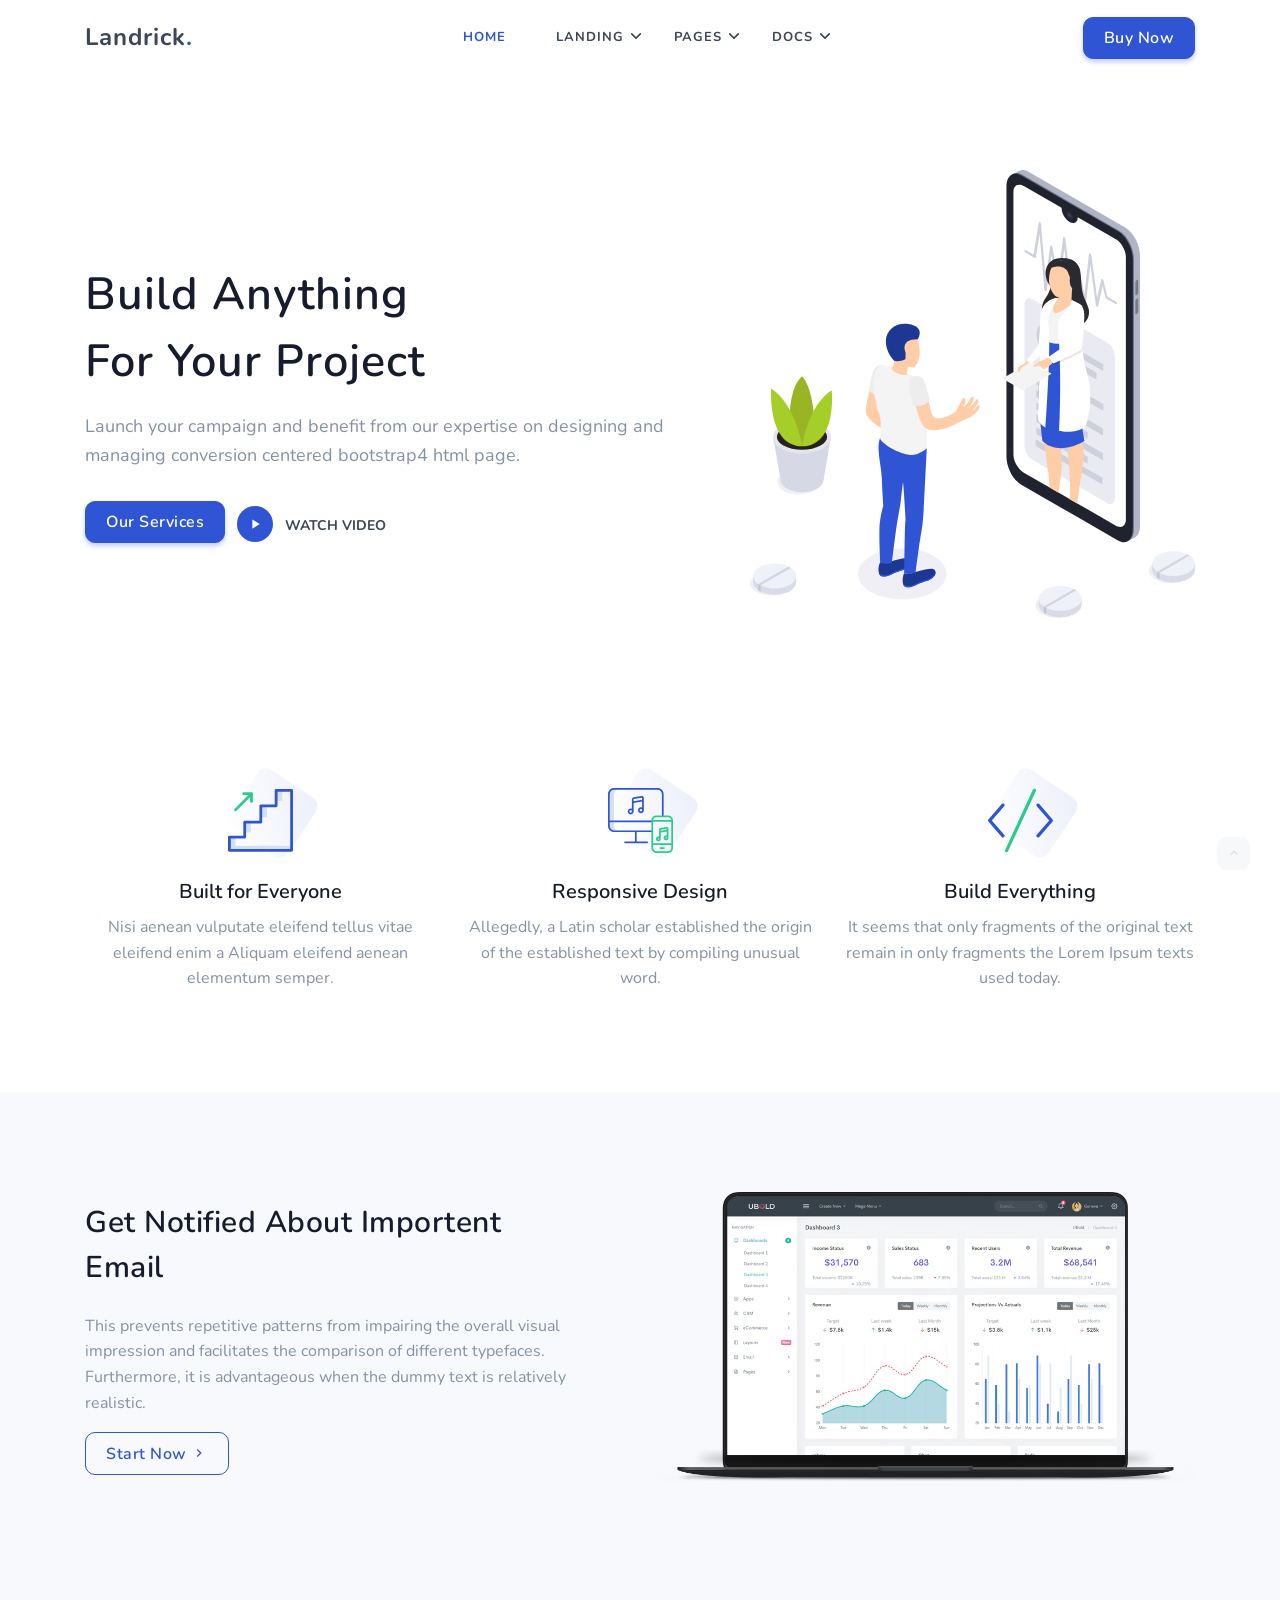
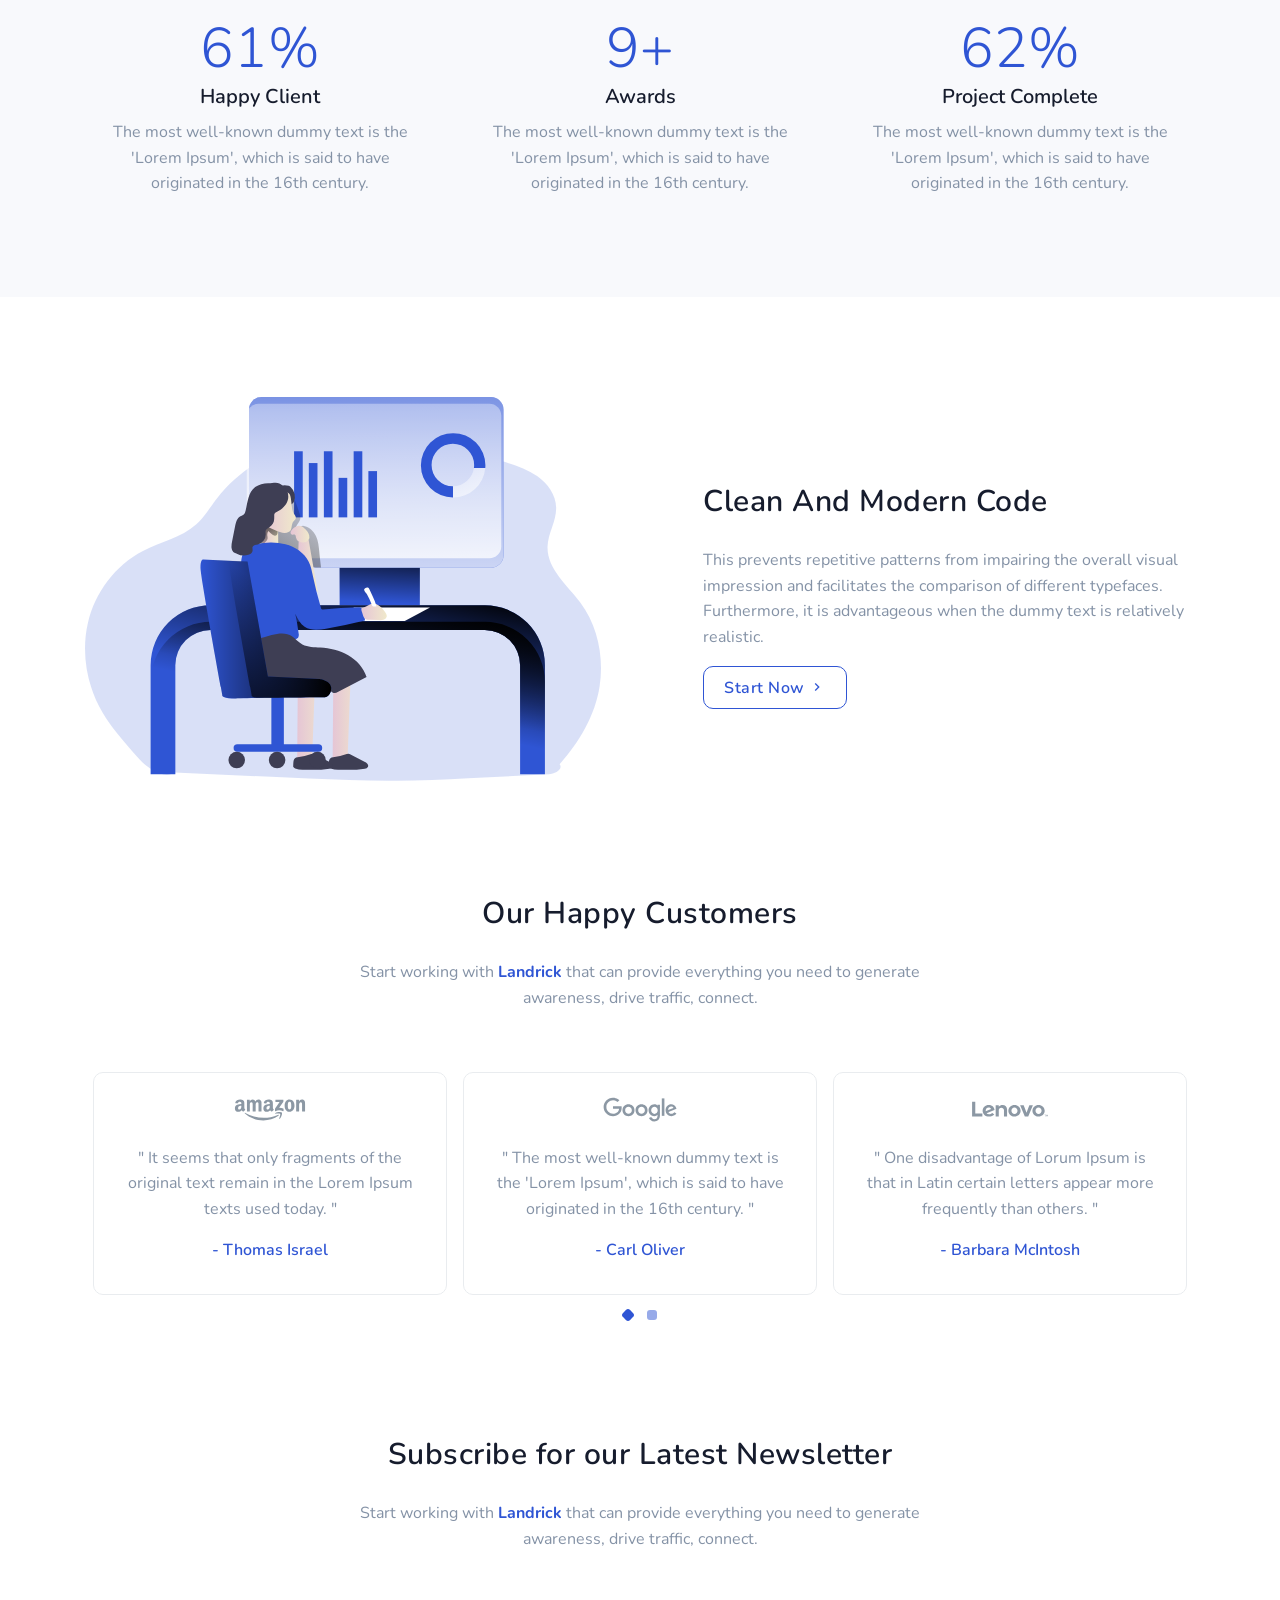
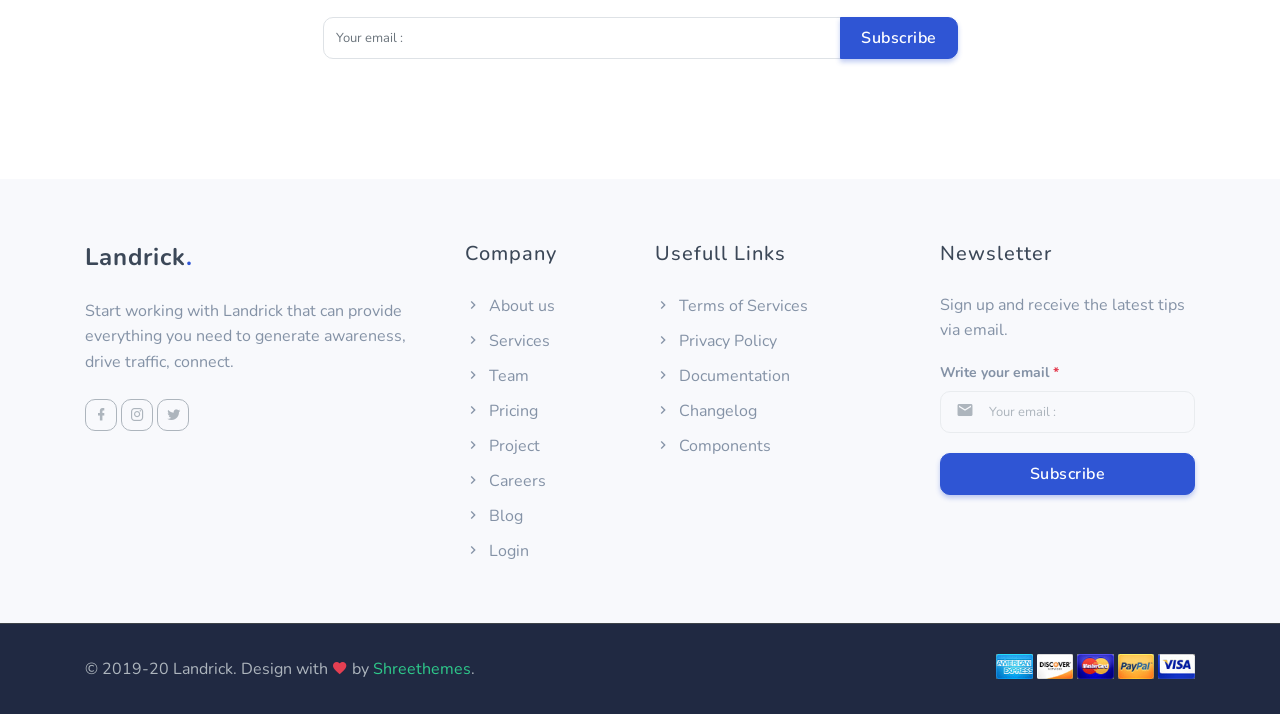
==== index.html @ 148126d6 "inicio de proyecto" ====
<!DOCTYPE html>
    <html lang="en">

    <head>
        <meta charset="utf-8" />
        <title>Landrick - Saas & Software Landing Page Template</title>
        <meta name="viewport" content="width=device-width, initial-scale=1.0">
        <meta name="description" content="Premium Bootstrap 4 Landing Page Template" />
        <meta name="keywords" content="bootstrap 4, premium, marketing, multipurpose" />
        <meta name="author" content="Shreethemes" />
        <meta name="Version" content="2.0" />
        <!-- favicon -->
        <link rel="shortcut icon" href="images/favicon.ico">
        <!-- Bootstrap -->
        <link href="css/bootstrap.min.css" rel="stylesheet" type="text/css" />
        <!-- Icons -->
        <link href="css/materialdesignicons.min.css" rel="stylesheet" type="text/css" />
        <!-- Magnific -->
        <link href="css/magnific-popup.css" rel="stylesheet" type="text/css" />
        <!-- Slider -->               
        <link rel="stylesheet" href="css/owl.carousel.min.css"/> 
        <link rel="stylesheet" href="css/owl.theme.default.min.css"/> 
        <!-- Main Css -->
        <link href="css/style.css" rel="stylesheet" type="text/css" />
        <link href="css/colors/default.css" rel="stylesheet">

    </head>

    <body>
        <!-- Loader -->
        <div id="preloader">
            <div id="status">
                <div class="spinner">
                    <div class="double-bounce1"></div>
                    <div class="double-bounce2"></div>
                </div>
            </div>
        </div>
        <!-- Loader -->
        
        <!-- Navbar STart -->
        <header id="topnav" class="defaultscroll sticky">
            <div class="container">
                <!-- Logo container-->
                <div>
                    <a class="logo" href="index.html">Landrick<span class="text-primary">.</span></a>
                </div>                 
                <div class="buy-button">
                    <a href="https://1.envato.market/4n73n" target="_blank" class="btn btn-primary">Buy Now</a>
                </div><!--end login button-->
                <!-- End Logo container-->
                <div class="menu-extras">
                    <div class="menu-item">
                        <!-- Mobile menu toggle-->
                        <a class="navbar-toggle">
                            <div class="lines">
                                <span></span>
                                <span></span>
                                <span></span>
                            </div>
                        </a>
                        <!-- End mobile menu toggle-->
                    </div>
                </div>
        
                <div id="navigation">
                    <!-- Navigation Menu-->   
                    <ul class="navigation-menu">
                        <li><a href="index.html">Home</a></li>
                        <li class="has-submenu">
                            <a href="javascript:void(0)">Landing</a><span class="menu-arrow"></span>
                            <ul class="submenu megamenu">
                                <li>
                                    <ul>
                                        <li><a href="index-saas.html">Saas</a></li>
                                        <li><a href="index-agency.html">Agency</a></li>
                                        <li><a href="index-apps.html">Application</a></li>
                                        <li><a href="index-studio.html">Studio</a></li>
                                        <li><a href="index-business.html">Business</a></li>
                                        <li><a href="index-modern-business.html">Modern Business</a></li>
                                        <li><a href="index-hotel.html">Hotel</a></li>
                                        <li><a href="index-marketing.html">Marketing</a></li>
                                        <li><a href="index-enterprise.html">Enterprise </a></li>
                                        <li><a href="index-coworking.html">Coworking</a></li>
                                        <li><a href="index-classic-app.html">Classic Application<span class="badge badge-danger rounded ml-2">v2.0</span></a></li>
                                        <li><a href="index-classic-saas.html">Classic Saas<span class="badge badge-danger rounded ml-2">v2.0</span></a></li>
                                        <li><a href="index-car-riding.html">Car Ride<span class="badge badge-danger rounded ml-2">v2.0</span></a></li>
                                    </ul>
                                </li>
                                <li>
                                    <ul>
                                        <li><a href="index-cloud-hosting.html">Cloud Hosting</a></li>
                                        <li><a href="index-event.html">Event</a></li>
                                        <li><a href="index-course.html">Course </a></li>
                                        <li><a href="index-personal.html">Personal </a></li>
                                        <li><a href="index-single-product.html">Product </a></li>
                                        <li><a href="index-portfolio.html">Portfolio </a></li>
                                        <li><a href="index-services.html">Service </a></li>
                                        <li><a href="index-payments.html">Payments </a></li>
                                        <li><a href="index-crypto.html">Cryptocurrency </a></li>
                                        <li><a href="index-software.html">Software </a></li>
                                        <li><a href="index-job.html">Job</a></li>
                                        <li><a href="index-customer.html">Customer</a></li>
                                        <li><a href="index-onepage.html">Saas <span class="badge badge-warning rounded ml-2">Onepage</span></a></li>
                                    </ul>
                                </li>   
                            </ul>
                        </li>
        
                        <li class="has-submenu">
                            <a href="javascript:void(0)">Pages</a><span class="menu-arrow"></span>
                            <ul class="submenu">
                                <li><a href="page-aboutus.html"> About Us</a></li>
                                <li><a href="page-services.html">Services</a></li>
                                <li><a href="page-pricing.html">Pricing</a></li>
                                <li><a href="page-team.html"> Team</a></li>
                                <li class="has-submenu"><a href="javascript:void(0)"> Account</a><span class="submenu-arrow"></span>
                                    <ul class="submenu">
                                        <li><a href="page-profile.html">Profile</a></li>
                                        <li><a href="page-profile-edit.html">Account Setting</a></li>
                                        <li><a href="page-invoice.html">Invoice</a></li>
                                    </ul>  
                                </li>
                                <li class="has-submenu"><a href="javascript:void(0)">Careers <span class="badge badge-primary rounded">Added</span></a><span class="submenu-arrow"></span>
                                    <ul class="submenu">
                                        <li><a href="page-jobs.html">Jobs</a></li>
                                        <li><a href="page-jobs-sidebar.html">Jobs - Sidebar <span class="badge badge-primary rounded">Added</span></a></li>
                                        <li><a href="page-job-detail.html">Job Detail</a></li>
                                        <li><a href="page-job-apply.html">Job Apply</a></li>
                                        <li><a href="page-job-company.html">Company</a></li>
                                        <li><a href="page-job-candidate.html">Candidate</a></li>
                                    </ul>  
                                </li>
                                <li class="has-submenu"><a href="javascript:void(0)"> Blog</a><span class="submenu-arrow"></span>
                                    <ul class="submenu">
                                        <li><a href="page-blog.html">Blog Grid</a></li>
                                        <li><a href="page-blog-sidebar.html">Blog with Sidebar</a></li>
                                        <li><a href="page-blog-detail.html">Blog Detail</a></li>
                                    </ul>  
                                </li>
                                <li class="has-submenu"><a href="javascript:void(0)"> Works</a><span class="submenu-arrow"></span>
                                    <ul class="submenu">
                                        <li><a href="page-work.html">Works Grid</a></li>
                                        <li><a href="page-work-detail.html">Work Detail</a></li>
                                    </ul>  
                                </li>
                                <li class="has-submenu"><a href="javascript:void(0)"> User </a><span class="submenu-arrow"></span>
                                    <ul class="submenu">
                                        <li><a href="page-login.html">Login</a></li>
                                        <li><a href="page-signup.html">Signup</a></li>
                                        <li><a href="page-recovery-password.html">Recovery Password</a></li>
                                        <li><a href="page-cover-login.html">Login 2</a></li>
                                        <li><a href="page-cover-signup.html">Signup 2</a></li>
                                        <li><a href="page-cover-re-password.html">Recovery Password 2</a></li>
                                    </ul>  
                                </li>
                                <li class="has-submenu"><a href="javascript:void(0)"> Utility </a><span class="submenu-arrow"></span>
                                    <ul class="submenu">
                                        <li><a href="page-terms.html">Terms of Services</a></li>
                                        <li><a href="page-privacy.html">Privacy Policy</a></li>
                                    </ul>  
                                </li>
                                <li class="has-submenu"><a href="javascript:void(0)"> Special </a><span class="submenu-arrow"></span>
                                    <ul class="submenu">
                                        <li><a href="page-comingsoon.html">Coming Soon</a></li>
                                        <li><a href="page-comingsoon2.html">Coming Soon Two </a></li>
                                        <li><a href="page-maintenance.html">Maintenance</a></li>
                                        <li><a href="page-error.html">Error</a></li>
                                    </ul>
                                </li>
                                <li class="has-submenu"><a href="javascript:void(0)"> Contact </a><span class="submenu-arrow"></span>
                                    <ul class="submenu">
                                        <li><a href="page-contact-detail.html">Contact Detail </a></li>
                                        <li><a href="page-contact-one.html">Contact One </a></li>
                                        <li><a href="page-contact-two.html">Contact Two </a></li>
                                        <li><a href="page-contact-three.html">Contact Three </a></li>
                                    </ul>  
                                </li>
                            </ul>
                        </li>
                        <li class="has-submenu">
                            <a href="javascript:void(0)">Docs</a><span class="menu-arrow"></span>
                            <ul class="submenu">
                                <li><a href="documentation.html">Documentation </a></li>
                                <li><a href="changelog.html">Changelog </a></li>
                                <li><a href="components.html">Components</a></li>
                                <li><a href="widget.html">Widget</a></li>
                            </ul>
                        </li>
                    </ul><!--end navigation menu-->
                    <div class="buy-menu-btn d-none">
                        <a href="https://1.envato.market/4n73n" target="_blank" class="btn btn-primary">Buy Now</a>
                    </div><!--end login button-->
                </div><!--end navigation-->
            </div><!--end container-->
        </header><!--end header-->
        <!-- Navbar End -->
        
        <!-- Hero Start -->
        <section class="bg-half-170 d-table w-100" id="home">
            <div class="container">
                <div class="row align-items-center">
                    <div class="col-lg-7 col-md-7">
                        <div class="title-heading mt-4">
                            <h1 class="heading mb-3">Build Anything <br>For Your Project</h1>
                            <p class="para-desc text-muted">Launch your campaign and benefit from our expertise on designing and managing conversion centered bootstrap4 html page.</p>
                            <div class="watch-video mt-4 pt-2">
                                <a href="page-services.html" class="btn btn-primary mb-2 mr-2">Our Services</a>
                                <a href="http://vimeo.com/99025203" class="video-play-icon watch text-dark mb-2"><i class="mdi mdi-play play-icon-circle text-center d-inline-block mr-2 rounded-pill title-dark text-white position-relative play play-iconbar"></i> WATCH VIDEO</a>
                            </div>
                        </div>
                    </div><!--end col-->

                    <div class="col-lg-5 col-md-5 mt-4 pt-2 mt-sm-0 pt-sm-0">
                        <img src="images/illustrator/services.svg" alt="">
                    </div><!--end col-->
                </div><!--end row-->
            </div><!--end container-->
        </section><!--end section-->
        <!-- Hero End -->     
        
        <!-- Feature Start -->
        <section class="section pt-0">
            <div class="container">
                <div class="row">
                    <div class="col-md-4 col-12">
                        <div class="features text-center">
                            <div class="image position-relative d-inline-block">
                                <img src="images/icon/stairs.svg" class="avatar avatar-small" alt="">
                            </div>

                            <div class="content mt-4">
                                <h4 class="title-2">Built for Everyone</h4>
                                <p class="text-muted mb-0">Nisi aenean vulputate eleifend tellus vitae eleifend enim a Aliquam eleifend aenean elementum semper.</p>
                            </div>
                        </div>
                    </div><!--end col-->
                    
                    <div class="col-md-4 col-12 mt-5 mt-sm-0">
                        <div class="features text-center">
                            <div class="image position-relative d-inline-block">
                                <img src="images/icon/device.svg" class="avatar avatar-small" alt="">
                            </div>

                            <div class="content mt-4">
                                <h4 class="title-2">Responsive Design</h4>
                                <p class="text-muted mb-0">Allegedly, a Latin scholar established the origin of the established text by compiling unusual word.</p>
                            </div>
                        </div>
                    </div><!--end col-->
                    
                    <div class="col-md-4 col-12 mt-5 mt-sm-0">
                        <div class="features text-center">
                            <div class="image position-relative d-inline-block">
                                <img src="images/icon/code.svg" class="avatar avatar-small" alt="">
                            </div>

                            <div class="content mt-4">
                                <h4 class="title-2">Build Everything</h4>
                                <p class="text-muted mb-0">It seems that only fragments of the original text remain in only fragments the Lorem Ipsum texts used today.</p>
                            </div>
                        </div>
                    </div><!--end col-->
                </div><!--end row-->
            </div><!--end container-->
        </section><!--end section-->
        <!-- Feature End -->

        <!-- counter Start -->
        <section class="section bg-light">
            <div class="container">
                <div class="row align-items-center">
                    <div class="col-md-6 order-2 order-md-1 mt-4 mt-sm-0 pt-2 pt-sm-0">
                        <div class="section-title mr-lg-5">
                            <h4 class="title mb-4">Get Notified About Importent Email</h4>
                            <p class="text-muted">This prevents repetitive patterns from impairing the overall visual impression and facilitates the comparison of different typefaces. Furthermore, it is advantageous when the dummy text is relatively realistic.</p>
                            <a href="javascript:void(0)" class="btn btn-outline-primary">Start Now <i class="mdi mdi-chevron-right"></i></a>
                        </div>
                    </div><!--end col-->

                    <div class="col-md-6 order-1 order-md-2">
                        <img src="images/laptop.png" class="img-fluid" alt="">
                    </div><!--end col-->
                </div><!--end row-->
            </div><!--end container-->

            <div class="container mt-100 mt-60">
                <div class="row justify-content-center" id="counter">
                    <div class="col-md-4 mt-4 pt-2">
                        <div class="counter-box text-center px-lg-4">
                            <h2 class="mb-0 text-primary display-4"><span class="counter-value" data-count="97">3</span>%</h2>
                            <h5 class="counter-head">Happy Client</h5>
                            <p class="text-muted mb-0">The most well-known dummy text is the 'Lorem Ipsum', which is said to have originated in the 16th century.</p>
                        </div><!--end counter box-->
                    </div><!--end col-->

                    <div class="col-md-4 mt-4 pt-2">
                        <div class="counter-box text-center px-lg-4">
                            <h2 class="mb-0 text-primary display-4"><span class="counter-value" data-count="15">1</span>+</h2>
                            <h5 class="counter-head">Awards</h5>
                            <p class="text-muted mb-0">The most well-known dummy text is the 'Lorem Ipsum', which is said to have originated in the 16th century.</p>
                        </div><!--end counter box-->
                    </div><!--end col-->

                    <div class="col-md-4 mt-4 pt-2">
                        <div class="counter-box text-center px-lg-4">
                            <h2 class="mb-0 text-primary display-4"><span class="counter-value" data-count="98">3</span>%</h2>
                            <h5 class="counter-head">Project Complete</h5>
                            <p class="text-muted mb-0">The most well-known dummy text is the 'Lorem Ipsum', which is said to have originated in the 16th century.</p>
                        </div><!--end counter box-->
                    </div><!--end col-->
                </div><!--end row-->
            </div><!--end container-->
        </section><!--end section-->
        <!-- counter End -->

        <!-- Testimonial Start -->
        <section class="section">
            <div class="container">
                <div class="row align-items-center">
                    <div class="col-md-6">
                        <img src="images/illustrator/analyze_report_4.svg" class="mr-md-4" alt="">
                    </div><!--end col-->

                    <div class="col-md-6 mt-4 mt-sm-0 pt-2 pt-sm-0">
                        <div class="section-title ml-lg-5">
                            <h4 class="title mb-4">Clean And Modern Code</h4>
                            <p class="text-muted">This prevents repetitive patterns from impairing the overall visual impression and facilitates the comparison of different typefaces. Furthermore, it is advantageous when the dummy text is relatively realistic.</p>
                            <a href="javascript:void(0)" class="btn btn-outline-primary">Start Now <i class="mdi mdi-chevron-right"></i></a>
                        </div>
                    </div><!--end col-->
                </div><!--end row-->
            </div><!--end container-->

            <div class="container mt-100 mt-60">
                <div class="row justify-content-center">
                    <div class="col-12 text-center">
                        <div class="section-title mb-60">
                            <h4 class="title mb-4">Our Happy Customers</h4>
                            <p class="text-muted para-desc mx-auto mb-0">Start working with <span class="text-primary font-weight-bold">Landrick</span> that can provide everything you need to generate awareness, drive traffic, connect.</p>
                        </div>
                    </div><!--end col-->
                </div><!--end row-->

                <div class="row">
                    <div class="col-12">
                        <div id="customer-testi" class="owl-carousel owl-theme">
                            <div class="customer-testi mr-2 ml-2 text-center p-4 rounded border">
                                <img src="images/client/amazon.svg" class="img-fluid avatar avatar-ex-sm mx-auto" alt="">
                                <p class="text-muted mt-4">" It seems that only fragments of the original text remain in the Lorem Ipsum texts used today. "</p>
                                <h6 class="text-primary">- Thomas Israel</h6>
                            </div>

                            <div class="customer-testi mr-2 ml-2 text-center p-4 rounded border">
                                <img src="images/client/google.svg" class="img-fluid avatar avatar-ex-sm mx-auto" alt="">
                                <p class="text-muted mt-4">" The most well-known dummy text is the 'Lorem Ipsum', which is said to have originated in the 16th century. "</p>
                                <h6 class="text-primary">- Carl Oliver</h6>
                            </div>

                            <div class="customer-testi mr-2 ml-2 text-center p-4 rounded border">
                                <img src="images/client/lenovo.svg" class="img-fluid avatar avatar-ex-sm mx-auto" alt="">
                                <p class="text-muted mt-4">" One disadvantage of Lorum Ipsum is that in Latin certain letters appear more frequently than others. "</p>
                                <h6 class="text-primary">- Barbara McIntosh</h6>
                            </div>

                            <div class="customer-testi mr-2 ml-2 text-center p-4 rounded border">
                                <img src="images/client/paypal.svg" class="img-fluid avatar avatar-ex-sm mx-auto" alt="">
                                <p class="text-muted mt-4">" Thus, Lorem Ipsum has only limited suitability as a visual filler for German texts. "</p>
                                <h6 class="text-primary">- Jill Webb</h6>
                            </div>

                            <div class="customer-testi mr-2 ml-2 text-center p-4 rounded border">
                                <img src="images/client/shopify.svg" class="img-fluid avatar avatar-ex-sm mx-auto" alt="">
                                <p class="text-muted mt-4">" There is now an abundance of readable dummy texts. These are usually used when a text is required. "</p>
                                <h6 class="text-primary">- Dean Tolle</h6>
                            </div>

                            <div class="customer-testi mr-2 ml-2 text-center p-4 rounded border">
                                <img src="images/client/spotify.svg" class="img-fluid avatar avatar-ex-sm mx-auto" alt="">
                                <p class="text-muted mt-4">" According to most sources, Lorum Ipsum can be traced back to a text composed by Cicero. "</p>
                                <h6 class="text-primary">- Christa Smith</h6>
                            </div>
                        </div>
                    </div><!--end col-->
                </div><!--end row-->
            </div><!--end container-->

            <div class="container mt-100 mt-60">
                <div class="row justify-content-center">
                    <div class="col-12 text-center">
                        <div class="section-title mb-4 pb-2">
                            <h4 class="title mb-4">Subscribe for our Latest Newsletter</h4>
                            <p class="text-muted para-desc mx-auto mb-0">Start working with <span class="text-primary font-weight-bold">Landrick</span> that can provide everything you need to generate awareness, drive traffic, connect.</p>
                        </div>
                    </div><!--end col-->
                </div><!--end row-->

                <div class="row justify-content-center mt-4 pt-2">
                    <div class="col-lg-7 col-md-10">
                        <form>
                            <div class="form-group">
                                <div class="input-group mb-3">
                                    <input name="email" id="email" type="email" class="form-control" placeholder="Your email :" required="" aria-describedby="newssubscribebtn">
                                    <div class="input-group-append">
                                        <button class="btn btn-primary submitBnt" type="submit" id="newssubscribebtn">Subscribe</button>
                                    </div>
                                </div>
                            </div>
                        </form><!--end form-->
                    </div><!--end col-->
                </div><!--end row-->
            </div><!--end container-->
        </section><!--end section-->
        <!-- Testimonial End -->

        <!-- Footer Start -->
        <footer class="footer bg-light">
            <div class="container">
                <div class="row">
                    <div class="col-lg-4 col-12 mb-0 mb-md-4 pb-0 pb-md-2">
                        <a class="logo-footer text-dark" href="#">Landrick<span class="text-primary">.</span></a>
                        <p class="mt-4 text-muted">Start working with Landrick that can provide everything you need to generate awareness, drive traffic, connect.</p>
                        <ul class="list-unstyled social-icon social mb-0 mt-4">
                            <li class="list-inline-item"><a href="javascript:void(0)" class="rounded"><i class="mdi mdi-facebook" title="Facebook"></i></a></li>
                            <li class="list-inline-item"><a href="javascript:void(0)" class="rounded"><i class="mdi mdi-instagram" title="Instagram"></i></a></li>
                            <li class="list-inline-item"><a href="javascript:void(0)" class="rounded"><i class="mdi mdi-twitter" title="Twitter"></i></a></li>
                        </ul><!--end icon-->
                    </div><!--end col-->
                    
                    <div class="col-lg-2 col-md-4 col-12 mt-4 mt-sm-0 pt-2 pt-sm-0">
                        <h4 class="text-dark footer-head">Company</h4>
                        <ul class="list-unstyled footer-list mt-4">
                            <li><a href="page-aboutus.html" class="text-muted"><i class="mdi mdi-chevron-right mr-1"></i> About us</a></li>
                            <li><a href="page-services.html" class="text-muted"><i class="mdi mdi-chevron-right mr-1"></i> Services</a></li>
                            <li><a href="page-team.html" class="text-muted"><i class="mdi mdi-chevron-right mr-1"></i> Team</a></li>
                            <li><a href="page-pricing.html" class="text-muted"><i class="mdi mdi-chevron-right mr-1"></i> Pricing</a></li>
                            <li><a href="page-work.html" class="text-muted"><i class="mdi mdi-chevron-right mr-1"></i> Project</a></li>
                            <li><a href="page-jobs.html" class="text-muted"><i class="mdi mdi-chevron-right mr-1"></i> Careers</a></li>
                            <li><a href="page-blog.html" class="text-muted"><i class="mdi mdi-chevron-right mr-1"></i> Blog</a></li>
                            <li><a href="page-cover-login.html" class="text-muted"><i class="mdi mdi-chevron-right mr-1"></i> Login</a></li>
                        </ul>
                    </div><!--end col-->
                    
                    <div class="col-lg-3 col-md-4 col-12 mt-4 mt-sm-0 pt-2 pt-sm-0">
                        <h4 class="text-dark footer-head">Usefull Links</h4>
                        <ul class="list-unstyled footer-list mt-4">
                            <li><a href="page-terms.html" class="text-muted"><i class="mdi mdi-chevron-right mr-1"></i> Terms of Services</a></li>
                            <li><a href="page-privacy.html" class="text-muted"><i class="mdi mdi-chevron-right mr-1"></i> Privacy Policy</a></li>
                            <li><a href="documentation.html" class="text-muted"><i class="mdi mdi-chevron-right mr-1"></i> Documentation</a></li>
                            <li><a href="changelog.html" class="text-muted"><i class="mdi mdi-chevron-right mr-1"></i> Changelog</a></li>
                            <li><a href="components.html" class="text-muted"><i class="mdi mdi-chevron-right mr-1"></i> Components</a></li>
                        </ul>
                    </div><!--end col-->

                    <div class="col-lg-3 col-md-4 col-12 mt-4 mt-sm-0 pt-2 pt-sm-0">
                        <h4 class="text-dark footer-head">Newsletter</h4>
                        <p class="mt-4 text-muted">Sign up and receive the latest tips via email.</p>
                        <form>
                            <div class="row">
                                <div class="col-lg-12">
                                    <div class="foot-subscribe foot-white form-group position-relative">
                                        <label class="text-muted">Write your email <span class="text-danger">*</span></label>
                                        <i class="mdi mdi-email ml-3 icons"></i>
                                        <input type="email" name="email" id="emailsubscribe" class="form-control bg-light border pl-5 rounded" placeholder="Your email : " required>
                                    </div>
                                </div><!--end col-->
                                <div class="col-lg-12">
                                    <input type="submit" id="submitsubscribe" name="send" class="btn btn-primary w-100" value="Subscribe">
                                </div><!--end col-->
                            </div><!--end row-->
                        </form>
                    </div><!--end col-->
                </div><!--end row-->
            </div><!--end container-->
        </footer><!--end footer-->
        <footer class="footer footer-bar">
            <div class="container text-center">
                <div class="row align-items-center">
                    <div class="col-sm-6">
                        <div class="text-sm-left">
                            <p class="mb-0">© 2019-20 Landrick. Design with <i class="mdi mdi-heart text-danger"></i> by <a href="http://www.shreethemes.in/" target="_blank" class="text-success">Shreethemes</a>.</p>
                        </div>
                    </div><!--end col-->

                    <div class="col-sm-6 mt-4 mt-sm-0 pt-2 pt-sm-0">
                        <ul class="list-unstyled text-sm-right mb-0">
                            <li class="list-inline-item"><a href="javascript:void(0)"><img src="images/payments/american-ex.png" class="avatar avatar-ex-sm" title="American Express" alt=""></a></li>
                            <li class="list-inline-item"><a href="javascript:void(0)"><img src="images/payments/discover.png" class="avatar avatar-ex-sm" title="Discover" alt=""></a></li>
                            <li class="list-inline-item"><a href="javascript:void(0)"><img src="images/payments/master-card.png" class="avatar avatar-ex-sm" title="Master Card" alt=""></a></li>
                            <li class="list-inline-item"><a href="javascript:void(0)"><img src="images/payments/paypal.png" class="avatar avatar-ex-sm" title="Paypal" alt=""></a></li>
                            <li class="list-inline-item"><a href="javascript:void(0)"><img src="images/payments/visa.png" class="avatar avatar-ex-sm" title="Visa" alt=""></a></li>
                        </ul>
                    </div><!--end col-->
                </div><!--end row-->
            </div><!--end container-->
        </footer><!--end footer-->
        <!-- Footer End -->

        <!-- Back to top -->
        <a href="#" class="back-to-top rounded text-center" id="back-to-top"> 
            <i class="mdi mdi-chevron-up d-block"></i>
        </a>
        <!-- Back to top -->

        <!-- javascript -->
        <script src="js/jquery.min.js"></script>
        <script src="js/bootstrap.bundle.min.js"></script>
        <script src="js/jquery.easing.min.js"></script>
        <script src="js/scrollspy.min.js"></script>
        <!-- Magnific Popup -->
        <script src="js/jquery.magnific-popup.min.js"></script>
        <script src="js/magnific.init.js"></script>
        <!-- SLIDER -->
        <script src="js/owl.carousel.min.js "></script>
        <script src="js/owl.init.js "></script>
        <!-- Counter -->
        <script src="js/counter.init.js "></script>
        
        <!-- Main Js -->
        <script src="js/app.js"></script>
    </body>
</html>
---- css/style.css ----
/* Template Name: Landrick - Saas & Software Landing Page Template
   Author: Shreethemes
   E-mail: shreethemes@gmail.com
   Version: 2.0.0
   Created: August 2019
   File Description: Main Css file of the template
*/
/*********************************/
/*         INDEX                 */
/*================================
 *     01.  Variables            *
 *     02.  Bootstrap Custom     *
 *     03.  Components           *
 *     04.  General              *
 *     05.  Helper               *
 *     06.  Menu                 *
 *     07.  Home / Landing       *
 *     08.  Features / Services  *
 *     09.  Testimonial          *
 *     10.  Price                *
 *     11.  C.T.A                *
 *     12.  Blog / Careers / Job *
 *     13.  Work / Projects      *
 *     14.  Team                 *
 *     15.  User Pages           *
 *     16.  Countdown            *
 *     17.  Contact              *
 *     18.  Footer               *
 ================================*/
@import url("https://fonts.googleapis.com/css?family=Nunito:300,400,600,700&display=swap");
.bg-primary {
  background-color: #2f55d4 !important;
}

.text-primary {
  color: #2f55d4 !important;
}

a.text-primary:hover, a.text-primary:focus {
  color: #284bc1 !important;
}

.bg-secondary {
  background-color: #5a6d90 !important;
}

.text-secondary {
  color: #5a6d90 !important;
}

a.text-secondary:hover, a.text-secondary:focus {
  color: #506180 !important;
}

.bg-success {
  background-color: #2eca8b !important;
}

.text-success {
  color: #2eca8b !important;
}

a.text-success:hover, a.text-success:focus {
  color: #29b57d !important;
}

.bg-warning {
  background-color: #f17425 !important;
}

.text-warning {
  color: #f17425 !important;
}

a.text-warning:hover, a.text-warning:focus {
  color: #ed650f !important;
}

.bg-info {
  background-color: #17a2b8 !important;
}

.text-info {
  color: #17a2b8 !important;
}

a.text-info:hover, a.text-info:focus {
  color: #148ea1 !important;
}

.bg-danger {
  background-color: #e43f52 !important;
}

.text-danger {
  color: #e43f52 !important;
}

a.text-danger:hover, a.text-danger:focus {
  color: #e1293e !important;
}

.bg-dark {
  background-color: #3c4858 !important;
}

.text-dark {
  color: #3c4858 !important;
}

a.text-dark:hover, a.text-dark:focus {
  color: #323c49 !important;
}

.bg-muted {
  background-color: #8492a6 !important;
}

.text-muted {
  color: #8492a6 !important;
}

a.text-muted:hover, a.text-muted:focus {
  color: #75859b !important;
}

.bg-light {
  background-color: #f8f9fc !important;
}

.text-light {
  color: #f8f9fc !important;
}

a.text-light:hover, a.text-light:focus {
  color: #e6eaf4 !important;
}

.bg-footer {
  background-color: #202942 !important;
}

.text-footer {
  color: #202942 !important;
}

a.text-footer:hover, a.text-footer:focus {
  color: #181e30 !important;
}

.list-inline-item:not(:last-child) {
  margin-right: 0px;
  margin-bottom: 5px;
}

.rounded {
  border-radius: 10px !important;
}

.rounded-top {
  border-top-left-radius: 10px !important;
  border-top-right-radius: 10px !important;
}

.rounded-left {
  border-top-left-radius: 10px !important;
  border-bottom-left-radius: 10px !important;
}

.rounded-bottom {
  border-bottom-left-radius: 10px !important;
  border-bottom-right-radius: 10px !important;
}

.rounded-right {
  border-top-right-radius: 10px !important;
  border-bottom-right-radius: 10px !important;
}

.border {
  border: 1px solid #e9ecef !important;
}

.border-top {
  border-top: 1px solid #e9ecef !important;
}

.border-bottom {
  border-bottom: 1px solid #e9ecef !important;
}

.border-left {
  border-left: 1px solid #e9ecef !important;
}

.border-right {
  border-right: 1px solid #e9ecef !important;
}

.small, small {
  font-size: 90%;
}

.component-wrapper .title {
  font-size: 20px;
}

.btn-primary {
  background-color: #2f55d4 !important;
  border: 1px solid #2f55d4 !important;
  color: #ffffff !important;
  -webkit-box-shadow: 0 3px 5px 0 rgba(47, 85, 212, 0.3);
          box-shadow: 0 3px 5px 0 rgba(47, 85, 212, 0.3);
}

.btn-primary:hover, .btn-primary:focus, .btn-primary:active, .btn-primary.active, .btn-primary.focus {
  background-color: #2443ac !important;
  border-color: #2443ac !important;
  color: #ffffff !important;
}

.btn-outline-primary {
  border: 1px solid #2f55d4;
  color: #2f55d4;
  background-color: transparent;
}

.btn-outline-primary:hover, .btn-outline-primary:focus, .btn-outline-primary:active, .btn-outline-primary.active, .btn-outline-primary.focus, .btn-outline-primary:not(:disabled):not(.disabled):active {
  background-color: #2f55d4;
  border-color: #2f55d4;
  color: #ffffff !important;
  -webkit-box-shadow: 0 3px 5px 0 rgba(47, 85, 212, 0.3);
          box-shadow: 0 3px 5px 0 rgba(47, 85, 212, 0.3);
}

.btn-secondary {
  background-color: #5a6d90 !important;
  border: 1px solid #5a6d90 !important;
  color: #ffffff !important;
  -webkit-box-shadow: 0 3px 5px 0 rgba(90, 109, 144, 0.3);
          box-shadow: 0 3px 5px 0 rgba(90, 109, 144, 0.3);
}

.btn-secondary:hover, .btn-secondary:focus, .btn-secondary:active, .btn-secondary.active, .btn-secondary.focus {
  background-color: #465571 !important;
  border-color: #465571 !important;
  color: #ffffff !important;
}

.btn-outline-secondary {
  border: 1px solid #5a6d90;
  color: #5a6d90;
  background-color: transparent;
}

.btn-outline-secondary:hover, .btn-outline-secondary:focus, .btn-outline-secondary:active, .btn-outline-secondary.active, .btn-outline-secondary.focus, .btn-outline-secondary:not(:disabled):not(.disabled):active {
  background-color: #5a6d90;
  border-color: #5a6d90;
  color: #ffffff !important;
  -webkit-box-shadow: 0 3px 5px 0 rgba(90, 109, 144, 0.3);
          box-shadow: 0 3px 5px 0 rgba(90, 109, 144, 0.3);
}

.btn-success {
  background-color: #2eca8b !important;
  border: 1px solid #2eca8b !important;
  color: #ffffff !important;
  -webkit-box-shadow: 0 3px 5px 0 rgba(46, 202, 139, 0.3);
          box-shadow: 0 3px 5px 0 rgba(46, 202, 139, 0.3);
}

.btn-success:hover, .btn-success:focus, .btn-success:active, .btn-success.active, .btn-success.focus {
  background-color: #25a06e !important;
  border-color: #25a06e !important;
  color: #ffffff !important;
}

.btn-outline-success {
  border: 1px solid #2eca8b;
  color: #2eca8b;
  background-color: transparent;
}

.btn-outline-success:hover, .btn-outline-success:focus, .btn-outline-success:active, .btn-outline-success.active, .btn-outline-success.focus, .btn-outline-success:not(:disabled):not(.disabled):active {
  background-color: #2eca8b;
  border-color: #2eca8b;
  color: #ffffff !important;
  -webkit-box-shadow: 0 3px 5px 0 rgba(46, 202, 139, 0.3);
          box-shadow: 0 3px 5px 0 rgba(46, 202, 139, 0.3);
}

.btn-warning {
  background-color: #f17425 !important;
  border: 1px solid #f17425 !important;
  color: #ffffff !important;
  -webkit-box-shadow: 0 3px 5px 0 rgba(241, 116, 37, 0.3);
          box-shadow: 0 3px 5px 0 rgba(241, 116, 37, 0.3);
}

.btn-warning:hover, .btn-warning:focus, .btn-warning:active, .btn-warning.active, .btn-warning.focus {
  background-color: #d55b0e !important;
  border-color: #d55b0e !important;
  color: #ffffff !important;
}

.btn-outline-warning {
  border: 1px solid #f17425;
  color: #f17425;
  background-color: transparent;
}

.btn-outline-warning:hover, .btn-outline-warning:focus, .btn-outline-warning:active, .btn-outline-warning.active, .btn-outline-warning.focus, .btn-outline-warning:not(:disabled):not(.disabled):active {
  background-color: #f17425;
  border-color: #f17425;
  color: #ffffff !important;
  -webkit-box-shadow: 0 3px 5px 0 rgba(241, 116, 37, 0.3);
          box-shadow: 0 3px 5px 0 rgba(241, 116, 37, 0.3);
}

.btn-info {
  background-color: #17a2b8 !important;
  border: 1px solid #17a2b8 !important;
  color: #ffffff !important;
  -webkit-box-shadow: 0 3px 5px 0 rgba(23, 162, 184, 0.3);
          box-shadow: 0 3px 5px 0 rgba(23, 162, 184, 0.3);
}

.btn-info:hover, .btn-info:focus, .btn-info:active, .btn-info.active, .btn-info.focus {
  background-color: #117a8b !important;
  border-color: #117a8b !important;
  color: #ffffff !important;
}

.btn-outline-info {
  border: 1px solid #17a2b8;
  color: #17a2b8;
  background-color: transparent;
}

.btn-outline-info:hover, .btn-outline-info:focus, .btn-outline-info:active, .btn-outline-info.active, .btn-outline-info.focus, .btn-outline-info:not(:disabled):not(.disabled):active {
  background-color: #17a2b8;
  border-color: #17a2b8;
  color: #ffffff !important;
  -webkit-box-shadow: 0 3px 5px 0 rgba(23, 162, 184, 0.3);
          box-shadow: 0 3px 5px 0 rgba(23, 162, 184, 0.3);
}

.btn-danger {
  background-color: #e43f52 !important;
  border: 1px solid #e43f52 !important;
  color: #ffffff !important;
  -webkit-box-shadow: 0 3px 5px 0 rgba(228, 63, 82, 0.3);
          box-shadow: 0 3px 5px 0 rgba(228, 63, 82, 0.3);
}

.btn-danger:hover, .btn-danger:focus, .btn-danger:active, .btn-danger.active, .btn-danger.focus {
  background-color: #d21e32 !important;
  border-color: #d21e32 !important;
  color: #ffffff !important;
}

.btn-outline-danger {
  border: 1px solid #e43f52;
  color: #e43f52;
  background-color: transparent;
}

.btn-outline-danger:hover, .btn-outline-danger:focus, .btn-outline-danger:active, .btn-outline-danger.active, .btn-outline-danger.focus, .btn-outline-danger:not(:disabled):not(.disabled):active {
  background-color: #e43f52;
  border-color: #e43f52;
  color: #ffffff !important;
  -webkit-box-shadow: 0 3px 5px 0 rgba(228, 63, 82, 0.3);
          box-shadow: 0 3px 5px 0 rgba(228, 63, 82, 0.3);
}

.btn-dark {
  background-color: #3c4858 !important;
  border: 1px solid #3c4858 !important;
  color: #ffffff !important;
  -webkit-box-shadow: 0 3px 5px 0 rgba(60, 72, 88, 0.3);
          box-shadow: 0 3px 5px 0 rgba(60, 72, 88, 0.3);
}

.btn-dark:hover, .btn-dark:focus, .btn-dark:active, .btn-dark.active, .btn-dark.focus {
  background-color: #272f3a !important;
  border-color: #272f3a !important;
  color: #ffffff !important;
}

.btn-outline-dark {
  border: 1px solid #3c4858;
  color: #3c4858;
  background-color: transparent;
}

.btn-outline-dark:hover, .btn-outline-dark:focus, .btn-outline-dark:active, .btn-outline-dark.active, .btn-outline-dark.focus, .btn-outline-dark:not(:disabled):not(.disabled):active {
  background-color: #3c4858;
  border-color: #3c4858;
  color: #ffffff !important;
  -webkit-box-shadow: 0 3px 5px 0 rgba(60, 72, 88, 0.3);
          box-shadow: 0 3px 5px 0 rgba(60, 72, 88, 0.3);
}

.btn-muted {
  background-color: #8492a6 !important;
  border: 1px solid #8492a6 !important;
  color: #ffffff !important;
  -webkit-box-shadow: 0 3px 5px 0 rgba(132, 146, 166, 0.3);
          box-shadow: 0 3px 5px 0 rgba(132, 146, 166, 0.3);
}

.btn-muted:hover, .btn-muted:focus, .btn-muted:active, .btn-muted.active, .btn-muted.focus {
  background-color: #68788f !important;
  border-color: #68788f !important;
  color: #ffffff !important;
}

.btn-outline-muted {
  border: 1px solid #8492a6;
  color: #8492a6;
  background-color: transparent;
}

.btn-outline-muted:hover, .btn-outline-muted:focus, .btn-outline-muted:active, .btn-outline-muted.active, .btn-outline-muted.focus, .btn-outline-muted:not(:disabled):not(.disabled):active {
  background-color: #8492a6;
  border-color: #8492a6;
  color: #ffffff !important;
  -webkit-box-shadow: 0 3px 5px 0 rgba(132, 146, 166, 0.3);
          box-shadow: 0 3px 5px 0 rgba(132, 146, 166, 0.3);
}

.btn-light {
  background-color: #f8f9fc !important;
  border: 1px solid #f8f9fc !important;
  color: #ffffff !important;
  -webkit-box-shadow: 0 3px 5px 0 rgba(248, 249, 252, 0.3);
          box-shadow: 0 3px 5px 0 rgba(248, 249, 252, 0.3);
}

.btn-light:hover, .btn-light:focus, .btn-light:active, .btn-light.active, .btn-light.focus {
  background-color: #d4daed !important;
  border-color: #d4daed !important;
  color: #ffffff !important;
}

.btn-outline-light {
  border: 1px solid #f8f9fc;
  color: #f8f9fc;
  background-color: transparent;
}

.btn-outline-light:hover, .btn-outline-light:focus, .btn-outline-light:active, .btn-outline-light.active, .btn-outline-light.focus, .btn-outline-light:not(:disabled):not(.disabled):active {
  background-color: #f8f9fc;
  border-color: #f8f9fc;
  color: #ffffff !important;
  -webkit-box-shadow: 0 3px 5px 0 rgba(248, 249, 252, 0.3);
          box-shadow: 0 3px 5px 0 rgba(248, 249, 252, 0.3);
}

.btn-footer {
  background-color: #202942 !important;
  border: 1px solid #202942 !important;
  color: #ffffff !important;
  -webkit-box-shadow: 0 3px 5px 0 rgba(32, 41, 66, 0.3);
          box-shadow: 0 3px 5px 0 rgba(32, 41, 66, 0.3);
}

.btn-footer:hover, .btn-footer:focus, .btn-footer:active, .btn-footer.active, .btn-footer.focus {
  background-color: #0f131f !important;
  border-color: #0f131f !important;
  color: #ffffff !important;
}

.btn-outline-footer {
  border: 1px solid #202942;
  color: #202942;
  background-color: transparent;
}

.btn-outline-footer:hover, .btn-outline-footer:focus, .btn-outline-footer:active, .btn-outline-footer.active, .btn-outline-footer.focus, .btn-outline-footer:not(:disabled):not(.disabled):active {
  background-color: #202942;
  border-color: #202942;
  color: #ffffff !important;
  -webkit-box-shadow: 0 3px 5px 0 rgba(32, 41, 66, 0.3);
          box-shadow: 0 3px 5px 0 rgba(32, 41, 66, 0.3);
}

.btn {
  padding: 8px 20px;
  outline: none;
  text-decoration: none;
  font-size: 16px;
  letter-spacing: 0.5px;
  -webkit-transition: all 0.3s;
  transition: all 0.3s;
  font-weight: 600;
  border-radius: 10px;
}

.btn:focus {
  -webkit-box-shadow: none !important;
          box-shadow: none !important;
}

.btn.btn-sm {
  padding: 7px 16px;
  font-size: 10px;
}

.btn.btn-lg {
  padding: 14px 30px;
  font-size: 16px;
}

.btn.searchbtn {
  padding: 6px 20px;
}

.btn.btn-pills {
  border-radius: 30px;
}

.btn.btn-light {
  color: #3c4858 !important;
  border: 1px solid #dee2e6 !important;
}

.btn.btn-light:hover, .btn.btn-light:focus, .btn.btn-light:active, .btn.btn-light.active, .btn.btn-light.focus {
  background-color: #d4daed !important;
  color: #3c4858 !important;
}

.btn.btn-outline-light {
  border: 1px solid #dee2e6 !important;
  color: #3c4858 !important;
  background-color: transparent;
}

.btn.btn-outline-light:hover, .btn.btn-outline-light:focus, .btn.btn-outline-light:active, .btn.btn-outline-light.active, .btn.btn-outline-light.focus {
  background-color: #f8f9fc !important;
}

button:not(:disabled) {
  outline: none;
}

.shadow {
  -webkit-box-shadow: 0 0 3px rgba(60, 72, 88, 0.15) !important;
          box-shadow: 0 0 3px rgba(60, 72, 88, 0.15) !important;
}

.badge-primary {
  background-color: #2f55d4 !important;
  color: #ffffff !important;
}

.badge-outline-primary {
  background-color: transparent !important;
  color: #2f55d4 !important;
  border: 1px solid #2f55d4 !important;
}

.badge-secondary {
  background-color: #5a6d90 !important;
  color: #ffffff !important;
}

.badge-outline-secondary {
  background-color: transparent !important;
  color: #5a6d90 !important;
  border: 1px solid #5a6d90 !important;
}

.badge-success {
  background-color: #2eca8b !important;
  color: #ffffff !important;
}

.badge-outline-success {
  background-color: transparent !important;
  color: #2eca8b !important;
  border: 1px solid #2eca8b !important;
}

.badge-warning {
  background-color: #f17425 !important;
  color: #ffffff !important;
}

.badge-outline-warning {
  background-color: transparent !important;
  color: #f17425 !important;
  border: 1px solid #f17425 !important;
}

.badge-info {
  background-color: #17a2b8 !important;
  color: #ffffff !important;
}

.badge-outline-info {
  background-color: transparent !important;
  color: #17a2b8 !important;
  border: 1px solid #17a2b8 !important;
}

.badge-danger {
  background-color: #e43f52 !important;
  color: #ffffff !important;
}

.badge-outline-danger {
  background-color: transparent !important;
  color: #e43f52 !important;
  border: 1px solid #e43f52 !important;
}

.badge-dark {
  background-color: #3c4858 !important;
  color: #ffffff !important;
}

.badge-outline-dark {
  background-color: transparent !important;
  color: #3c4858 !important;
  border: 1px solid #3c4858 !important;
}

.badge-muted {
  background-color: #8492a6 !important;
  color: #ffffff !important;
}

.badge-outline-muted {
  background-color: transparent !important;
  color: #8492a6 !important;
  border: 1px solid #8492a6 !important;
}

.badge-light {
  background-color: #f8f9fc !important;
  color: #ffffff !important;
}

.badge-outline-light {
  background-color: transparent !important;
  color: #f8f9fc !important;
  border: 1px solid #f8f9fc !important;
}

.badge-footer {
  background-color: #202942 !important;
  color: #ffffff !important;
}

.badge-outline-footer {
  background-color: transparent !important;
  color: #202942 !important;
  border: 1px solid #202942 !important;
}

.badge {
  padding: 5px 8px;
  border-radius: 3px;
  letter-spacing: 0.5px;
}

.badge.badge-light {
  color: #3c4858 !important;
  background-color: #f8f9fc !important;
}

.badge.badge-outline-light {
  color: #3c4858 !important;
  border: 1px solid #b1bcdd !important;
  background-color: transparent !important;
}

.badge.badge-pill {
  border-radius: 10px;
}

.badge:focus, .badge.focus {
  -webkit-box-shadow: none !important;
          box-shadow: none !important;
}

.dropdown-primary .dropdown-menu .dropdown-item:hover, .dropdown-primary .dropdown-menu .dropdown-item.active, .dropdown-primary .dropdown-menu .dropdown-item:active, .dropdown-primary .dropdown-menu .dropdown-item.focus, .dropdown-primary .dropdown-menu .dropdown-item:focus {
  background-color: transparent;
  color: #2f55d4 !important;
}

.dropdown-secondary .dropdown-menu .dropdown-item:hover, .dropdown-secondary .dropdown-menu .dropdown-item.active, .dropdown-secondary .dropdown-menu .dropdown-item:active, .dropdown-secondary .dropdown-menu .dropdown-item.focus, .dropdown-secondary .dropdown-menu .dropdown-item:focus {
  background-color: transparent;
  color: #5a6d90 !important;
}

.dropdown-success .dropdown-menu .dropdown-item:hover, .dropdown-success .dropdown-menu .dropdown-item.active, .dropdown-success .dropdown-menu .dropdown-item:active, .dropdown-success .dropdown-menu .dropdown-item.focus, .dropdown-success .dropdown-menu .dropdown-item:focus {
  background-color: transparent;
  color: #2eca8b !important;
}

.dropdown-warning .dropdown-menu .dropdown-item:hover, .dropdown-warning .dropdown-menu .dropdown-item.active, .dropdown-warning .dropdown-menu .dropdown-item:active, .dropdown-warning .dropdown-menu .dropdown-item.focus, .dropdown-warning .dropdown-menu .dropdown-item:focus {
  background-color: transparent;
  color: #f17425 !important;
}

.dropdown-info .dropdown-menu .dropdown-item:hover, .dropdown-info .dropdown-menu .dropdown-item.active, .dropdown-info .dropdown-menu .dropdown-item:active, .dropdown-info .dropdown-menu .dropdown-item.focus, .dropdown-info .dropdown-menu .dropdown-item:focus {
  background-color: transparent;
  color: #17a2b8 !important;
}

.dropdown-danger .dropdown-menu .dropdown-item:hover, .dropdown-danger .dropdown-menu .dropdown-item.active, .dropdown-danger .dropdown-menu .dropdown-item:active, .dropdown-danger .dropdown-menu .dropdown-item.focus, .dropdown-danger .dropdown-menu .dropdown-item:focus {
  background-color: transparent;
  color: #e43f52 !important;
}

.dropdown-dark .dropdown-menu .dropdown-item:hover, .dropdown-dark .dropdown-menu .dropdown-item.active, .dropdown-dark .dropdown-menu .dropdown-item:active, .dropdown-dark .dropdown-menu .dropdown-item.focus, .dropdown-dark .dropdown-menu .dropdown-item:focus {
  background-color: transparent;
  color: #3c4858 !important;
}

.dropdown-muted .dropdown-menu .dropdown-item:hover, .dropdown-muted .dropdown-menu .dropdown-item.active, .dropdown-muted .dropdown-menu .dropdown-item:active, .dropdown-muted .dropdown-menu .dropdown-item.focus, .dropdown-muted .dropdown-menu .dropdown-item:focus {
  background-color: transparent;
  color: #8492a6 !important;
}

.dropdown-light .dropdown-menu .dropdown-item:hover, .dropdown-light .dropdown-menu .dropdown-item.active, .dropdown-light .dropdown-menu .dropdown-item:active, .dropdown-light .dropdown-menu .dropdown-item.focus, .dropdown-light .dropdown-menu .dropdown-item:focus {
  background-color: transparent;
  color: #f8f9fc !important;
}

.dropdown-footer .dropdown-menu .dropdown-item:hover, .dropdown-footer .dropdown-menu .dropdown-item.active, .dropdown-footer .dropdown-menu .dropdown-item:active, .dropdown-footer .dropdown-menu .dropdown-item.focus, .dropdown-footer .dropdown-menu .dropdown-item:focus {
  background-color: transparent;
  color: #202942 !important;
}

.btn-group .dropdown-toggle:after {
  content: "";
  position: relative;
  right: -4px;
  top: -2px;
  border: solid #ffffff;
  border-radius: 0.5px;
  border-width: 0 2px 2px 0;
  padding: 3px;
  -webkit-transform: rotate(45deg);
          transform: rotate(45deg);
  margin-left: 0;
  vertical-align: 0;
}

.btn-group .dropdown-menu {
  margin-top: 10px;
  border: 0;
  border-radius: 5px;
  -webkit-box-shadow: 0 0 3px rgba(60, 72, 88, 0.15);
          box-shadow: 0 0 3px rgba(60, 72, 88, 0.15);
}

.btn-group .dropdown-menu:before {
  content: "";
  position: absolute;
  top: 2px;
  left: 45px;
  -webkit-box-sizing: border-box;
          box-sizing: border-box;
  border: 7px solid #495057;
  border-radius: 0.5px;
  border-color: transparent transparent #ffffff #ffffff;
  -webkit-transform-origin: 0 0;
          transform-origin: 0 0;
  -webkit-transform: rotate(135deg);
          transform: rotate(135deg);
  -webkit-box-shadow: -2px 2px 2px -1px rgba(22, 28, 45, 0.15);
          box-shadow: -2px 2px 2px -1px rgba(22, 28, 45, 0.15);
}

.alert-primary {
  background-color: #4466d8;
  color: #ffffff;
  border-color: #2f55d4;
}

.alert-primary .alert-link {
  color: #122258;
}

.alert-outline-primary {
  background-color: #ffffff;
  color: #2f55d4;
  border-color: #2f55d4;
}

.alert-secondary {
  background-color: #65799f;
  color: #ffffff;
  border-color: #5a6d90;
}

.alert-secondary .alert-link {
  color: #1f2632;
}

.alert-outline-secondary {
  background-color: #ffffff;
  color: #5a6d90;
  border-color: #5a6d90;
}

.alert-success {
  background-color: #3ed397;
  color: #ffffff;
  border-color: #2eca8b;
}

.alert-success .alert-link {
  color: #124d35;
}

.alert-outline-success {
  background-color: #ffffff;
  color: #2eca8b;
  border-color: #2eca8b;
}

.alert-warning {
  background-color: #f3833d;
  color: #ffffff;
  border-color: #f17425;
}

.alert-warning .alert-link {
  color: #753208;
}

.alert-outline-warning {
  background-color: #ffffff;
  color: #f17425;
  border-color: #f17425;
}

.alert-info {
  background-color: #1ab6cf;
  color: #ffffff;
  border-color: #17a2b8;
}

.alert-info .alert-link {
  color: #062a30;
}

.alert-outline-info {
  background-color: #ffffff;
  color: #17a2b8;
  border-color: #17a2b8;
}

.alert-danger {
  background-color: #e75566;
  color: #ffffff;
  border-color: #e43f52;
}

.alert-danger .alert-link {
  color: #79111d;
}

.alert-outline-danger {
  background-color: #ffffff;
  color: #e43f52;
  border-color: #e43f52;
}

.alert-dark {
  background-color: #465467;
  color: #ffffff;
  border-color: #3c4858;
}

.alert-dark .alert-link {
  color: black;
}

.alert-outline-dark {
  background-color: #ffffff;
  color: #3c4858;
  border-color: #3c4858;
}

.alert-muted {
  background-color: #939fb1;
  color: #ffffff;
  border-color: #8492a6;
}

.alert-muted .alert-link {
  color: #3d4654;
}

.alert-outline-muted {
  background-color: #ffffff;
  color: #8492a6;
  border-color: #8492a6;
}

.alert-light {
  background-color: white;
  color: #ffffff;
  border-color: #f8f9fc;
}

.alert-light .alert-link {
  color: #8d9dce;
}

.alert-outline-light {
  background-color: #ffffff;
  color: #f8f9fc;
  border-color: #f8f9fc;
}

.alert-footer {
  background-color: #283353;
  color: #ffffff;
  border-color: #202942;
}

.alert-footer .alert-link {
  color: black;
}

.alert-outline-footer {
  background-color: #ffffff;
  color: #202942;
  border-color: #202942;
}

.alert {
  padding: 8px 15px;
  border-radius: 10px;
  font-size: 14px;
}

.alert.alert-light {
  background-color: #f8f9fc;
  color: #3c4858;
  border-color: #dee2e6;
}

.alert.alert-dismissible {
  padding-right: 30px;
}

.alert.alert-dismissible .close {
  top: -2px;
  right: -10px;
  font-size: 16px !important;
}

.alert.alert-pills {
  border-radius: 30px;
  display: inline-block;
}

.alert.alert-pills .content {
  font-weight: 600;
}

.page-next-level .title {
  font-size: 28px;
  letter-spacing: 1px;
}

.page-next-level .page-next {
  letter-spacing: 0.5px;
  position: relative;
  padding-left: 0;
  top: 110px;
  z-index: 99;
}

.page-next-level .page-next li {
  display: inline-block;
  margin-right: 5px;
}

.page-next-level .page-next li:after {
  content: "\f142";
  font-size: 16px;
  color: #3c4858;
  font-family: 'Material Design Icons';
}

.page-next-level .page-next li:last-child {
  margin-right: 0;
}

.page-next-level .page-next li:last-child:after {
  display: none;
}

.page-next-level .page-next li a, .page-next-level .page-next li span {
  font-size: 14px;
  padding-right: 8px;
  -webkit-transition: all 0.5s ease;
  transition: all 0.5s ease;
}

.page-next-level .page-next li a:hover {
  color: #2f55d4 !important;
}

.page-next-level .page-next li span:last-child {
  padding-right: 0px;
}

.pagination {
  line-height: 20px;
  font-size: 13px;
}

.pagination li {
  display: inline;
}

.pagination li:first-child a {
  border-left-width: 1px;
  border-radius: 20px 0 0 20px;
}

.pagination li:last-child a {
  border-radius: 0 20px 20px 0;
}

.pagination li a {
  float: left;
  text-decoration: none;
  color: #3c4858;
  border: 1px solid #dee2e6;
  border-left-width: 0;
  background: #ffffff;
}

.pagination li a:hover {
  color: #ffffff;
  background: #4466d8;
  border-color: #4466d8;
}

.pagination .active a {
  color: #ffffff;
  background: #2f55d4 !important;
  border-color: #2f55d4;
  cursor: not-allowed;
}

.avatar.avatar-ex-sm {
  max-height: 25px;
}

.avatar.avatar-md-sm {
  height: 45px;
  width: 45px;
}

.avatar.avatar-small {
  height: 65px;
  width: 65px;
}

.avatar.avatar-medium {
  height: 110px;
  width: 110px;
}

.avatar.avatar-large {
  height: 140px;
  width: 140px;
}

.avatar.avatar-ex-large {
  height: 180px;
  width: 180px;
}

.faq-container .question {
  font-size: 20px;
}

.faq-content .card .faq .card-header {
  padding-right: 40px !important;
}

.faq-content .card .faq .card-header.card-header-2 {
  border-bottom: 0;
}

.faq-content .card .faq .card-header.card-header-2 .faq-question {
  font-size: 18px;
}

.faq-content .card a.faq[data-toggle=collapse] {
  background-color: #ffffff;
  color: #2f55d4;
  -webkit-transition: all 0.5s;
  transition: all 0.5s;
}

.faq-content .card a.faq[data-toggle=collapse]:before {
  content: '\F143';
  display: block;
  font-family: 'Material Design Icons';
  font-size: 18px;
  color: #3c4858;
  position: absolute;
  right: 20px;
  top: 50%;
  -webkit-transform: translateY(-50%);
          transform: translateY(-50%);
  -webkit-transition: all 0.5s ease;
  transition: all 0.5s ease;
}

.faq-content .card a.faq[data-toggle=collapse].collapsed {
  background-color: #ffffff;
  color: #3c4858 !important;
  -webkit-transition: all 0.5s;
  transition: all 0.5s;
}

.faq-content .card a.faq[data-toggle=collapse].collapsed:before {
  top: 20px;
  -webkit-transform: rotate(180deg);
          transform: rotate(180deg);
  color: #3c4858 !important;
}

.faq-content .card .title {
  font-size: 18px;
}

.nav-pills {
  margin-bottom: 15px;
  background: #f4f6fa;
}

.nav-pills .nav-link {
  color: #8492a6 !important;
  padding: 5px;
  -webkit-transition: all 0.5s ease;
  transition: all 0.5s ease;
}

.nav-pills .nav-link:hover {
  background: rgba(47, 85, 212, 0.06);
}

.nav-pills .nav-link.active {
  background: #2f55d4;
  color: #ffffff !important;
}

.nav-pills a .title {
  font-size: 17px;
  font-weight: 700;
}

.progress-box .title {
  font-size: 15px;
}

.progress-box .progress {
  height: 8px;
  overflow: visible;
}

.progress-box .progress .progress-bar {
  border-radius: 10px;
  -webkit-animation: animate-positive 3s;
          animation: animate-positive 3s;
  overflow: visible !important;
}

.progress-box .progress .progress-value {
  position: absolute;
  top: -25px;
  right: -15px;
  font-size: 13px;
}

@-webkit-keyframes animate-positive {
  0% {
    width: 0;
  }
}

@keyframes animate-positive {
  0% {
    width: 0;
  }
}

.blockquote {
  border-left: 3px solid #dee2e6;
  border-radius: 10px;
  font-size: 16px;
}

.form-group {
  margin-bottom: 20px;
}

.form-group label {
  font-size: 14px;
  font-weight: 700;
}

.form-group .form-control {
  -webkit-box-shadow: none;
          box-shadow: none;
  background-color: #ffffff;
  border: 1px solid #dee2e6;
  color: #3c4858;
  height: 42px;
  font-size: 13px;
  border-radius: 10px;
  -webkit-transition: all 0.5s ease;
  transition: all 0.5s ease;
}

.form-group .form-control:focus, .form-group .form-control.active {
  border-color: #2f55d4;
}

.form-group textarea {
  height: 120px !important;
}

.form-group textarea.form-control {
  line-height: 25px;
}

.form-control:disabled, .form-control[readonly] {
  background-color: transparent;
  opacity: 1;
}

.custom-control-input:checked ~ .custom-control-label:before {
  color: #ffffff;
  border-color: #2f55d4;
  background-color: #2f55d4;
}

.custom-control-input:focus ~ .custom-control-label::before,
.form-control:focus {
  -webkit-box-shadow: none;
          box-shadow: none;
  border-color: #2f55d4;
}

.custom-control-label {
  cursor: pointer;
}

.custom-control-label:before, .custom-control-label:after {
  top: 2px;
}

.custom-switch .custom-control-label:after {
  top: 4px;
}

.subcribe-form input {
  padding: 14px 20px;
  width: 100%;
  color: #3c4858 !important;
  border: none;
  outline: none !important;
  padding-right: 160px;
  padding-left: 30px;
  background-color: rgba(255, 255, 255, 0.8);
}

.subcribe-form button {
  position: absolute;
  top: 6px;
  right: 6px;
  outline: none !important;
}

.subcribe-form form {
  position: relative;
  max-width: 600px;
  margin: 0px auto;
}

.table-responsive {
  display: block;
  width: 100%;
  overflow-x: auto;
  -webkit-overflow-scrolling: touch;
}

.table-responsive .table-center th {
  vertical-align: middle !important;
  cursor: pointer;
}

.table-responsive .table-center tbody tr:hover {
  color: #3c4858;
  background-color: #f8f9fa;
}

.table-responsive .table-center.invoice-tb th, .table-responsive .table-center.invoice-tb td {
  text-align: end;
}

.modal-open {
  padding-right: 0 !important;
}

#preloader {
  position: fixed;
  top: 0;
  left: 0;
  right: 0;
  bottom: 0;
  background-image: linear-gradient(45deg, #ffffff, #ffffff);
  z-index: 9999999;
}

#preloader #status {
  position: absolute;
  left: 0;
  right: 0;
  top: 50%;
  -webkit-transform: translateY(-50%);
          transform: translateY(-50%);
}

#preloader #status .spinner {
  width: 40px;
  height: 40px;
  position: relative;
  margin: 100px auto;
}

#preloader #status .spinner .double-bounce1, #preloader #status .spinner .double-bounce2 {
  width: 100%;
  height: 100%;
  border-radius: 50%;
  background-color: #2f55d4;
  opacity: 0.6;
  position: absolute;
  top: 0;
  left: 0;
  -webkit-animation: sk-bounce 2.0s infinite ease-in-out;
          animation: sk-bounce 2.0s infinite ease-in-out;
}

#preloader #status .spinner .double-bounce2 {
  -webkit-animation-delay: -1.0s;
          animation-delay: -1.0s;
}

@-webkit-keyframes sk-bounce {
  0%, 100% {
    -webkit-transform: scale(0);
            transform: scale(0);
  }
  50% {
    -webkit-transform: scale(1);
            transform: scale(1);
  }
}

@keyframes sk-bounce {
  0%, 100% {
    -webkit-transform: scale(0);
            transform: scale(0);
  }
  50% {
    -webkit-transform: scale(1);
            transform: scale(1);
  }
}

.social-icon li a, .profile-icons li a {
  color: #3c4858;
  border: 1px solid #3c4858;
  display: inline-block;
  height: 32px;
  text-align: center;
  font-size: 15px;
  width: 32px;
  line-height: 30px;
  -webkit-transition: all 0.4s ease;
  transition: all 0.4s ease;
  overflow: hidden;
  position: relative;
}

.social-icon li a:hover, .profile-icons li a:hover {
  background-color: #2f55d4;
  border-color: #2f55d4 !important;
  color: #ffffff !important;
}

.social-icon.social li a, .profile-icons.social li a {
  color: #adb5bd;
  border-color: #adb5bd;
}

.back-to-top {
  z-index: 99;
  position: fixed;
  bottom: 30px;
  right: 30px;
  width: 33px;
  height: 33px;
  line-height: 33px;
  display: none;
  color: #3c4858;
  background-color: #ced4da;
  -webkit-transition: all 0.5s ease;
  transition: all 0.5s ease;
  -webkit-box-shadow: 0 0 3px rgba(60, 72, 88, 0.15);
          box-shadow: 0 0 3px rgba(60, 72, 88, 0.15);
}

.back-to-top i {
  font-size: 16px;
  -webkit-transition: all 0.5s ease;
  transition: all 0.5s ease;
}

.back-to-top:hover {
  background-color: #2f55d4;
  color: #ffffff;
  -webkit-transform: rotate(45deg);
          transform: rotate(45deg);
}

.back-to-top:hover i {
  -webkit-transform: rotate(-45deg);
          transform: rotate(-45deg);
}

.back-to-home {
  position: absolute;
  top: 4%;
  right: 2%;
  z-index: 1;
}

.back-to-home a {
  font-size: 22px;
  width: 40px;
  height: 40px;
  line-height: 40px;
  background: #2f55d4;
}

.display-1 {
  font-size: 80px !important;
}

.display-2 {
  font-size: 72px !important;
}

.display-3 {
  font-size: 64px !important;
}

.display-4 {
  font-size: 56px !important;
}

@media (max-width: 768px) {
  .page-next-level .page-next {
    top: 70px;
  }
  .display-1 {
    font-size: 56px !important;
  }
  .display-2 {
    font-size: 50px !important;
  }
  .display-3 {
    font-size: 42px !important;
  }
  .display-4 {
    font-size: 36px !important;
  }
}

body {
  font-family: "Nunito", sans-serif;
  overflow-x: hidden !important;
  font-size: 16px;
  color: #161c2d;
}

h1, h2, h3, h4, h5, h6, .h1, .h2, .h3, .h4, .h5, .h6 {
  font-family: "Nunito", sans-serif;
  line-height: 1.5;
  font-weight: 600;
}

::-moz-selection {
  background: #4466d8;
  color: #ffffff;
}

::selection {
  background: #4466d8;
  color: #ffffff;
}

a {
  text-decoration: none !important;
}

p {
  line-height: 1.6;
}

.section {
  padding: 100px 0;
  position: relative;
}

.section-two {
  padding: 60px 0;
  position: relative;
}

.bg-overlay {
  background-color: rgba(60, 72, 88, 0.7);
  position: absolute;
  top: 0;
  right: 0;
  left: 0;
  bottom: 0;
  width: 100%;
  height: 100%;
}

.bg-overlay-gradient {
  background-color: rgba(47, 85, 212, 0.6);
}

.bg-overlay-white {
  background-color: rgba(255, 255, 255, 0.5);
}

.bg-overlay-gradient2 {
  background-image: -webkit-gradient(linear, left top, right top, from(#2eca8b), color-stop(#2f55d4), to(#2eca8b));
  background-image: linear-gradient(90deg, #2eca8b, #2f55d4, #2eca8b);
  opacity: 0.5;
}

.title-heading {
  line-height: 26px;
}

.title-heading .heading {
  font-size: 45px;
  letter-spacing: 1px;
}

.title-heading .para-desc {
  font-size: 18px;
}

.section-title {
  position: relative;
}

.section-title .title {
  letter-spacing: 0.5px;
  font-size: 30px;
}

.text-shadow-title {
  text-shadow: 2px 0 0 #ffffff, -2px 0 0 #ffffff, 0 4px 0 rgba(255, 255, 255, 0.4), 0 -2px 0 #ffffff, 1px 1px #ffffff, -1px -1px 0 #ffffff, 1px -1px 0 #ffffff, -1px 1px 0 #ffffff;
}

.para-desc {
  max-width: 600px;
}

.mt-100 {
  margin-top: 100px;
}

.mb-60 {
  margin-bottom: 60px;
}

.shape {
  position: absolute;
  pointer-events: none;
  right: 0;
  bottom: 0;
  left: 0;
}

.shape > svg {
  -webkit-transform: scale(2);
          transform: scale(2);
  width: 100%;
  height: auto;
  -webkit-transform-origin: top center;
          transform-origin: top center;
}

.mover {
  -webkit-animation: mover 1s infinite alternate;
          animation: mover 1s infinite alternate;
}

@-webkit-keyframes mover {
  0% {
    -webkit-transform: translateY(0);
            transform: translateY(0);
  }
  100% {
    -webkit-transform: translateY(5px);
            transform: translateY(5px);
  }
}

@keyframes mover {
  0% {
    -webkit-transform: translateY(0);
            transform: translateY(0);
  }
  100% {
    -webkit-transform: translateY(5px);
            transform: translateY(5px);
  }
}

@media (min-width: 768px) {
  .margin-top-100 {
    margin-top: 100px;
  }
  .margin-top-100 .heading {
    font-size: 40px;
  }
}

@media (max-width: 768px) {
  .section {
    padding: 60px 0;
  }
  .title-heading .heading {
    font-size: 35px !important;
  }
  .title-heading .para-desc {
    font-size: 18px;
  }
  .section-title .title {
    font-size: 24px;
  }
  .mt-60 {
    margin-top: 60px;
  }
}

@media (max-width: 767px) {
  .shape {
    bottom: -1px;
  }
}

#topnav {
  position: fixed;
  right: 0;
  left: 0;
  top: 0;
  z-index: 1030;
  background-color: transparent;
  border: 0;
  -webkit-transition: all .5s ease;
  transition: all .5s ease;
}

#topnav .logo {
  float: left;
  color: #3c4858 !important;
}

#topnav .has-submenu.active a {
  color: #ffffff;
}

#topnav .has-submenu.active .submenu li.active > a {
  color: #2f55d4;
}

#topnav .has-submenu.active.active .menu-arrow {
  border-color: #2f55d4;
}

#topnav .has-submenu {
  position: relative;
}

#topnav .has-submenu .submenu .submenu-arrow {
  border: solid #3c4858;
  border-radius: 0.5px;
  border-width: 0 2px 2px 0;
  display: inline-block;
  padding: 3px;
  -webkit-transform: rotate(-45deg);
          transform: rotate(-45deg);
  position: absolute;
  right: 20px;
  top: 14px;
}

#topnav .has-submenu .submenu .has-submenu:hover .submenu-arrow {
  border-color: #2f55d4;
}

#topnav .navbar-toggle {
  border: 0;
  position: relative;
  width: 60px;
  padding: 0;
  margin: 0;
  cursor: pointer;
}

#topnav .navbar-toggle .lines {
  width: 25px;
  display: block;
  position: relative;
  margin: 32px 20px 24px;
  height: 18px;
}

#topnav .navbar-toggle span {
  height: 2px;
  width: 100%;
  background-color: #3c4858;
  display: block;
  margin-bottom: 5px;
  -webkit-transition: -webkit-transform .5s ease;
  transition: -webkit-transform .5s ease;
  transition: transform .5s ease;
  transition: transform .5s ease, -webkit-transform .5s ease;
}

#topnav .navbar-toggle span:last-child {
  margin-bottom: 0;
}

#topnav .buy-button {
  float: right;
  line-height: 68px;
  padding: 3px 0;
}

#topnav .buy-button .login-btn-primary {
  display: none;
}

#topnav .buy-button .login-btn-light {
  display: inline-block;
}

#topnav .navbar-toggle.open span {
  position: absolute;
}

#topnav .navbar-toggle.open span:first-child {
  top: 6px;
  -webkit-transform: rotate(45deg);
          transform: rotate(45deg);
}

#topnav .navbar-toggle.open span:nth-child(2) {
  visibility: hidden;
}

#topnav .navbar-toggle.open span:last-child {
  width: 100%;
  top: 6px;
  -webkit-transform: rotate(-45deg);
          transform: rotate(-45deg);
}

#topnav .navbar-toggle.open span:hover {
  background-color: #2f55d4;
}

#topnav .navbar-toggle:hover, #topnav .navbar-toggle:focus,
#topnav .navbar-toggle .navigation-menu > li > a:hover, #topnav .navbar-toggle:focus {
  background-color: transparent;
}

#topnav .navigation-menu {
  list-style: none;
  margin: 0;
  padding: 0;
}

#topnav .navigation-menu > li {
  float: left;
  display: block;
  position: relative;
  margin: 0 10px;
}

#topnav .navigation-menu > li:hover > a,
#topnav .navigation-menu > li.active > a {
  color: #2f55d4 !important;
}

#topnav .navigation-menu > li > a {
  display: block;
  color: #3c4858;
  font-size: 13px;
  background-color: transparent !important;
  font-weight: 700;
  letter-spacing: 1px;
  line-height: 24px;
  text-transform: uppercase;
  -webkit-transition: all 0.5s;
  transition: all 0.5s;
  font-family: "Nunito", sans-serif;
  padding-left: 15px;
  padding-right: 15px;
}

#topnav .navigation-menu > li > a:hover, #topnav .navigation-menu > li > a:active {
  color: #2f55d4;
}

#topnav .navigation-menu .has-submenu .menu-arrow {
  border: solid #3c4858;
  border-radius: 0.5px;
  border-width: 0 2px 2px 0;
  display: inline-block;
  padding: 3px;
  -webkit-transform: rotate(45deg);
          transform: rotate(45deg);
  position: absolute;
  -webkit-transition: all 0.5s;
  transition: all 0.5s;
  right: -1px;
  top: 30px;
}

#topnav .menu-extras {
  float: right;
}

#topnav.scroll {
  background-color: #ffffff;
  border: none;
  -webkit-box-shadow: 0 0 3px rgba(60, 72, 88, 0.15);
          box-shadow: 0 0 3px rgba(60, 72, 88, 0.15);
}

#topnav.scroll .navigation-menu > li > a {
  color: #3c4858;
}

#topnav.scroll .navigation-menu > li > .menu-arrow {
  border-color: #3c4858;
}

#topnav.scroll .navigation-menu > li:hover > a, #topnav.scroll .navigation-menu > li.active > a {
  color: #2f55d4;
}

#topnav.scroll .navigation-menu > li:hover > .menu-arrow, #topnav.scroll .navigation-menu > li.active > .menu-arrow {
  border-color: #2f55d4;
}

#topnav.defaultscroll.dark-menubar .logo {
  line-height: 70px;
}

#topnav.defaultscroll.scroll .logo {
  line-height: 62px;
}

#topnav.defaultscroll.scroll.dark-menubar .logo {
  line-height: 62px;
}

#topnav.nav-sticky {
  background: #ffffff;
  -webkit-box-shadow: 0 0 3px rgba(60, 72, 88, 0.15);
          box-shadow: 0 0 3px rgba(60, 72, 88, 0.15);
}

#topnav.nav-sticky .buy-button .login-btn-primary {
  display: inline-block;
}

#topnav.nav-sticky .buy-button .login-btn-light {
  display: none;
}

.logo {
  font-weight: 700;
  font-size: 24px;
  padding: 3px 0;
  letter-spacing: 1px;
  line-height: 68px;
}

@media (min-width: 992px) {
  #topnav .navigation-menu {
    display: -webkit-box;
    display: -ms-flexbox;
    display: flex;
    -webkit-box-pack: center;
        -ms-flex-pack: center;
            justify-content: center;
  }
  #topnav .navigation-menu > .has-submenu > .submenu > .has-submenu > .submenu::before {
    top: 20px;
    margin-left: -35px;
    -webkit-box-shadow: 1px 1px 0px 0px rgba(60, 72, 88, 0.15);
            box-shadow: 1px 1px 0px 0px rgba(60, 72, 88, 0.15);
    border-color: transparent #ffffff #ffffff transparent;
  }
  #topnav .navigation-menu > li .submenu {
    position: absolute;
    top: 100%;
    left: 0;
    z-index: 1000;
    padding: 15px 0;
    list-style: none;
    min-width: 180px;
    visibility: hidden;
    opacity: 0;
    margin-top: 10px;
    -webkit-transition: all .2s ease;
    transition: all .2s ease;
    border-radius: 10px;
    background-color: #ffffff;
    -webkit-box-shadow: 0 0 3px rgba(60, 72, 88, 0.15);
            box-shadow: 0 0 3px rgba(60, 72, 88, 0.15);
  }
  #topnav .navigation-menu > li .submenu:before {
    content: "";
    position: absolute;
    top: 2px;
    left: 45px;
    -webkit-box-sizing: border-box;
            box-sizing: border-box;
    border: 7px solid #495057;
    border-color: transparent transparent #ffffff #ffffff;
    -webkit-transform-origin: 0 0;
            transform-origin: 0 0;
    -webkit-transform: rotate(135deg);
            transform: rotate(135deg);
    -webkit-box-shadow: -2px 2px 2px -1px rgba(60, 72, 88, 0.15);
            box-shadow: -2px 2px 2px -1px rgba(60, 72, 88, 0.15);
  }
  #topnav .navigation-menu > li .submenu li {
    position: relative;
  }
  #topnav .navigation-menu > li .submenu li a {
    display: block;
    padding: 10px 20px;
    clear: both;
    white-space: nowrap;
    font-size: 11px;
    text-transform: uppercase;
    letter-spacing: 0.04em;
    font-weight: 700;
    color: #3c4858 !important;
    -webkit-transition: all 0.3s;
    transition: all 0.3s;
  }
  #topnav .navigation-menu > li .submenu li a:hover {
    color: #2f55d4 !important;
  }
  #topnav .navigation-menu > li .submenu li ul {
    list-style: none;
    padding-left: 0;
    margin: 0;
  }
  #topnav .navigation-menu > li .submenu.megamenu {
    white-space: nowrap;
    width: auto;
  }
  #topnav .navigation-menu > li .submenu.megamenu > li {
    overflow: hidden;
    min-width: 180px;
    display: inline-block;
    vertical-align: top;
  }
  #topnav .navigation-menu > li .submenu.megamenu > li .submenu {
    left: 100%;
    top: 0;
    margin-left: 10px;
    margin-top: -1px;
  }
  #topnav .navigation-menu > li .submenu > li .submenu {
    left: 106%;
    top: 0;
    margin-left: 10px;
    margin-top: -1px;
  }
  #topnav .navigation-menu > li > a {
    padding-top: 25px;
    padding-bottom: 25px;
    min-height: 62px;
  }
  #topnav .navigation-menu > li:hover > .menu-arrow {
    border-color: #2f55d4;
  }
  #topnav .navigation-menu > li:hover > a,
  #topnav .navigation-menu > li.active > a {
    color: #2f55d4 !important;
  }
  #topnav .navigation-menu > li.last-elements .submenu {
    left: auto;
    right: 0;
  }
  #topnav .navigation-menu > li.last-elements .submenu:before {
    left: auto;
    right: 10px;
  }
  #topnav .navigation-menu > li.last-elements .submenu > li.has-submenu .submenu {
    left: auto;
    right: 100%;
    margin-left: 0;
    margin-right: 10px;
  }
  #topnav .navbar-toggle {
    display: none;
  }
  #topnav #navigation {
    display: block !important;
  }
  #topnav.scroll {
    top: 0;
  }
  #topnav.scroll .navigation-menu > li > a {
    padding-top: 20px;
    padding-bottom: 20px;
  }
  #topnav.scroll-active .navigation-menu > li > a {
    padding-top: 25px;
    padding-bottom: 25px;
  }
}

@media (max-width: 991px) {
  #topnav {
    background-color: #ffffff;
    -webkit-box-shadow: 0 0 3px rgba(60, 72, 88, 0.15);
            box-shadow: 0 0 3px rgba(60, 72, 88, 0.15);
    min-height: 74px;
  }
  #topnav .container {
    width: auto;
  }
  #topnav #navigation {
    max-height: 400px;
  }
  #topnav .navigation-menu {
    float: none;
  }
  #topnav .navigation-menu > li {
    float: none;
  }
  #topnav .navigation-menu > li .submenu {
    display: none;
    list-style: none;
    padding-left: 20px;
    margin: 0;
  }
  #topnav .navigation-menu > li .submenu li a {
    display: block;
    position: relative;
    padding: 7px 15px;
    text-transform: uppercase;
    font-size: 11px;
    letter-spacing: 0.04em;
    font-weight: 700;
    color: #3c4858 !important;
    -webkit-transition: all 0.3s;
    transition: all 0.3s;
  }
  #topnav .navigation-menu > li .submenu.open {
    display: block;
  }
  #topnav .navigation-menu > li .submenu .submenu {
    display: none;
    list-style: none;
  }
  #topnav .navigation-menu > li .submenu .submenu.open {
    display: block;
  }
  #topnav .navigation-menu > li .submenu.megamenu > li > ul {
    list-style: none;
    padding-left: 0;
  }
  #topnav .navigation-menu > li .submenu.megamenu > li > ul > li > span {
    display: block;
    position: relative;
    padding: 10px 15px;
    text-transform: uppercase;
    font-size: 12px;
    letter-spacing: 2px;
    color: #8492a6;
  }
  #topnav .navigation-menu > li > a {
    color: #3c4858;
    padding: 10px 20px;
  }
  #topnav .navigation-menu > li > a:after {
    position: absolute;
    right: 15px;
  }
  #topnav .navigation-menu > li > a:hover,
  #topnav .navigation-menu > li .submenu li a:hover,
  #topnav .navigation-menu > li.has-submenu.open > a {
    color: #2f55d4;
  }
  #topnav .menu-extras .menu-item {
    border-color: #8492a6;
  }
  #topnav .navbar-header {
    float: left;
  }
  #topnav .buy-button .login-btn-primary {
    display: inline-block !important;
  }
  #topnav .buy-button .login-btn-light {
    display: none;
  }
  #topnav .has-submenu .submenu .submenu-arrow {
    -webkit-transform: rotate(45deg);
            transform: rotate(45deg);
    position: absolute;
    right: 20px;
    top: 12px;
  }
  #topnav .has-submenu.active a {
    color: #2f55d4;
  }
  #navigation {
    position: absolute;
    top: 74px;
    left: 0;
    width: 100%;
    display: none;
    height: auto;
    padding-bottom: 0;
    overflow: auto;
    border-top: 1px solid #f1f3f9;
    border-bottom: 1px solid #f1f3f9;
    background-color: #ffffff;
  }
  #navigation.open {
    display: block;
    overflow-y: auto;
  }
}

@media (max-width: 768px) {
  #topnav .navigation-menu .has-submenu .menu-arrow {
    right: 16px;
    top: 16px;
  }
}

@media (min-width: 768px) {
  #topnav .navigation-menu > li.has-submenu:hover > .submenu {
    visibility: visible;
    opacity: 1;
    margin-top: 0;
  }
  #topnav .navigation-menu > li.has-submenu:hover > .submenu > li.has-submenu:hover > .submenu {
    visibility: visible;
    opacity: 1;
    margin-left: 0;
    margin-right: 0;
  }
  .navbar-toggle {
    display: block;
  }
}

@media (max-width: 375px) {
  #topnav .buy-button {
    display: none;
  }
  #topnav .buy-menu-btn {
    display: block !important;
    margin: 0 10px;
    padding: 10px 20px;
  }
  #topnav .navbar-toggle .lines {
    margin-right: 0 !important;
  }
}

.bg-home {
  height: 100vh;
  background-size: cover;
  -ms-flex-item-align: center;
      -ms-grid-row-align: center;
      align-self: center;
  position: relative;
  background-position: center center;
}

.bg-half-260 {
  padding: 260px 0;
  background-size: cover;
  -ms-flex-item-align: center;
      -ms-grid-row-align: center;
      align-self: center;
  position: relative;
  background-position: center center;
}

.bg-half-170 {
  padding: 170px 0;
  background-size: cover;
  -ms-flex-item-align: center;
      -ms-grid-row-align: center;
      align-self: center;
  position: relative;
  background-position: center center;
}

.bg-half {
  padding: 184px 0 90px;
  background-size: cover;
  -ms-flex-item-align: center;
      -ms-grid-row-align: center;
      align-self: center;
  position: relative;
  background-position: center center;
}

.gradient {
  background: #2f55d4 !important;
  background: linear-gradient(45deg, #2f55d4, #2f55d4) !important;
  opacity: 0.9;
}

.home-dashboard img {
  position: relative;
  top: 60px;
  z-index: 1;
}

.classic-saas-image .bg-saas-shape:after {
  bottom: 3rem;
  left: 0;
  width: 75rem;
  height: 55rem;
  border-radius: 20rem;
  opacity: 0.9;
  -webkit-transform: rotate(130deg);
          transform: rotate(130deg);
}

.studio-home {
  padding: 7%;
  border-radius: 30px;
}

.agency-wrapper:before {
  content: "";
  position: absolute;
  bottom: 22rem;
  right: 54rem;
  width: 90rem;
  height: 35rem;
  border-radius: 17rem;
  -webkit-transform: rotate(45deg);
          transform: rotate(45deg);
  background-color: #f8f9fc;
  z-index: -1;
}

.bg-marketing {
  padding: 76px 0 120px;
  background-size: cover;
  -ms-flex-item-align: center;
      -ms-grid-row-align: center;
      align-self: center;
  position: relative;
  background-position: center center;
}

.home-slider .carousel-control-next,
.home-slider .carousel-control-prev {
  width: 5%;
}

.home-slider .carousel-item,
.home-slider .carousel {
  height: 100vh;
  width: 100%;
}

.home-slider .carousel-item {
  background-position: center center;
  background-size: cover;
}

.home-slider .carousel-item.active {
  display: -webkit-box;
  display: -ms-flexbox;
  display: flex;
}

.main-slider .slides .bg-slider {
  background-size: cover;
  height: 100vh;
  position: relative;
  background-size: cover;
  -ms-flex-item-align: center;
      -ms-grid-row-align: center;
      align-self: center;
  position: relative;
  background-position: center center;
}

.main-slider .slides .bg-slider.shopping {
  height: 75vh;
}

.flex-control-paging li a {
  background: #ffffff;
  -webkit-box-shadow: none;
          box-shadow: none;
}

.flex-control-paging li a.flex-active {
  background: #2f55d4;
  cursor: default;
  font-size: 17px;
  width: 15px;
  height: 15px;
  -webkit-box-shadow: none;
          box-shadow: none;
}

.flex-control-nav {
  display: none;
}

.bg-animation-left:after {
  content: "";
  position: absolute;
  left: 0px;
  top: 0px;
  width: 70%;
  height: 100%;
  background: rgba(255, 255, 255, 0.85);
  -webkit-clip-path: polygon(0 0, 90% 0, 70% 100%, 0% 100%);
          clip-path: polygon(0 0, 90% 0, 70% 100%, 0% 100%);
}

.bg-animation-left.dark-left:after {
  background: rgba(60, 72, 88, 0.6);
}

.bg-animation-left.crypto-home:after {
  background: #2f55d4;
  -webkit-clip-path: polygon(0 0, 100% 0, 30% 100%, 0% 100%);
          clip-path: polygon(0 0, 100% 0, 30% 100%, 0% 100%);
}

.bg-invoice {
  padding: 100px 0;
  background-size: cover;
  -ms-flex-item-align: center;
      -ms-grid-row-align: center;
      align-self: center;
  position: relative;
  background-position: center center;
}

.classic-app-image .bg-app-shape:after {
  bottom: 3rem;
  left: -8rem;
  width: 55rem;
  height: 35rem;
  border-radius: 20rem;
  -webkit-transform: rotate(120deg);
          transform: rotate(120deg);
  opacity: 0.9;
}

.classic-app-image .app-images {
  position: absolute;
  bottom: 60px;
  right: -20px;
}

.classic-app-image .bg-app-shape:after,
.app-feature-shape-right:after,
.app-feature-shape-left:after,
.classic-saas-image .bg-saas-shape:after,
.saas-feature-shape-left:after,
.saas-feature-shape-right:after {
  content: " ";
  position: absolute;
  background-color: #2f55d4;
  -webkit-box-shadow: 0 0 40px rgba(47, 85, 212, 0.5);
          box-shadow: 0 0 40px rgba(47, 85, 212, 0.5);
  z-index: -1;
}

@media (min-width: 769px) {
  .bg-studio:after {
    content: "";
    position: absolute;
    right: 0px;
    top: 0px;
    width: 50%;
    height: 100%;
    background: #ffffff none repeat scroll 0 0;
    z-index: 2;
  }
}

@media (min-width: 768px) {
  .home-dashboard.onepage-hero {
    overflow: hidden;
  }
}

@media (max-width: 768px) {
  .agency-wrapper:before {
    right: 12rem;
  }
  .bg-half {
    padding: 169px 0 50px;
  }
  .wave-one, .wave-three {
    background-size: 50% 50px;
  }
  .wave-two {
    background-size: 50% 70px;
  }
  .classic-saas-image .bg-saas-shape img {
    max-width: 550px;
  }
}

@media (max-width: 767px) {
  .bg-home, .bg-half-170, .bg-half-260, .main-slider .slides .bg-slider, .bg-marketing {
    padding: 150px 0;
    height: auto;
  }
  .agency-wrapper:before {
    right: 0;
  }
  .bg-animation-left:after {
    width: 100%;
    -webkit-clip-path: polygon(0 0, 100% 0, 100% 100%, 0% 100%);
            clip-path: polygon(0 0, 100% 0, 100% 100%, 0% 100%);
  }
  .classic-saas-image .bg-saas-shape img {
    max-width: 100%;
    height: auto;
  }
  .classic-saas-image .bg-saas-shape:after {
    bottom: -5rem;
    left: 10rem;
    width: 30rem;
    height: 30rem;
    border-radius: 10rem;
  }
}

.feature-list li {
  margin-bottom: 5px;
  font-size: 15px;
}

.features .icon {
  font-size: 24px;
  width: 50px;
  height: 50px;
  line-height: 50px;
  background: #edf0fb;
  text-align: center;
}

.features .image:before {
  content: "";
  position: absolute;
  bottom: 5px;
  right: -15px;
  width: 70px;
  height: 70px;
  border-radius: 10px;
  -webkit-transform: rotate(33.75deg);
          transform: rotate(33.75deg);
  background: linear-gradient(45deg, transparent, rgba(47, 85, 212, 0.09));
  z-index: -1;
}

.features .ride-image {
  -webkit-transform: rotate(-45deg);
          transform: rotate(-45deg);
}

.features .ride-image img {
  border-radius: 100% 100% 100% 0;
}

.features .title-2 {
  font-size: 20px;
}

.features:hover .image:before {
  background: rgba(47, 85, 212, 0.07);
  -webkit-animation: spinner-border 5s linear infinite;
          animation: spinner-border 5s linear infinite;
}

.key-feature {
  -webkit-transition: all 0.3s ease;
  transition: all 0.3s ease;
}

.key-feature .icon {
  height: 40px;
  width: 40px;
  line-height: 40px;
  background: linear-gradient(45deg, transparent, rgba(47, 85, 212, 0.15));
  font-size: 24px;
}

.key-feature:hover {
  -webkit-transform: scale(1.05);
          transform: scale(1.05);
}

.key-feature .content .title, .features .title {
  font-size: 18px;
}

.work-process {
  -webkit-transition: all 0.5s ease;
  transition: all 0.5s ease;
}

.work-process .title {
  font-size: 20px;
}

.work-process .step, .work-process .step-icon {
  font-size: 45px;
  opacity: 0.06;
}

.work-process a {
  font-size: 15px;
}

.work-process:hover {
  -webkit-transform: translateY(-10px);
          transform: translateY(-10px);
}

.course-feature .title {
  font-size: 20px;
}

.course-feature .title:hover {
  color: #2f55d4 !important;
}

.course-feature .full-img {
  position: absolute;
  bottom: 0;
  left: 0;
  right: 0;
  opacity: 0;
  margin: 0 auto;
  z-index: -2;
  -webkit-transition: all 0.5s ease;
  transition: all 0.5s ease;
}

.course-feature:hover {
  -webkit-transform: translateY(-10px);
          transform: translateY(-10px);
}

.course-feature:hover .full-img {
  opacity: 0.08;
}

.crypto-table, .course-feature {
  position: relative;
  z-index: 2;
  -webkit-transition: all 0.5s ease;
  transition: all 0.5s ease;
  margin: -260px 0 0px;
  -webkit-box-shadow: 0 0 3px rgba(60, 72, 88, 0.15);
          box-shadow: 0 0 3px rgba(60, 72, 88, 0.15);
}

.catagories {
  -webkit-transition: all 0.5s ease;
  transition: all 0.5s ease;
}

.catagories:hover {
  -webkit-transform: translateY(-10px);
          transform: translateY(-10px);
  -webkit-box-shadow: 0 0 3px rgba(60, 72, 88, 0.15);
          box-shadow: 0 0 3px rgba(60, 72, 88, 0.15);
}

.catagories a:hover {
  color: #2f55d4 !important;
}

.app-feature-shape-right:after,
.app-feature-shape-left:after {
  bottom: 0rem;
  width: 30rem;
  height: 40rem;
  border-radius: 10rem;
  opacity: 0.3;
}

.app-feature-shape-right:after {
  left: 10rem;
  -webkit-transform: rotate(150deg);
          transform: rotate(150deg);
}

.app-feature-shape-left:after {
  right: 10rem;
  -webkit-transform: rotate(210deg);
          transform: rotate(210deg);
}

.app-subscribe {
  position: absolute;
  top: -200px;
}

.saas-feature-shape-left:after,
.saas-feature-shape-right:after {
  bottom: -3rem;
  width: 35rem;
  height: 35rem;
  opacity: 0.4;
  border-radius: 15rem;
  -webkit-transform: rotate(145deg);
          transform: rotate(145deg);
}

.saas-feature-shape-left:after {
  left: -10rem;
}

.saas-feature-shape-right:after {
  right: -10rem;
}

@media (max-width: 768px) {
  .process-arrow:after {
    display: none;
  }
}

@media screen and (max-width: 767px) {
  .course-feature, .crypto-table {
    margin: 0 0 30px;
  }
  .app-subscribe {
    position: relative;
    top: 0;
  }
}

.owl-theme .owl-dots .owl-dot span {
  background: #2f55d4 !important;
}

.customer-testi {
  cursor: e-resize;
}

.customer-testi .content:before {
  content: "";
  position: absolute;
  top: 30px;
  left: 0;
  margin-left: 13px;
  -webkit-box-sizing: border-box;
          box-sizing: border-box;
  border: 8px solid #3c4858;
  border-color: transparent #ffffff #ffffff transparent;
  -webkit-transform-origin: 0 0;
          transform-origin: 0 0;
  -webkit-transform: rotate(135deg);
          transform: rotate(135deg);
  -webkit-box-shadow: 2px 2px 2px -1px rgba(60, 72, 88, 0.15);
          box-shadow: 2px 2px 2px -1px rgba(60, 72, 88, 0.15);
}

.owl-theme .owl-dots .owl-dot span {
  border-radius: 3px;
  background: rgba(47, 85, 212, 0.5) !important;
  -webkit-transition: all 0.5s ease;
  transition: all 0.5s ease;
}

.owl-theme .owl-dots .owl-dot.active span,
.owl-theme .owl-dots.clickable .owl-dot:hover span {
  background: #2f55d4 !important;
  -webkit-transform: rotate(45deg);
          transform: rotate(45deg);
}

.owl-carousel .owl-item img {
  display: block;
  width: auto;
}

.slick-slider {
  overflow-x: hidden !important;
  cursor: pointer;
}

.pricing-rates {
  position: relative;
  z-index: 1;
  border-bottom: 3px solid #adb5bd;
}

.pricing-rates .title {
  font-weight: 700;
  font-size: 16px;
}

.pricing-rates .price {
  font-weight: 400;
}

.pricing-rates .feature .feature-list {
  margin: auto auto 5px;
  font-size: 14px;
}

.pricing-rates.business-rate {
  -webkit-transition: all 0.3s ease-in-out;
  transition: all 0.3s ease-in-out;
}

.pricing-rates.business-rate:hover {
  -webkit-transform: scale(1.03);
          transform: scale(1.03);
  z-index: 2;
  border-color: #2f55d4;
}

.pricing-rates.business-rate:hover .title {
  color: #2f55d4;
}

.pricing-rates.starter-plan {
  -webkit-transform: scale(1.05);
          transform: scale(1.05);
  z-index: 2;
  border-color: #2f55d4;
}

.pricing-rates.best-plan {
  -webkit-transition: all 0.5s ease;
  transition: all 0.5s ease;
}

.pricing-rates.best-plan .lable {
  width: 200px;
  position: absolute;
  top: 15px;
  right: -65px;
  -webkit-transform: rotate(45deg);
          transform: rotate(45deg);
  z-index: 1;
}

.pricing-rates.best-plan .lable h6 {
  font-size: 12px;
}

.pricing-rates.best-plan:hover {
  -webkit-transform: translateY(-10px);
          transform: translateY(-10px);
}

.invoice-top .logo-invoice {
  font-weight: 700;
  font-size: 27px;
  letter-spacing: 1px;
}

@media (max-width: 767px) {
  .pricing-rates.starter-plan {
    -webkit-transform: scale(1);
            transform: scale(1);
  }
}

.watch-video a.watch {
  font-size: 14px;
  font-weight: 700;
}

.watch-video a .play-icon-circle {
  height: 36px;
  width: 36px;
  background-color: #2f55d4;
  line-height: 36px;
}

.watch-video a .play-icon-circle.play-iconbar {
  font-size: 16px;
}

.watch-video a .play-icon-circle.play {
  top: 77%;
}

.bg-cta {
  padding: 150px 0;
}

.play-btn {
  height: 78px;
  width: 78px;
  font-size: 30px;
  line-height: 76px;
  border-radius: 50%;
  display: inline-block;
  color: #ffffff;
}

.play-icon {
  position: absolute;
  bottom: 50%;
  -webkit-transform: translateY(50%);
          transform: translateY(50%);
  right: 0;
  left: 0;
  text-align: center;
}

.play-icon i {
  height: 75px;
  -webkit-text-stroke: 2px #2f55d4;
  -webkit-text-fill-color: transparent;
  width: 75px;
  font-size: 25px;
  line-height: 75px;
  display: inline-block;
}

.play-icon i:hover {
  -webkit-text-stroke: 2px #2f55d4;
  -webkit-text-fill-color: #2f55d4;
}

.blog {
  -webkit-transition: all 0.3s ease;
  transition: all 0.3s ease;
}

.blog .content h4 {
  line-height: 1.2;
}

.blog .content .title {
  font-size: 20px;
  -webkit-transition: all 0.5s ease;
  transition: all 0.5s ease;
}

.blog .content .title:hover {
  color: #2f55d4 !important;
}

.blog .content .post-meta .like, .blog .content .post-meta .comments, .blog .content .post-meta .readmore {
  font-size: 15px;
  -webkit-transition: all 0.5s ease;
  transition: all 0.5s ease;
}

.blog .content .post-meta .like:hover {
  color: #e43f52 !important;
}

.blog .content .post-meta .comments:hover {
  color: #2eca8b !important;
}

.blog .content .post-meta .readmore:hover {
  color: #2f55d4 !important;
}

.blog .author {
  position: absolute;
  top: 5%;
  left: 5%;
  z-index: 1;
  opacity: 0;
  -webkit-transition: all 0.5s ease;
  transition: all 0.5s ease;
}

.blog:hover {
  -webkit-transform: translateY(-10px);
          transform: translateY(-10px);
}

.blog:hover .overlay {
  opacity: 0.4;
}

.blog:hover .author {
  opacity: 1;
}

.sidebar {
  position: -webkit-sticky;
  position: sticky;
  top: 80px;
}

.sidebar .widget .widget-search form {
  position: relative;
}

.sidebar .widget .widget-search input[type="text"], .sidebar .widget .searchform input[type="text"] {
  -webkit-box-shadow: none;
          box-shadow: none;
  padding: 12px 15px;
  height: 45px;
  font-size: 14px;
  display: block;
  width: 100%;
  outline: none !important;
  padding-right: 45px;
}

.sidebar .widget .widget-search input[type="submit"], .sidebar .widget .searchform input[type="submit"] {
  position: absolute;
  top: 5px;
  right: 10px;
  opacity: 0;
  width: 40px;
  height: 40px;
}

.sidebar .widget .widget-search .searchform:after {
  content: "\F349";
  position: absolute;
  font-family: "Material Design Icons";
  right: 16px;
  top: 15px;
  font-size: 20px;
  line-height: 20px;
  pointer-events: none;
}

.sidebar .widget .widget-title {
  font-size: 18px;
}

.sidebar .widget .blog-catagories li {
  padding-bottom: 10px;
}

.sidebar .widget .blog-catagories li:last-child {
  padding-bottom: 0;
}

.sidebar .widget .blog-catagories li a, .sidebar .widget .blog-catagories li span {
  font-size: 15px;
}

.sidebar .widget .blog-catagories li a {
  color: #3c4858;
  -webkit-transition: all 0.5s ease;
  transition: all 0.5s ease;
}

.sidebar .widget .blog-catagories li a:hover {
  color: #2f55d4;
}

.sidebar .widget .post-recent {
  padding-bottom: 15px;
}

.sidebar .widget .post-recent:last-child {
  padding-bottom: 0;
}

.sidebar .widget .post-recent .post-recent-thumb {
  width: 25%;
}

.sidebar .widget .post-recent .post-recent-content {
  width: 75%;
  padding-left: 10px;
}

.sidebar .widget .post-recent .post-recent-content a {
  display: block;
  color: #3c4858;
  font-size: 15px;
  -webkit-transition: all 0.5s ease;
  transition: all 0.5s ease;
}

.sidebar .widget .post-recent .post-recent-content a:hover {
  color: #2f55d4;
}

.sidebar .widget .post-recent .post-recent-content span {
  font-size: 13px;
}

.sidebar .widget .tagcloud > a {
  background: #e9ecef;
  color: #3c4858;
  display: inline-block;
  font-size: 9px;
  letter-spacing: 1px;
  margin: 5px 10px 5px 0;
  padding: 8px 12px 7px;
  text-transform: uppercase;
  -webkit-transition: all 0.5s ease;
  transition: all 0.5s ease;
  font-weight: 600;
}

.sidebar .widget .tagcloud > a:hover {
  background: #2f55d4;
  color: #ffffff;
}

.page-title {
  font-size: 20px;
}

.media-list .comment-desk .media-heading {
  font-size: 16px;
}

.media-list .comment-desk a:hover {
  color: #2f55d4 !important;
}

.media-list .sub-comment {
  border-left: 2px dashed #dee2e6;
}

.blog .overlay,
.job-box .job-overlay {
  position: absolute;
  top: 0;
  right: 0;
  bottom: 0;
  left: 0;
  opacity: 0;
  -webkit-transition: all 0.5s ease;
  transition: all 0.5s ease;
}

.job-box {
  -webkit-transition: all 0.5s ease;
  transition: all 0.5s ease;
}

.job-box .job-overlay {
  opacity: 0.6;
}

.job-box .head {
  position: absolute;
  top: 15px;
  right: 15px;
}

.job-box .position {
  position: absolute;
  top: 15px;
  left: 15px;
}

.job-box .position a {
  -webkit-transition: all 0.5s ease;
  transition: all 0.5s ease;
}

.job-box .position a:hover {
  color: #2f55d4 !important;
}

.job-box .firm-logo {
  position: absolute;
  left: 0;
  right: 0;
  height: 60px;
  width: 60px;
  line-height: 60px;
  margin: 0 auto;
  top: -30px;
}

.job-box .company-name {
  -webkit-transition: all 0.5s ease;
  transition: all 0.5s ease;
}

.job-box .company-name:hover {
  color: #2f55d4 !important;
}

.job-box:hover {
  -webkit-transform: translateY(-5px);
          transform: translateY(-5px);
}

@media (min-width: 1024px) {
  .job-profile {
    top: -378px;
  }
}

@media (min-width: 768px) and (max-width: 1023px) {
  .job-profile {
    top: -338px;
  }
}

@media (max-width: 767px) {
  .company-logo {
    float: none !important;
    text-align: left !important;
  }
}

.work-container {
  overflow: hidden;
  -webkit-transition: all 0.2s ease;
  transition: all 0.2s ease;
}

.work-container .content {
  position: absolute;
  z-index: 1;
  bottom: 5%;
  left: 5%;
}

.work-container .content .title {
  font-size: 20px;
  -webkit-transition: all 0.5s ease;
  transition: all 0.5s ease;
}

.work-container .content,
.work-container .client {
  opacity: 0;
  -webkit-transition: all 0.5s ease;
  transition: all 0.5s ease;
}

.work-container .client, .work-container .read_more {
  position: absolute;
  z-index: 1;
  right: 5%;
  top: 5%;
}

.work-container .read_more {
  height: 30px;
  width: 30px;
  line-height: 30px;
}

.work-container:hover .personal-port {
  opacity: 1;
}

.work-container:hover .content,
.work-container:hover .client {
  opacity: 1;
}

.work-details ul li b {
  max-width: 90px;
  width: 100%;
  display: inline-block;
}

.work-container img, .courses-desc img {
  -webkit-transition: all 0.5s ease;
  transition: all 0.5s ease;
}

.work-container .overlay-work, .courses-desc .overlay-work {
  position: absolute;
  top: 0;
  right: 0;
  bottom: 0;
  left: 0;
  opacity: 0;
  -webkit-transition: all 0.5s ease;
  transition: all 0.5s ease;
  background-color: #3c4858;
  z-index: 1;
}

.work-container:hover img, .courses-desc:hover img {
  -webkit-transform: scale(1.1) rotate(3deg);
          transform: scale(1.1) rotate(3deg);
}

.work-container:hover .overlay-work, .courses-desc:hover .overlay-work {
  opacity: 0.6;
}

.event-schedule {
  -webkit-transition: all 0.5s ease;
  transition: all 0.5s ease;
}

.event-schedule .date .day {
  font-size: 18px;
  width: 50px;
  height: 50px;
  border-radius: 50px;
  background: rgba(47, 85, 212, 0.1);
  line-height: 48px;
  border: 2px solid #ffffff;
  -webkit-box-shadow: 0px 0px 2px 0.25px rgba(47, 85, 212, 0.5);
          box-shadow: 0px 0px 2px 0.25px rgba(47, 85, 212, 0.5);
}

.event-schedule .date .month {
  font-size: 13px;
}

.event-schedule .content .title {
  font-size: 20px;
  -webkit-transition: all 0.5s ease;
  transition: all 0.5s ease;
}

.event-schedule .content .title:hover {
  color: #2f55d4 !important;
}

.event-schedule .content .location-time {
  font-size: 14px;
}

.event-schedule:hover {
  -webkit-transform: translateY(-5px);
          transform: translateY(-5px);
  -webkit-box-shadow: 0 0 3px rgba(60, 72, 88, 0.15);
          box-shadow: 0 0 3px rgba(60, 72, 88, 0.15);
  border-color: #2f55d4 !important;
  background: #f8f9fc !important;
}

.courses-desc {
  -webkit-transition: all 0.5s ease;
  transition: all 0.5s ease;
}

.courses-desc .content .title {
  -webkit-transition: all 0.5s ease;
  transition: all 0.5s ease;
}

.courses-desc .content .title:hover {
  color: #2f55d4 !important;
}

.courses-desc .collection, .courses-desc .preview {
  position: absolute;
  opacity: 0;
  z-index: 1;
}

.courses-desc .collection {
  top: 15px;
  left: 15px;
}

.courses-desc .collection i {
  -webkit-text-stroke: 2px #e43f52;
  -webkit-text-fill-color: transparent;
}

.courses-desc .collection i:active {
  -webkit-text-stroke: 0px #e43f52;
  -webkit-text-fill-color: #e43f52;
}

.courses-desc .preview {
  bottom: 15px;
  right: 15px;
}

.courses-desc:hover {
  -webkit-box-shadow: 0 0 3px rgba(60, 72, 88, 0.15);
          box-shadow: 0 0 3px rgba(60, 72, 88, 0.15);
  -webkit-transform: translateY(-10px);
          transform: translateY(-10px);
}

.courses-desc:hover .collection, .courses-desc:hover .preview {
  opacity: 1;
}

.personal-port {
  opacity: 0;
  -webkit-transition: all 0.5s ease;
  transition: all 0.5s ease;
}

.container-filter li a {
  font-size: 13px;
  padding: 0px 15px;
  margin: 5px 3px;
  font-weight: 700;
  letter-spacing: 0.8px;
  cursor: pointer;
  line-height: 34px;
  -webkit-transition: all 0.5s ease;
  transition: all 0.5s ease;
}

.container-filter li a.active, .container-filter li a:hover {
  color: #2f55d4 !important;
  border-color: #2f55d4 !important;
}

.spacing {
  padding-left: 7px;
  padding-right: 7px;
}

.team img {
  -webkit-transition: all 0.5s ease;
  transition: all 0.5s ease;
}

.team .name:hover {
  color: #2f55d4 !important;
}

.team .team-icon {
  position: absolute;
  bottom: 50%;
  -webkit-transform: translateY(50%);
          transform: translateY(50%);
  right: 0;
  opacity: 0;
  left: 0;
  text-align: center;
  -webkit-transition: all 0.5s ease;
  transition: all 0.5s ease;
}

.team:hover img {
  -webkit-box-shadow: 0 0 3px rgba(60, 72, 88, 0.15);
          box-shadow: 0 0 3px rgba(60, 72, 88, 0.15);
  opacity: 0.2;
}

.team:hover .overlay-team {
  opacity: 0.6;
}

.team:hover .team-icon {
  opacity: 1;
}

.login-page {
  font-size: 15px;
}

.login-page .forgot-pass {
  z-index: 99;
  position: relative;
  font-size: 13px;
}

.cover-user .container-fluid {
  max-width: 100%;
}

.cover-user .container-fluid .padding-less.img {
  background: scroll center no-repeat;
  background-size: cover;
  position: absolute;
  height: 100%;
}

.cover-user .cover-user-img {
  height: 100vh;
}

.bg-profile {
  padding: 100px 0;
  background-size: cover;
  -ms-flex-item-align: center;
      -ms-grid-row-align: center;
      align-self: center;
  position: relative;
  background-position: center center;
}

.bg-profile .public-profile {
  top: 175px;
}

.bg-profile .profile-icons li a {
  font-size: 20px;
  height: 40px;
  width: 40px;
  line-height: 38px;
  color: #6c757d;
  border: 1px solid #dee2e6;
}

@media (min-width: 1025px) {
  .cover-user .cover-user-img {
    padding: 0px 20%;
  }
}

@media (max-width: 768px) {
  .cover-user .padding-less {
    position: relative !important;
    height: 400px !important;
  }
  .cover-user .cover-user-content {
    text-align: left !important;
  }
  .cover-user .cover-user-img {
    -webkit-box-align: start !important;
        -ms-flex-align: start !important;
            align-items: start !important;
  }
}

@media (max-width: 768px) {
  .cover-user .cover-user-img {
    height: auto !important;
  }
  .cover-user .cover-my-30 {
    margin: 30px 0;
  }
}

.coming-soon, .maintenance, .error-page {
  font-size: 40px;
  letter-spacing: 1px;
}

#countdown .count-down, #eventdown .count-down {
  display: inline-block;
  margin: 30px 10px;
  color: #ffffff;
  border-radius: 50%;
  text-align: center;
  border: 4px solid #dee2e6;
  height: 130px;
  width: 130px;
}

#countdown .count-down .count-number, #eventdown .count-down .count-number {
  font-size: 40px;
  line-height: 95px;
}

#countdown .count-down .count-head, #eventdown .count-down .count-head {
  display: block;
  position: relative;
  -webkit-transform: translateY(-20px);
          transform: translateY(-20px);
  text-transform: uppercase;
  font-size: 14px;
  letter-spacing: 1px;
}

#eventdown .count-down {
  margin: 10px !important;
  border: 0;
  height: 20px;
  width: 80px;
}

#eventdown .count-down .count-number {
  line-height: 80px;
}

#eventdown .count-down .count-head {
  -webkit-transform: translateY(-15px);
          transform: translateY(-15px);
}

#clock {
  color: #ffffff;
}

#clock p {
  width: 80px;
}

#clock p span {
  font-size: 40px;
}

#clock p span.indicator {
  font-size: 18px;
}

@media (min-width: 200px) and (max-width: 767px) {
  .coming-soon, .maintenance, .error-page {
    font-size: 32px;
  }
  #eventdown .count-down {
    width: 60px;
  }
  #eventdown .count-down .count-number {
    font-size: 30px;
  }
  #eventdown .count-down .count-head {
    font-size: 10px;
  }
}

.contact-detail .content .title {
  font-size: 20px;
}

.form-group .icons {
  position: absolute;
  top: 0;
  left: 0;
  line-height: 100px;
  font-size: 18px;
}

.map {
  line-height: 0;
}

.map iframe {
  width: 100%;
  height: 400px;
}

.error {
  margin: 8px 0px;
  display: none;
  color: #e43f52;
}

#ajaxsuccess {
  font-size: 16px;
  width: 100%;
  display: none;
  clear: both;
  margin: 8px 0px;
}

.error_message {
  padding: 10px;
  margin-bottom: 20px;
  text-align: center;
  border: 2px solid #e43f52;
  color: #e43f52;
  border-radius: 10px;
  font-size: 14px;
}

.contact-loader {
  display: none;
}

#success_page {
  text-align: center;
  margin-bottom: 50px;
}

#success_page h3 {
  color: #2eca8b;
  font-size: 22px;
}

.flatpickr-day.selected, .flatpickr-day.selected:hover {
  background: #2f55d4;
  border-color: #2f55d4;
}

@media (min-width: 768px) {
  .map.map-height-two iframe {
    height: 551px;
  }
}

.footer {
  background: #202942;
  padding: 60px 0;
  position: relative;
  color: #adb5bd;
}

.footer .logo-footer {
  color: #f8f9fc;
  font-weight: 700;
  font-size: 24px;
  padding: 3px 0;
  letter-spacing: 1px;
}

.footer .footer-head {
  font-size: 20px;
  letter-spacing: 1px;
  font-weight: 500;
}

.footer .foot-subscribe .form-control {
  background-color: #27314f;
  border: 1px solid #27314f;
  color: #f8f9fc;
}

.footer .foot-subscribe .form-control:focus {
  -webkit-box-shadow: none;
          box-shadow: none;
}

.footer .foot-subscribe.foot-white .form-control {
  color: #adb5bd;
}

.footer .foot-subscribe input::-webkit-input-placeholder {
  color: #adb5bd;
}

.footer .foot-subscribe input:-ms-input-placeholder {
  color: #adb5bd;
}

.footer .foot-subscribe input::-ms-input-placeholder {
  color: #adb5bd;
}

.footer .foot-subscribe input::placeholder {
  color: #adb5bd;
}

.footer .text-foot {
  color: #adb5bd;
}

.footer .footer-list {
  margin-bottom: 0;
}

.footer .footer-list li {
  margin-bottom: 10px;
}

.footer .footer-list li a {
  -webkit-transition: all 0.5s ease;
  transition: all 0.5s ease;
}

.footer .footer-list li a:hover {
  color: #e6e8ea;
}

.footer .footer-list li:last-child {
  margin-bottom: 0;
}

.footer.footer-bar {
  padding: 30px 0;
  border-top: 1px solid #3d4349;
}
/*# sourceMappingURL=style.css.map */
---- css/colors/default.css ----
.bg-primary,
.btn-primary,
.btn-outline-primary:hover, 
.btn-outline-primary:focus, 
.btn-outline-primary:active, 
.btn-outline-primary.active, 
.btn-outline-primary.focus, 
.btn-outline-primary:not(:disabled):not(.disabled):active,
.badge-primary,
.pagination .active a,
.nav-pills .nav-link.active,
.custom-control-input:checked ~ .custom-control-label:before,
#preloader #status .spinner .double-bounce1, #preloader #status .spinner .double-bounce2,
.social-icon li a:hover, .profile-icons li a:hover,
.back-to-top:hover,
.back-to-home a,
#topnav .navbar-toggle.open span:hover,
.gradient,
.flex-control-paging li a.flex-active,
.owl-theme .owl-dots .owl-dot span,
.owl-theme .owl-dots .owl-dot.active span,
.owl-theme .owl-dots.clickable .owl-dot:hover span,
.watch-video a .play-icon-circle,
.sidebar .widget .tagcloud > a:hover,
.flatpickr-day.selected, 
.flatpickr-day.selected:hover,
.bg-animation-left.crypto-home:after,
.classic-app-image .bg-app-shape:after,
.app-feature-shape-right:after,
.app-feature-shape-left:after,
.classic-saas-image .bg-saas-shape:after,
.saas-feature-shape-left:after,
.saas-feature-shape-right:after {
    background-color: #2f55d4 !important;
}

.text-primary,
.btn-outline-primary,
.badge-outline-primary,
.alert-outline-primary,
.page-next-level .page-next li a:hover,
.faq-content .card a.faq[data-toggle=collapse],
.faq-content .card a.faq[data-toggle=collapse]:before,
#topnav .has-submenu.active .submenu li.active > a,
#topnav .navigation-menu > li:hover > a,
#topnav .navigation-menu > li.active > a,
#topnav .navigation-menu > li > a:hover, 
#topnav .navigation-menu > li > a:active,
#topnav .navigation-menu > li .submenu li a:hover,
#topnav .navigation-menu > li:hover > a,
#topnav .navigation-menu > li.active > a,
#topnav .navigation-menu > li > a:hover,
#topnav .navigation-menu > li .submenu li a:hover,
#topnav .navigation-menu > li.has-submenu.open > a,
#topnav .has-submenu.active a,
.course-feature .title:hover,
.pricing-rates.business-rate:hover .title,
.blog .content .title:hover,
.blog .content .post-meta .readmore:hover,
.sidebar .widget .blog-catagories li a:hover,
.sidebar .widget .post-recent .post-recent-content a:hover,
.media-list .comment-desk a:hover,
.job-box .position a:hover,
.job-box .company-name:hover,
.event-schedule .content .title:hover,
.courses-desc .content .title:hover,
.container-filter li a.active, 
.container-filter li a:hover,
.team .name:hover,
.catagories a:hover {
    color: #2f55d4 !important;
}

.btn-primary,
.btn-outline-primary,
.btn-outline-primary:hover, 
.btn-outline-primary:focus, 
.btn-outline-primary:active, 
.btn-outline-primary.active, 
.btn-outline-primary.focus, 
.btn-outline-primary:not(:disabled):not(.disabled):active,
.badge-outline-primary,
.alert-primary,
.alert-outline-primary,
.pagination .active a,
.form-group .form-control:focus, 
.form-group .form-control.active,
.custom-control-input:checked ~ .custom-control-label:before,
.custom-control-input:focus ~ .custom-control-label::before,
.form-control:focus,
.social-icon li a:hover, 
.profile-icons li a:hover,
#topnav .has-submenu.active.active .menu-arrow,
#topnav.scroll .navigation-menu > li:hover > .menu-arrow, 
#topnav.scroll .navigation-menu > li.active > .menu-arrow,
#topnav .navigation-menu > li:hover > .menu-arrow,
#topnav .has-submenu .submenu .has-submenu:hover .submenu-arrow,
.pricing-rates.business-rate:hover,
.pricing-rates.starter-plan,
.event-schedule:hover,
.container-filter li a.active, 
.container-filter li a:hover,
.flatpickr-day.selected, 
.flatpickr-day.selected:hover {
    border-color: #2f55d4 !important;
}

.btn-primary,
.btn-outline-primary:hover, 
.btn-outline-primary:focus, 
.btn-outline-primary:active, 
.btn-outline-primary.active, 
.btn-outline-primary.focus, 
.btn-outline-primary:not(:disabled):not(.disabled):active {
    box-shadow: 0 3px 5px 0 rgba(47, 85, 212, 0.3);
}

.btn-primary:hover, 
.btn-primary:focus, 
.btn-primary:active, 
.btn-primary.active, 
.btn-primary.focus {
    background-color: #2443ac !important;
    border-color: #2443ac !important;
}

.alert-primary,
.pagination li a:hover,
::selection {
    background-color: #4466d8;
}

.alert-primary .alert-link {
    color: #122258;
}

.pagination li a:hover {
    border-color: #4466d8;
}

a.text-primary:hover, 
a.text-primary:focus {
    color: #284bc1 !important;
}

.bg-overlay-gradient {
    background-color: rgba(47, 85, 212, 0.6);
}

.bg-overlay-gradient2 {
    background-image: linear-gradient(90deg, #2eca8b, #2f55d4, #2eca8b);
}

.gradient {
    background: linear-gradient(45deg, #2f55d4, #2f55d4) !important;
}

.features .image:before {
    background: linear-gradient(45deg, transparent, rgba(47, 85, 212, 0.09));
}

.features:hover .image:before {
    background: rgba(47, 85, 212, 0.07);
}

.key-feature .icon {
    background: linear-gradient(45deg, transparent, rgba(47, 85, 212, 0.15));
}

.owl-theme .owl-dots .owl-dot span {
    background: rgba(47, 85, 212, 0.5) !important;
}

.play-icon i,
.play-icon i:hover {
    -webkit-text-stroke: 2px #2f55d4;
}
  
.play-icon i:hover {
    -webkit-text-fill-color: #2f55d4;
}

.event-schedule .date .day {
    background: rgba(47, 85, 212, 0.1);
    box-shadow: 0px 0px 2px 0.25px rgba(47, 85, 212, 0.5);
}

.classic-app-image .bg-app-shape:after,
.app-feature-shape-right:after,
.app-feature-shape-left:after,
.classic-saas-image .bg-saas-shape:after,
.saas-feature-shape-left:after,
.saas-feature-shape-right:after {
    box-shadow: 0 0 40px rgba(47, 85, 212, 0.5);
}

.nav-pills .nav-link:hover {
    background: rgba(47, 85, 212, 0.06);
}
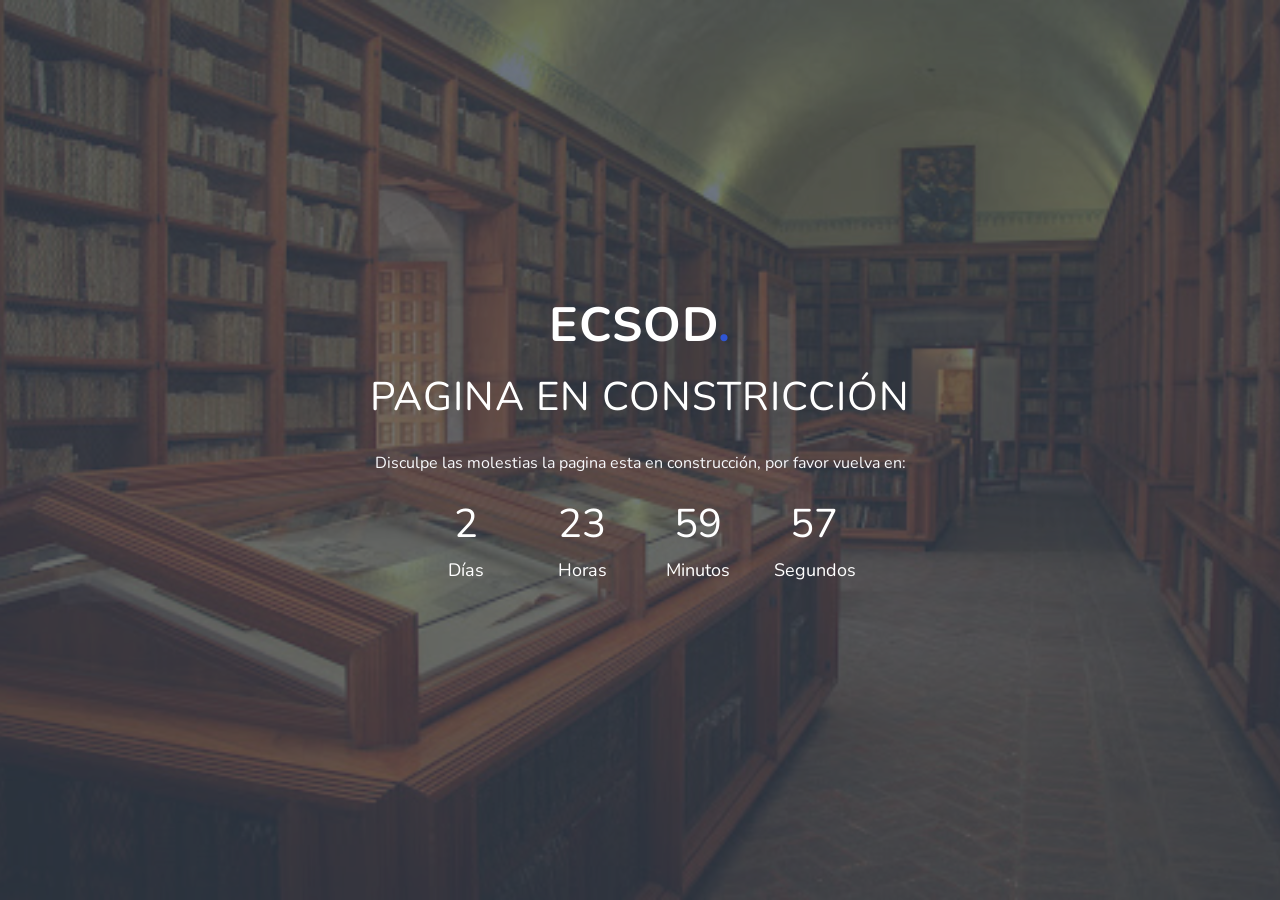
==== commit ab3576a6: "pagina en construccion avance" ====
--- a/index.html
+++ b/index.html
@@ -4,23 +4,18 @@
 
     <head>
         <meta charset="utf-8" />
-        <title>Landrick - Saas & Software Landing Page Template</title>
+        <title>Ecsod - En construcción</title>
         <meta name="viewport" content="width=device-width, initial-scale=1.0">
         <meta name="description" content="Premium Bootstrap 4 Landing Page Template" />
         <meta name="keywords" content="bootstrap 4, premium, marketing, multipurpose" />
         <meta name="author" content="Shreethemes" />
         <meta name="Version" content="2.0" />
         <!-- favicon -->
-        <link rel="shortcut icon" href="images/favicon.ico">
+        <link rel="shortcut icon" href="images/favicond.ico">
         <!-- Bootstrap -->
         <link href="css/bootstrap.min.css" rel="stylesheet" type="text/css" />
         <!-- Icons -->
         <link href="css/materialdesignicons.min.css" rel="stylesheet" type="text/css" />
-        <!-- Magnific -->
-        <link href="css/magnific-popup.css" rel="stylesheet" type="text/css" />
-        <!-- Slider -->               
-        <link rel="stylesheet" href="css/owl.carousel.min.css"/> 
-        <link rel="stylesheet" href="css/owl.theme.default.min.css"/> 
         <!-- Main Css -->
         <link href="css/style.css" rel="stylesheet" type="text/css" />
         <link href="css/colors/default.css" rel="stylesheet">
@@ -38,484 +33,55 @@
             </div>
         </div>
         <!-- Loader -->
-        
-        <!-- Navbar STart -->
-        <header id="topnav" class="defaultscroll sticky">
+
+        <!-- MAINTENANCE PAGE -->
+        <section class="bg-home d-flex align-items-center" data-jarallax='{"speed": 0.5}' style="background-image: url('images/biblioteca.jpeg');">
+            <div class="bg-overlay"></div>
             <div class="container">
-                <!-- Logo container-->
-                <div>
-                    <a class="logo" href="index.html">Landrick<span class="text-primary">.</span></a>
-                </div>                 
-                <div class="buy-button">
-                    <a href="https://1.envato.market/4n73n" target="_blank" class="btn btn-primary">Buy Now</a>
-                </div><!--end login button-->
-                <!-- End Logo container-->
-                <div class="menu-extras">
-                    <div class="menu-item">
-                        <!-- Mobile menu toggle-->
-                        <a class="navbar-toggle">
-                            <div class="lines">
-                                <span></span>
-                                <span></span>
-                                <span></span>
-                            </div>
-                        </a>
-                        <!-- End mobile menu toggle-->
+                <div class="row justify-content-center">
+                    <div class="col-lg-8 col-md-12 text-center">
+                        <a href="javascript:void(0)" class="text-white title-dark logo h5" style="font-size: 3em;">ECSOD<span class="text-primary">.</span></a>
+                        <div class="text-uppercase text-white title-dark mt-2 mb-4 maintenance">Pagina en constricción</div>
+                        <p class="text-light para-dark">Disculpe las molestias la pagina esta en construcción, por favor vuelva en:</p>
                     </div>
                 </div>
-        
-                <div id="navigation">
-                    <!-- Navigation Menu-->   
-                    <ul class="navigation-menu">
-                        <li><a href="index.html">Home</a></li>
-                        <li class="has-submenu">
-                            <a href="javascript:void(0)">Landing</a><span class="menu-arrow"></span>
-                            <ul class="submenu megamenu">
-                                <li>
-                                    <ul>
-                                        <li><a href="index-saas.html">Saas</a></li>
-                                        <li><a href="index-agency.html">Agency</a></li>
-                                        <li><a href="index-apps.html">Application</a></li>
-                                        <li><a href="index-studio.html">Studio</a></li>
-                                        <li><a href="index-business.html">Business</a></li>
-                                        <li><a href="index-modern-business.html">Modern Business</a></li>
-                                        <li><a href="index-hotel.html">Hotel</a></li>
-                                        <li><a href="index-marketing.html">Marketing</a></li>
-                                        <li><a href="index-enterprise.html">Enterprise </a></li>
-                                        <li><a href="index-coworking.html">Coworking</a></li>
-                                        <li><a href="index-classic-app.html">Classic Application<span class="badge badge-danger rounded ml-2">v2.0</span></a></li>
-                                        <li><a href="index-classic-saas.html">Classic Saas<span class="badge badge-danger rounded ml-2">v2.0</span></a></li>
-                                        <li><a href="index-car-riding.html">Car Ride<span class="badge badge-danger rounded ml-2">v2.0</span></a></li>
-                                    </ul>
-                                </li>
-                                <li>
-                                    <ul>
-                                        <li><a href="index-cloud-hosting.html">Cloud Hosting</a></li>
-                                        <li><a href="index-event.html">Event</a></li>
-                                        <li><a href="index-course.html">Course </a></li>
-                                        <li><a href="index-personal.html">Personal </a></li>
-                                        <li><a href="index-single-product.html">Product </a></li>
-                                        <li><a href="index-portfolio.html">Portfolio </a></li>
-                                        <li><a href="index-services.html">Service </a></li>
-                                        <li><a href="index-payments.html">Payments </a></li>
-                                        <li><a href="index-crypto.html">Cryptocurrency </a></li>
-                                        <li><a href="index-software.html">Software </a></li>
-                                        <li><a href="index-job.html">Job</a></li>
-                                        <li><a href="index-customer.html">Customer</a></li>
-                                        <li><a href="index-onepage.html">Saas <span class="badge badge-warning rounded ml-2">Onepage</span></a></li>
-                                    </ul>
-                                </li>   
-                            </ul>
-                        </li>
-        
-                        <li class="has-submenu">
-                            <a href="javascript:void(0)">Pages</a><span class="menu-arrow"></span>
-                            <ul class="submenu">
-                                <li><a href="page-aboutus.html"> About Us</a></li>
-                                <li><a href="page-services.html">Services</a></li>
-                                <li><a href="page-pricing.html">Pricing</a></li>
-                                <li><a href="page-team.html"> Team</a></li>
-                                <li class="has-submenu"><a href="javascript:void(0)"> Account</a><span class="submenu-arrow"></span>
-                                    <ul class="submenu">
-                                        <li><a href="page-profile.html">Profile</a></li>
-                                        <li><a href="page-profile-edit.html">Account Setting</a></li>
-                                        <li><a href="page-invoice.html">Invoice</a></li>
-                                    </ul>  
-                                </li>
-                                <li class="has-submenu"><a href="javascript:void(0)">Careers <span class="badge badge-primary rounded">Added</span></a><span class="submenu-arrow"></span>
-                                    <ul class="submenu">
-                                        <li><a href="page-jobs.html">Jobs</a></li>
-                                        <li><a href="page-jobs-sidebar.html">Jobs - Sidebar <span class="badge badge-primary rounded">Added</span></a></li>
-                                        <li><a href="page-job-detail.html">Job Detail</a></li>
-                                        <li><a href="page-job-apply.html">Job Apply</a></li>
-                                        <li><a href="page-job-company.html">Company</a></li>
-                                        <li><a href="page-job-candidate.html">Candidate</a></li>
-                                    </ul>  
-                                </li>
-                                <li class="has-submenu"><a href="javascript:void(0)"> Blog</a><span class="submenu-arrow"></span>
-                                    <ul class="submenu">
-                                        <li><a href="page-blog.html">Blog Grid</a></li>
-                                        <li><a href="page-blog-sidebar.html">Blog with Sidebar</a></li>
-                                        <li><a href="page-blog-detail.html">Blog Detail</a></li>
-                                    </ul>  
-                                </li>
-                                <li class="has-submenu"><a href="javascript:void(0)"> Works</a><span class="submenu-arrow"></span>
-                                    <ul class="submenu">
-                                        <li><a href="page-work.html">Works Grid</a></li>
-                                        <li><a href="page-work-detail.html">Work Detail</a></li>
-                                    </ul>  
-                                </li>
-                                <li class="has-submenu"><a href="javascript:void(0)"> User </a><span class="submenu-arrow"></span>
-                                    <ul class="submenu">
-                                        <li><a href="page-login.html">Login</a></li>
-                                        <li><a href="page-signup.html">Signup</a></li>
-                                        <li><a href="page-recovery-password.html">Recovery Password</a></li>
-                                        <li><a href="page-cover-login.html">Login 2</a></li>
-                                        <li><a href="page-cover-signup.html">Signup 2</a></li>
-                                        <li><a href="page-cover-re-password.html">Recovery Password 2</a></li>
-                                    </ul>  
-                                </li>
-                                <li class="has-submenu"><a href="javascript:void(0)"> Utility </a><span class="submenu-arrow"></span>
-                                    <ul class="submenu">
-                                        <li><a href="page-terms.html">Terms of Services</a></li>
-                                        <li><a href="page-privacy.html">Privacy Policy</a></li>
-                                    </ul>  
-                                </li>
-                                <li class="has-submenu"><a href="javascript:void(0)"> Special </a><span class="submenu-arrow"></span>
-                                    <ul class="submenu">
-                                        <li><a href="page-comingsoon.html">Coming Soon</a></li>
-                                        <li><a href="page-comingsoon2.html">Coming Soon Two </a></li>
-                                        <li><a href="page-maintenance.html">Maintenance</a></li>
-                                        <li><a href="page-error.html">Error</a></li>
-                                    </ul>
-                                </li>
-                                <li class="has-submenu"><a href="javascript:void(0)"> Contact </a><span class="submenu-arrow"></span>
-                                    <ul class="submenu">
-                                        <li><a href="page-contact-detail.html">Contact Detail </a></li>
-                                        <li><a href="page-contact-one.html">Contact One </a></li>
-                                        <li><a href="page-contact-two.html">Contact Two </a></li>
-                                        <li><a href="page-contact-three.html">Contact Three </a></li>
-                                    </ul>  
-                                </li>
-                            </ul>
-                        </li>
-                        <li class="has-submenu">
-                            <a href="javascript:void(0)">Docs</a><span class="menu-arrow"></span>
-                            <ul class="submenu">
-                                <li><a href="documentation.html">Documentation </a></li>
-                                <li><a href="changelog.html">Changelog </a></li>
-                                <li><a href="components.html">Components</a></li>
-                                <li><a href="widget.html">Widget</a></li>
-                            </ul>
-                        </li>
-                    </ul><!--end navigation menu-->
-                    <div class="buy-menu-btn d-none">
-                        <a href="https://1.envato.market/4n73n" target="_blank" class="btn btn-primary">Buy Now</a>
-                    </div><!--end login button-->
-                </div><!--end navigation-->
-            </div><!--end container-->
-        </header><!--end header-->
-        <!-- Navbar End -->
-        
-        <!-- Hero Start -->
-        <section class="bg-half-170 d-table w-100" id="home">
-            <div class="container">
-                <div class="row align-items-center">
-                    <div class="col-lg-7 col-md-7">
-                        <div class="title-heading mt-4">
-                            <h1 class="heading mb-3">Build Anything <br>For Your Project</h1>
-                            <p class="para-desc text-muted">Launch your campaign and benefit from our expertise on designing and managing conversion centered bootstrap4 html page.</p>
-                            <div class="watch-video mt-4 pt-2">
-                                <a href="page-services.html" class="btn btn-primary mb-2 mr-2">Our Services</a>
-                                <a href="http://vimeo.com/99025203" class="video-play-icon watch text-dark mb-2"><i class="mdi mdi-play play-icon-circle text-center d-inline-block mr-2 rounded-pill title-dark text-white position-relative play play-iconbar"></i> WATCH VIDEO</a>
+
+                <div class="row">
+                    <div class="col-md-12 text-center">
+                        <div class="text-center">
+                            <div id="clock" class="mb-4 overflow-hidden text-center">
+                                <p class="mb-0 ml-3 mr-3 d-inline-block">
+                                    <span id="daysLeft" class="d-block position-relative"></span>
+                                    <span class="indicator position-relative d-block">Días</span> 
+                                </p>
+                                <p class="mb-0 ml-3 mr-3 d-inline-block">
+                                    <span id="hours" class="d-block position-relative"></span>
+                                    <span class="indicator position-relative d-block">Horas</span> 
+                                </p>
+                                <p class="mb-0 ml-3 mr-3 d-inline-block">
+                                    <span id="minutes" class="d-block position-relative"></span>
+                                    <span class="indicator position-relative d-block">Minutos</span>
+                                </p>
+                                <p class="mb-0 ml-3 mr-3 d-inline-block">
+                                    <span id="seconds" class="d-block position-relative"></span>
+                                    <span class="indicator position-relative d-block">Segundos</span>
+                                </p>
                             </div>
                         </div>
-                    </div><!--end col-->
-
-                    <div class="col-lg-5 col-md-5 mt-4 pt-2 mt-sm-0 pt-sm-0">
-                        <img src="images/illustrator/services.svg" alt="">
-                    </div><!--end col-->
-                </div><!--end row-->
-            </div><!--end container-->
+                    </div>
+                </div>
+            </div> <!-- end container -->
         </section><!--end section-->
-        <!-- Hero End -->     
-        
-        <!-- Feature Start -->
-        <section class="section pt-0">
-            <div class="container">
-                <div class="row">
-                    <div class="col-md-4 col-12">
-                        <div class="features text-center">
-                            <div class="image position-relative d-inline-block">
-                                <img src="images/icon/stairs.svg" class="avatar avatar-small" alt="">
-                            </div>
-
-                            <div class="content mt-4">
-                                <h4 class="title-2">Built for Everyone</h4>
-                                <p class="text-muted mb-0">Nisi aenean vulputate eleifend tellus vitae eleifend enim a Aliquam eleifend aenean elementum semper.</p>
-                            </div>
-                        </div>
-                    </div><!--end col-->
-                    
-                    <div class="col-md-4 col-12 mt-5 mt-sm-0">
-                        <div class="features text-center">
-                            <div class="image position-relative d-inline-block">
-                                <img src="images/icon/device.svg" class="avatar avatar-small" alt="">
-                            </div>
-
-                            <div class="content mt-4">
-                                <h4 class="title-2">Responsive Design</h4>
-                                <p class="text-muted mb-0">Allegedly, a Latin scholar established the origin of the established text by compiling unusual word.</p>
-                            </div>
-                        </div>
-                    </div><!--end col-->
-                    
-                    <div class="col-md-4 col-12 mt-5 mt-sm-0">
-                        <div class="features text-center">
-                            <div class="image position-relative d-inline-block">
-                                <img src="images/icon/code.svg" class="avatar avatar-small" alt="">
-                            </div>
-
-                            <div class="content mt-4">
-                                <h4 class="title-2">Build Everything</h4>
-                                <p class="text-muted mb-0">It seems that only fragments of the original text remain in only fragments the Lorem Ipsum texts used today.</p>
-                            </div>
-                        </div>
-                    </div><!--end col-->
-                </div><!--end row-->
-            </div><!--end container-->
-        </section><!--end section-->
-        <!-- Feature End -->
-
-        <!-- counter Start -->
-        <section class="section bg-light">
-            <div class="container">
-                <div class="row align-items-center">
-                    <div class="col-md-6 order-2 order-md-1 mt-4 mt-sm-0 pt-2 pt-sm-0">
-                        <div class="section-title mr-lg-5">
-                            <h4 class="title mb-4">Get Notified About Importent Email</h4>
-                            <p class="text-muted">This prevents repetitive patterns from impairing the overall visual impression and facilitates the comparison of different typefaces. Furthermore, it is advantageous when the dummy text is relatively realistic.</p>
-                            <a href="javascript:void(0)" class="btn btn-outline-primary">Start Now <i class="mdi mdi-chevron-right"></i></a>
-                        </div>
-                    </div><!--end col-->
-
-                    <div class="col-md-6 order-1 order-md-2">
-                        <img src="images/laptop.png" class="img-fluid" alt="">
-                    </div><!--end col-->
-                </div><!--end row-->
-            </div><!--end container-->
-
-            <div class="container mt-100 mt-60">
-                <div class="row justify-content-center" id="counter">
-                    <div class="col-md-4 mt-4 pt-2">
-                        <div class="counter-box text-center px-lg-4">
-                            <h2 class="mb-0 text-primary display-4"><span class="counter-value" data-count="97">3</span>%</h2>
-                            <h5 class="counter-head">Happy Client</h5>
-                            <p class="text-muted mb-0">The most well-known dummy text is the 'Lorem Ipsum', which is said to have originated in the 16th century.</p>
-                        </div><!--end counter box-->
-                    </div><!--end col-->
-
-                    <div class="col-md-4 mt-4 pt-2">
-                        <div class="counter-box text-center px-lg-4">
-                            <h2 class="mb-0 text-primary display-4"><span class="counter-value" data-count="15">1</span>+</h2>
-                            <h5 class="counter-head">Awards</h5>
-                            <p class="text-muted mb-0">The most well-known dummy text is the 'Lorem Ipsum', which is said to have originated in the 16th century.</p>
-                        </div><!--end counter box-->
-                    </div><!--end col-->
-
-                    <div class="col-md-4 mt-4 pt-2">
-                        <div class="counter-box text-center px-lg-4">
-                            <h2 class="mb-0 text-primary display-4"><span class="counter-value" data-count="98">3</span>%</h2>
-                            <h5 class="counter-head">Project Complete</h5>
-                            <p class="text-muted mb-0">The most well-known dummy text is the 'Lorem Ipsum', which is said to have originated in the 16th century.</p>
-                        </div><!--end counter box-->
-                    </div><!--end col-->
-                </div><!--end row-->
-            </div><!--end container-->
-        </section><!--end section-->
-        <!-- counter End -->
-
-        <!-- Testimonial Start -->
-        <section class="section">
-            <div class="container">
-                <div class="row align-items-center">
-                    <div class="col-md-6">
-                        <img src="images/illustrator/analyze_report_4.svg" class="mr-md-4" alt="">
-                    </div><!--end col-->
-
-                    <div class="col-md-6 mt-4 mt-sm-0 pt-2 pt-sm-0">
-                        <div class="section-title ml-lg-5">
-                            <h4 class="title mb-4">Clean And Modern Code</h4>
-                            <p class="text-muted">This prevents repetitive patterns from impairing the overall visual impression and facilitates the comparison of different typefaces. Furthermore, it is advantageous when the dummy text is relatively realistic.</p>
-                            <a href="javascript:void(0)" class="btn btn-outline-primary">Start Now <i class="mdi mdi-chevron-right"></i></a>
-                        </div>
-                    </div><!--end col-->
-                </div><!--end row-->
-            </div><!--end container-->
-
-            <div class="container mt-100 mt-60">
-                <div class="row justify-content-center">
-                    <div class="col-12 text-center">
-                        <div class="section-title mb-60">
-                            <h4 class="title mb-4">Our Happy Customers</h4>
-                            <p class="text-muted para-desc mx-auto mb-0">Start working with <span class="text-primary font-weight-bold">Landrick</span> that can provide everything you need to generate awareness, drive traffic, connect.</p>
-                        </div>
-                    </div><!--end col-->
-                </div><!--end row-->
-
-                <div class="row">
-                    <div class="col-12">
-                        <div id="customer-testi" class="owl-carousel owl-theme">
-                            <div class="customer-testi mr-2 ml-2 text-center p-4 rounded border">
-                                <img src="images/client/amazon.svg" class="img-fluid avatar avatar-ex-sm mx-auto" alt="">
-                                <p class="text-muted mt-4">" It seems that only fragments of the original text remain in the Lorem Ipsum texts used today. "</p>
-                                <h6 class="text-primary">- Thomas Israel</h6>
-                            </div>
-
-                            <div class="customer-testi mr-2 ml-2 text-center p-4 rounded border">
-                                <img src="images/client/google.svg" class="img-fluid avatar avatar-ex-sm mx-auto" alt="">
-                                <p class="text-muted mt-4">" The most well-known dummy text is the 'Lorem Ipsum', which is said to have originated in the 16th century. "</p>
-                                <h6 class="text-primary">- Carl Oliver</h6>
-                            </div>
-
-                            <div class="customer-testi mr-2 ml-2 text-center p-4 rounded border">
-                                <img src="images/client/lenovo.svg" class="img-fluid avatar avatar-ex-sm mx-auto" alt="">
-                                <p class="text-muted mt-4">" One disadvantage of Lorum Ipsum is that in Latin certain letters appear more frequently than others. "</p>
-                                <h6 class="text-primary">- Barbara McIntosh</h6>
-                            </div>
-
-                            <div class="customer-testi mr-2 ml-2 text-center p-4 rounded border">
-                                <img src="images/client/paypal.svg" class="img-fluid avatar avatar-ex-sm mx-auto" alt="">
-                                <p class="text-muted mt-4">" Thus, Lorem Ipsum has only limited suitability as a visual filler for German texts. "</p>
-                                <h6 class="text-primary">- Jill Webb</h6>
-                            </div>
-
-                            <div class="customer-testi mr-2 ml-2 text-center p-4 rounded border">
-                                <img src="images/client/shopify.svg" class="img-fluid avatar avatar-ex-sm mx-auto" alt="">
-                                <p class="text-muted mt-4">" There is now an abundance of readable dummy texts. These are usually used when a text is required. "</p>
-                                <h6 class="text-primary">- Dean Tolle</h6>
-                            </div>
-
-                            <div class="customer-testi mr-2 ml-2 text-center p-4 rounded border">
-                                <img src="images/client/spotify.svg" class="img-fluid avatar avatar-ex-sm mx-auto" alt="">
-                                <p class="text-muted mt-4">" According to most sources, Lorum Ipsum can be traced back to a text composed by Cicero. "</p>
-                                <h6 class="text-primary">- Christa Smith</h6>
-                            </div>
-                        </div>
-                    </div><!--end col-->
-                </div><!--end row-->
-            </div><!--end container-->
-
-            <div class="container mt-100 mt-60">
-                <div class="row justify-content-center">
-                    <div class="col-12 text-center">
-                        <div class="section-title mb-4 pb-2">
-                            <h4 class="title mb-4">Subscribe for our Latest Newsletter</h4>
-                            <p class="text-muted para-desc mx-auto mb-0">Start working with <span class="text-primary font-weight-bold">Landrick</span> that can provide everything you need to generate awareness, drive traffic, connect.</p>
-                        </div>
-                    </div><!--end col-->
-                </div><!--end row-->
-
-                <div class="row justify-content-center mt-4 pt-2">
-                    <div class="col-lg-7 col-md-10">
-                        <form>
-                            <div class="form-group">
-                                <div class="input-group mb-3">
-                                    <input name="email" id="email" type="email" class="form-control" placeholder="Your email :" required="" aria-describedby="newssubscribebtn">
-                                    <div class="input-group-append">
-                                        <button class="btn btn-primary submitBnt" type="submit" id="newssubscribebtn">Subscribe</button>
-                                    </div>
-                                </div>
-                            </div>
-                        </form><!--end form-->
-                    </div><!--end col-->
-                </div><!--end row-->
-            </div><!--end container-->
-        </section><!--end section-->
-        <!-- Testimonial End -->
-
-        <!-- Footer Start -->
-        <footer class="footer bg-light">
-            <div class="container">
-                <div class="row">
-                    <div class="col-lg-4 col-12 mb-0 mb-md-4 pb-0 pb-md-2">
-                        <a class="logo-footer text-dark" href="#">Landrick<span class="text-primary">.</span></a>
-                        <p class="mt-4 text-muted">Start working with Landrick that can provide everything you need to generate awareness, drive traffic, connect.</p>
-                        <ul class="list-unstyled social-icon social mb-0 mt-4">
-                            <li class="list-inline-item"><a href="javascript:void(0)" class="rounded"><i class="mdi mdi-facebook" title="Facebook"></i></a></li>
-                            <li class="list-inline-item"><a href="javascript:void(0)" class="rounded"><i class="mdi mdi-instagram" title="Instagram"></i></a></li>
-                            <li class="list-inline-item"><a href="javascript:void(0)" class="rounded"><i class="mdi mdi-twitter" title="Twitter"></i></a></li>
-                        </ul><!--end icon-->
-                    </div><!--end col-->
-                    
-                    <div class="col-lg-2 col-md-4 col-12 mt-4 mt-sm-0 pt-2 pt-sm-0">
-                        <h4 class="text-dark footer-head">Company</h4>
-                        <ul class="list-unstyled footer-list mt-4">
-                            <li><a href="page-aboutus.html" class="text-muted"><i class="mdi mdi-chevron-right mr-1"></i> About us</a></li>
-                            <li><a href="page-services.html" class="text-muted"><i class="mdi mdi-chevron-right mr-1"></i> Services</a></li>
-                            <li><a href="page-team.html" class="text-muted"><i class="mdi mdi-chevron-right mr-1"></i> Team</a></li>
-                            <li><a href="page-pricing.html" class="text-muted"><i class="mdi mdi-chevron-right mr-1"></i> Pricing</a></li>
-                            <li><a href="page-work.html" class="text-muted"><i class="mdi mdi-chevron-right mr-1"></i> Project</a></li>
-                            <li><a href="page-jobs.html" class="text-muted"><i class="mdi mdi-chevron-right mr-1"></i> Careers</a></li>
-                            <li><a href="page-blog.html" class="text-muted"><i class="mdi mdi-chevron-right mr-1"></i> Blog</a></li>
-                            <li><a href="page-cover-login.html" class="text-muted"><i class="mdi mdi-chevron-right mr-1"></i> Login</a></li>
-                        </ul>
-                    </div><!--end col-->
-                    
-                    <div class="col-lg-3 col-md-4 col-12 mt-4 mt-sm-0 pt-2 pt-sm-0">
-                        <h4 class="text-dark footer-head">Usefull Links</h4>
-                        <ul class="list-unstyled footer-list mt-4">
-                            <li><a href="page-terms.html" class="text-muted"><i class="mdi mdi-chevron-right mr-1"></i> Terms of Services</a></li>
-                            <li><a href="page-privacy.html" class="text-muted"><i class="mdi mdi-chevron-right mr-1"></i> Privacy Policy</a></li>
-                            <li><a href="documentation.html" class="text-muted"><i class="mdi mdi-chevron-right mr-1"></i> Documentation</a></li>
-                            <li><a href="changelog.html" class="text-muted"><i class="mdi mdi-chevron-right mr-1"></i> Changelog</a></li>
-                            <li><a href="components.html" class="text-muted"><i class="mdi mdi-chevron-right mr-1"></i> Components</a></li>
-                        </ul>
-                    </div><!--end col-->
-
-                    <div class="col-lg-3 col-md-4 col-12 mt-4 mt-sm-0 pt-2 pt-sm-0">
-                        <h4 class="text-dark footer-head">Newsletter</h4>
-                        <p class="mt-4 text-muted">Sign up and receive the latest tips via email.</p>
-                        <form>
-                            <div class="row">
-                                <div class="col-lg-12">
-                                    <div class="foot-subscribe foot-white form-group position-relative">
-                                        <label class="text-muted">Write your email <span class="text-danger">*</span></label>
-                                        <i class="mdi mdi-email ml-3 icons"></i>
-                                        <input type="email" name="email" id="emailsubscribe" class="form-control bg-light border pl-5 rounded" placeholder="Your email : " required>
-                                    </div>
-                                </div><!--end col-->
-                                <div class="col-lg-12">
-                                    <input type="submit" id="submitsubscribe" name="send" class="btn btn-primary w-100" value="Subscribe">
-                                </div><!--end col-->
-                            </div><!--end row-->
-                        </form>
-                    </div><!--end col-->
-                </div><!--end row-->
-            </div><!--end container-->
-        </footer><!--end footer-->
-        <footer class="footer footer-bar">
-            <div class="container text-center">
-                <div class="row align-items-center">
-                    <div class="col-sm-6">
-                        <div class="text-sm-left">
-                            <p class="mb-0">© 2019-20 Landrick. Design with <i class="mdi mdi-heart text-danger"></i> by <a href="http://www.shreethemes.in/" target="_blank" class="text-success">Shreethemes</a>.</p>
-                        </div>
-                    </div><!--end col-->
-
-                    <div class="col-sm-6 mt-4 mt-sm-0 pt-2 pt-sm-0">
-                        <ul class="list-unstyled text-sm-right mb-0">
-                            <li class="list-inline-item"><a href="javascript:void(0)"><img src="images/payments/american-ex.png" class="avatar avatar-ex-sm" title="American Express" alt=""></a></li>
-                            <li class="list-inline-item"><a href="javascript:void(0)"><img src="images/payments/discover.png" class="avatar avatar-ex-sm" title="Discover" alt=""></a></li>
-                            <li class="list-inline-item"><a href="javascript:void(0)"><img src="images/payments/master-card.png" class="avatar avatar-ex-sm" title="Master Card" alt=""></a></li>
-                            <li class="list-inline-item"><a href="javascript:void(0)"><img src="images/payments/paypal.png" class="avatar avatar-ex-sm" title="Paypal" alt=""></a></li>
-                            <li class="list-inline-item"><a href="javascript:void(0)"><img src="images/payments/visa.png" class="avatar avatar-ex-sm" title="Visa" alt=""></a></li>
-                        </ul>
-                    </div><!--end col-->
-                </div><!--end row-->
-            </div><!--end container-->
-        </footer><!--end footer-->
-        <!-- Footer End -->
-
-        <!-- Back to top -->
-        <a href="#" class="back-to-top rounded text-center" id="back-to-top"> 
-            <i class="mdi mdi-chevron-up d-block"></i>
-        </a>
-        <!-- Back to top -->
+        <!-- MAINTENANCE PAGE -->
 
         <!-- javascript -->
         <script src="js/jquery.min.js"></script>
         <script src="js/bootstrap.bundle.min.js"></script>
         <script src="js/jquery.easing.min.js"></script>
         <script src="js/scrollspy.min.js"></script>
-        <!-- Magnific Popup -->
-        <script src="js/jquery.magnific-popup.min.js"></script>
-        <script src="js/magnific.init.js"></script>
-        <!-- SLIDER -->
-        <script src="js/owl.carousel.min.js "></script>
-        <script src="js/owl.init.js "></script>
-        <!-- Counter -->
-        <script src="js/counter.init.js "></script>
+        <!-- maintenance -->
+        <script src="js/jquery.countdown.js"></script>
+        <script src="js/maintenance.init.js"></script>
         
         <!-- Main Js -->
         <script src="js/app.js"></script>
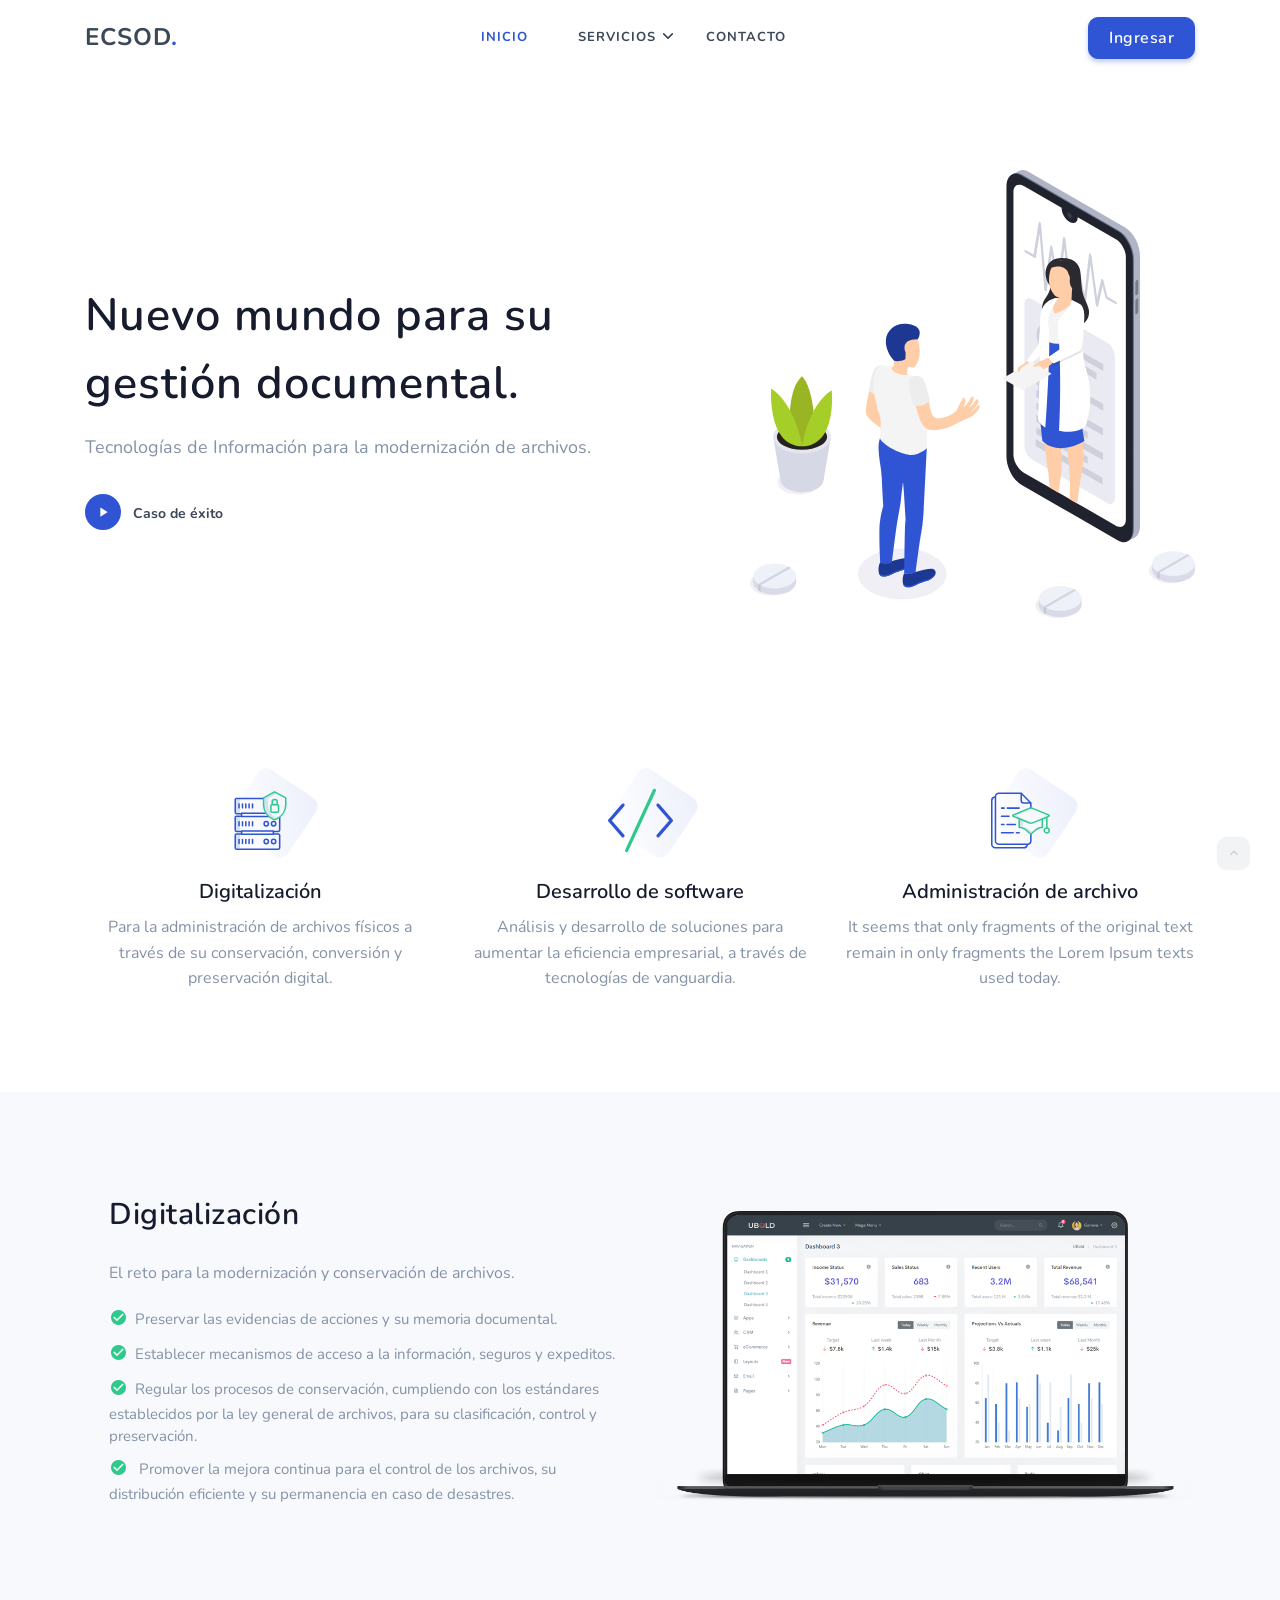
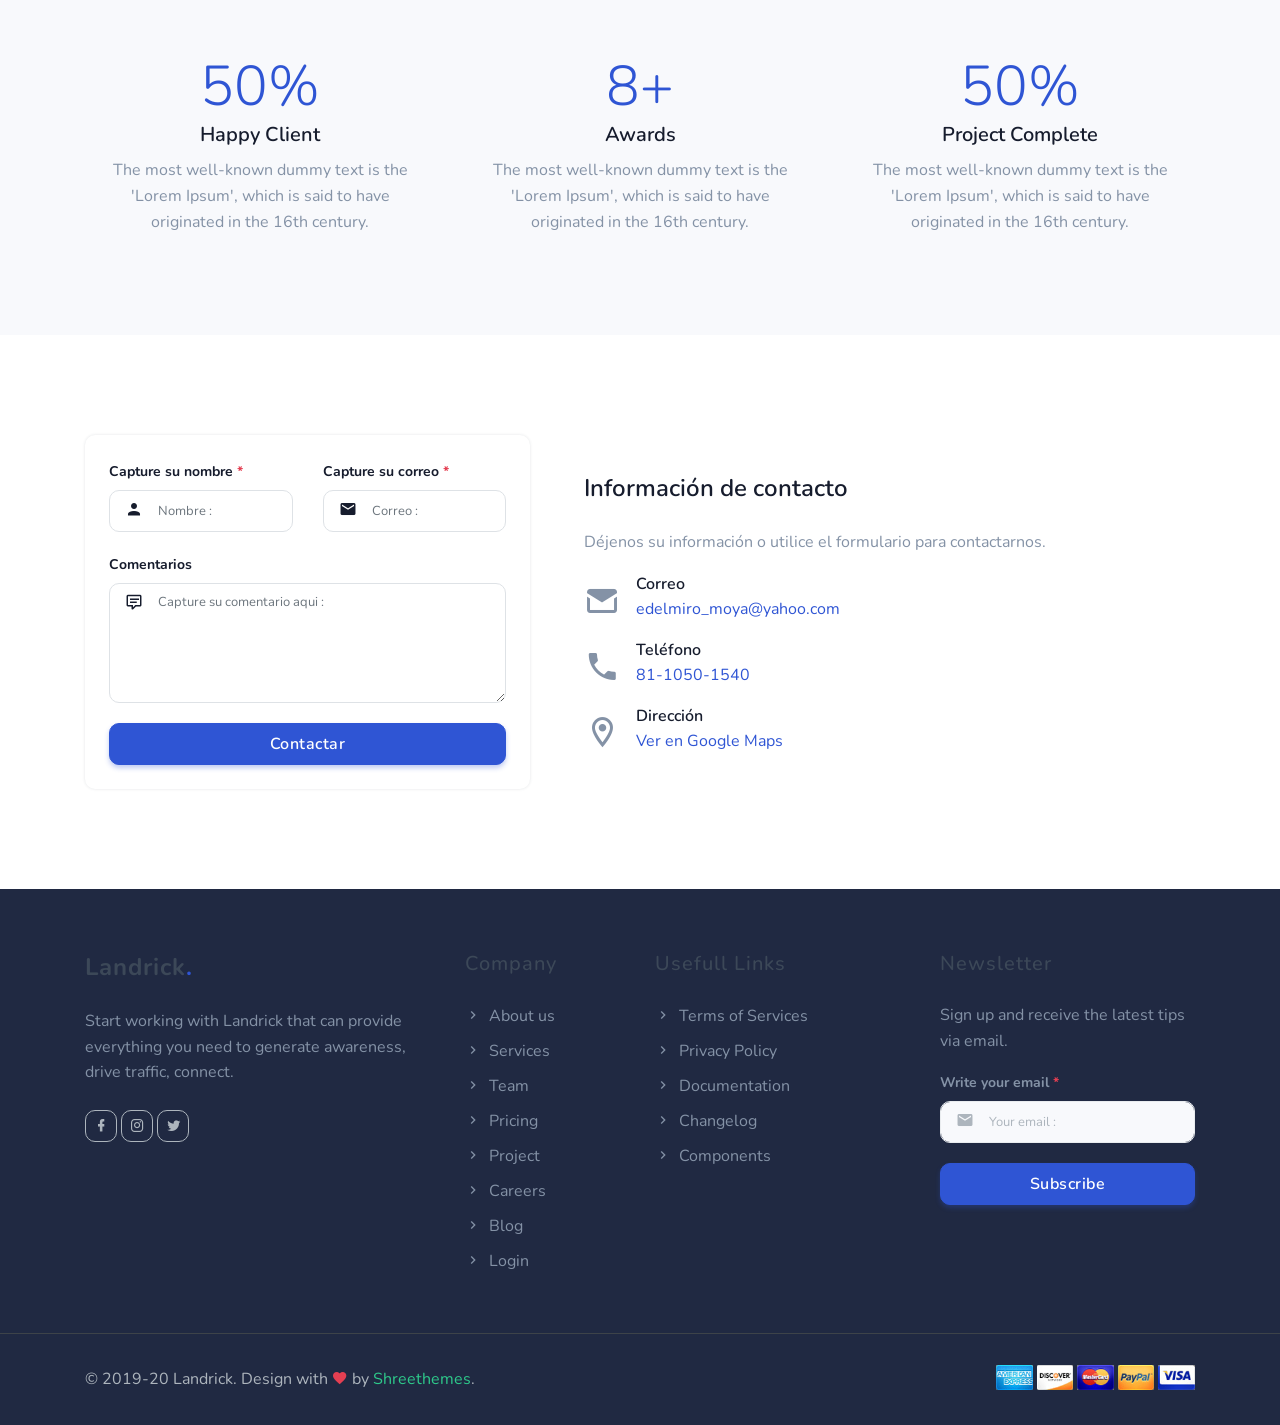
==== commit 95ad6274: "avance de la pagina elección de secciones" ====
--- a/index.html
+++ b/index.html
@@ -4,18 +4,23 @@
 
     <head>
         <meta charset="utf-8" />
-        <title>Ecsod - En construcción</title>
+        <title>Ecsod</title>
         <meta name="viewport" content="width=device-width, initial-scale=1.0">
         <meta name="description" content="Premium Bootstrap 4 Landing Page Template" />
         <meta name="keywords" content="bootstrap 4, premium, marketing, multipurpose" />
         <meta name="author" content="Shreethemes" />
         <meta name="Version" content="2.0" />
         <!-- favicon -->
-        <link rel="shortcut icon" href="images/favicond.ico">
+        <link rel="shortcut icon" href="images/favicons.ico">
         <!-- Bootstrap -->
         <link href="css/bootstrap.min.css" rel="stylesheet" type="text/css" />
         <!-- Icons -->
         <link href="css/materialdesignicons.min.css" rel="stylesheet" type="text/css" />
+        <!-- Magnific -->
+        <link href="css/magnific-popup.css" rel="stylesheet" type="text/css" />
+        <!-- Slider -->               
+        <link rel="stylesheet" href="css/owl.carousel.min.css"/> 
+        <link rel="stylesheet" href="css/owl.theme.default.min.css"/> 
         <!-- Main Css -->
         <link href="css/style.css" rel="stylesheet" type="text/css" />
         <link href="css/colors/default.css" rel="stylesheet">
@@ -33,55 +38,369 @@
             </div>
         </div>
         <!-- Loader -->
-
-        <!-- MAINTENANCE PAGE -->
-        <section class="bg-home d-flex align-items-center" data-jarallax='{"speed": 0.5}' style="background-image: url('images/biblioteca.jpeg');">
-            <div class="bg-overlay"></div>
-            <div class="container">
-                <div class="row justify-content-center">
-                    <div class="col-lg-8 col-md-12 text-center">
-                        <a href="javascript:void(0)" class="text-white title-dark logo h5" style="font-size: 3em;">ECSOD<span class="text-primary">.</span></a>
-                        <div class="text-uppercase text-white title-dark mt-2 mb-4 maintenance">Pagina en constricción</div>
-                        <p class="text-light para-dark">Disculpe las molestias la pagina esta en construcción, por favor vuelva en:</p>
+        
+        <!-- Navbar STart -->
+        <header id="topnav" class="defaultscroll sticky">
+            <div class="container">
+                <!-- Logo container-->
+                <div>
+                    <a class="logo" href="index.html">ECSOD<span class="text-primary">.</span></a>
+                </div>                 
+                <div class="buy-button">
+                    <a href="https://1.envato.market/4n73n" target="_blank" class="btn btn-primary">Ingresar</a>
+                </div><!--end login button-->
+                <!-- End Logo container-->
+                <div class="menu-extras">
+                    <div class="menu-item">
+                        <!-- Mobile menu toggle-->
+                        <a class="navbar-toggle">
+                            <div class="lines">
+                                <span></span>
+                                <span></span>
+                                <span></span>
+                            </div>
+                        </a>
+                        <!-- End mobile menu toggle-->
                     </div>
                 </div>
-
+        
+                <div id="navigation">
+                    <!-- Navigation Menu-->   
+                    <ul class="navigation-menu">
+                        <li><a href="index.html">Inicio</a></li>
+                        <li class="has-submenu">
+                            <a href="javascript:void(0)">Servicios</a><span class="menu-arrow"></span>
+                            <ul class="submenu megamenu">
+                                <li>
+                                    <ul>
+                                        <li><a href="index-saas.html">Digitalización</a></li>
+                                        <li><a href="index-agency.html">Desarrollo de software</a></li>
+                                        <li><a href="index-apps.html">Administración de archivo</a></li>
+                                    </ul>
+                                </li>
+                            </ul>
+                        </li>
+                        <li><a href="index2.html">Contacto</a></li>
+                    </ul><!--end navigation menu-->
+                    <!--end login button-->
+                </div><!--end navigation-->
+            </div><!--end container-->
+        </header><!--end header-->
+        <!-- Navbar End -->
+        
+        <!-- Hero Start -->
+        <section class="bg-half-170 d-table w-100" id="home">
+            <div class="container">
+                <div class="row align-items-center">
+                    <div class="col-lg-7 col-md-7">
+                        <div class="title-heading mt-4">
+                            <h1 class="heading mb-3">Nuevo mundo para su <br>gestión documental.</h1>
+                            <p class="para-desc text-muted">Tecnologías de Información para la modernización de archivos.</p>
+                            <div class="watch-video mt-4 pt-2">
+                                <a href="http://vimeo.com/99025203" class="video-play-icon watch text-dark mb-2"><i class="mdi mdi-play play-icon-circle text-center d-inline-block mr-2 rounded-pill title-dark text-white position-relative play play-iconbar"></i> Caso de éxito</a>
+                            </div>
+                        </div>
+                    </div><!--end col-->
+
+                    <div class="col-lg-5 col-md-5 mt-4 pt-2 mt-sm-0 pt-sm-0">
+                        <img src="images/illustrator/services.svg" alt="">
+                    </div><!--end col-->
+                </div><!--end row-->
+            </div><!--end container-->
+        </section><!--end section-->
+        <!-- Hero End -->     
+        
+        <!-- Feature Start -->
+        <section class="section pt-0">
+            <div class="container">
                 <div class="row">
-                    <div class="col-md-12 text-center">
-                        <div class="text-center">
-                            <div id="clock" class="mb-4 overflow-hidden text-center">
-                                <p class="mb-0 ml-3 mr-3 d-inline-block">
-                                    <span id="daysLeft" class="d-block position-relative"></span>
-                                    <span class="indicator position-relative d-block">Días</span> 
-                                </p>
-                                <p class="mb-0 ml-3 mr-3 d-inline-block">
-                                    <span id="hours" class="d-block position-relative"></span>
-                                    <span class="indicator position-relative d-block">Horas</span> 
-                                </p>
-                                <p class="mb-0 ml-3 mr-3 d-inline-block">
-                                    <span id="minutes" class="d-block position-relative"></span>
-                                    <span class="indicator position-relative d-block">Minutos</span>
-                                </p>
-                                <p class="mb-0 ml-3 mr-3 d-inline-block">
-                                    <span id="seconds" class="d-block position-relative"></span>
-                                    <span class="indicator position-relative d-block">Segundos</span>
-                                </p>
-                            </div>
+                    <div class="col-md-4 col-12">
+                        <div class="features text-center">
+                            <div class="image position-relative d-inline-block">
+                                <img src="images/icon/server.svg" class="avatar avatar-small" alt="">
+                            </div>
+
+                            <div class="content mt-4">
+                                <h4 class="title-2">Digitalización</h4>
+                                <p class="text-muted mb-0">Para la administración de archivos físicos a través de su conservación, conversión y preservación digital.</p>
+                            </div>
+                        </div>
+                    </div><!--end col-->
+                    
+                    <div class="col-md-4 col-12 mt-5 mt-sm-0">
+                        <div class="features text-center">
+                            <div class="image position-relative d-inline-block">
+                                <img src="images/icon/code.svg" class="avatar avatar-small" alt="">
+                            </div>
+
+                            <div class="content mt-4">
+                                <h4 class="title-2">Desarrollo de software</h4>
+                                <p class="text-muted mb-0">Análisis y desarrollo de soluciones para aumentar la eficiencia empresarial, a través de tecnologías de vanguardia.</p>
+                            </div>
+                        </div>
+                    </div><!--end col-->
+                    
+                    <div class="col-md-4 col-12 mt-5 mt-sm-0">
+                        <div class="features text-center">
+                            <div class="image position-relative d-inline-block">
+                                <img src="images/icon/insurance.svg" class="avatar avatar-small" alt="">
+                            </div>
+
+                            <div class="content mt-4">
+                                <h4 class="title-2">Administración de archivo</h4>
+                                <p class="text-muted mb-0">It seems that only fragments of the original text remain in only fragments the Lorem Ipsum texts used today.</p>
+                            </div>
+                        </div>
+                    </div><!--end col-->
+                </div><!--end row-->
+            </div><!--end container-->
+        </section><!--end section-->
+        <!-- Feature End -->
+
+        <!-- counter Start -->
+        <section class="section bg-light">
+            <div class="container">
+                <div class="row align-items-center">
+                    <div class="col-md-6 order-2 order-md-1 mt-4 mt-sm-0 pt-2 pt-sm-0">
+                        <div class="section-title ml-lg-4">
+                            <h4 class="title mb-4">Digitalización</h4>
+                            <p class="text-muted">El reto para la modernización y conservación de archivos.</p>
+                            <ul class="list-unstyled feature-list text-muted">
+                                <li>
+                                    <i class="mdi mdi-checkbox-marked-circle text-success mdi-18px h5 mr-2"></i>Preservar las evidencias de acciones y su memoria documental.
+                                </li>
+                                <li>
+                                    <i class="mdi mdi-checkbox-marked-circle text-success mdi-18px h5 mr-2"></i>Establecer mecanismos de acceso a la información, seguros y expeditos.
+                                </li>
+                                <li>
+                                    <i class="mdi mdi-checkbox-marked-circle text-success mdi-18px h5 mr-2"></i>Regular los procesos de conservación, cumpliendo con los estándares establecidos por la ley general de archivos, para su clasificación, control y preservación.
+                                </li>
+                                <li>
+                                    <i class="mdi mdi-checkbox-marked-circle text-success mdi-18px h5 mr-2"></i>
+                                    Promover la mejora continua para el control de los archivos, su distribución eficiente y su permanencia en caso de desastres.
+                                </li>
+                            </ul>
                         </div>
                     </div>
-                </div>
-            </div> <!-- end container -->
+                    <div class="col-md-6 order-1 order-md-2">
+                        <img src="images/laptop.png" class="img-fluid" alt="">
+                    </div><!--end col-->
+                </div><!--end row-->
+            </div><!--end container-->
+
+            <div class="container mt-100 mt-60">
+                <div class="row justify-content-center" id="counter">
+                    <div class="col-md-4 mt-4 pt-2">
+                        <div class="counter-box text-center px-lg-4">
+                            <h2 class="mb-0 text-primary display-4"><span class="counter-value" data-count="97">3</span>%</h2>
+                            <h5 class="counter-head">Happy Client</h5>
+                            <p class="text-muted mb-0">The most well-known dummy text is the 'Lorem Ipsum', which is said to have originated in the 16th century.</p>
+                        </div><!--end counter box-->
+                    </div><!--end col-->
+
+                    <div class="col-md-4 mt-4 pt-2">
+                        <div class="counter-box text-center px-lg-4">
+                            <h2 class="mb-0 text-primary display-4"><span class="counter-value" data-count="15">1</span>+</h2>
+                            <h5 class="counter-head">Awards</h5>
+                            <p class="text-muted mb-0">The most well-known dummy text is the 'Lorem Ipsum', which is said to have originated in the 16th century.</p>
+                        </div><!--end counter box-->
+                    </div><!--end col-->
+
+                    <div class="col-md-4 mt-4 pt-2">
+                        <div class="counter-box text-center px-lg-4">
+                            <h2 class="mb-0 text-primary display-4"><span class="counter-value" data-count="98">3</span>%</h2>
+                            <h5 class="counter-head">Project Complete</h5>
+                            <p class="text-muted mb-0">The most well-known dummy text is the 'Lorem Ipsum', which is said to have originated in the 16th century.</p>
+                        </div><!--end counter box-->
+                    </div><!--end col-->
+                </div><!--end row-->
+            </div><!--end container-->
         </section><!--end section-->
-        <!-- MAINTENANCE PAGE -->
+        <!-- counter End -->
+
+
+        <!-- Start Contact -->
+        <section class="section">
+            <div class="container">
+                <div class="row align-items-center">
+                    <div class="col-lg-5 col-md-6 mt-4 mt-sm-0 pt-2 pt-sm-0 order-2 order-md-1">
+                        <div class="custom-form p-4 rounded shadow">
+                            <div id="message"></div>
+                            <form method="post" action="php/contact.php" name="contact-form" id="contact-form">
+                                <div class="row">
+                                    <div class="col-lg-6">
+                                        <div class="form-group position-relative">
+                                            <label>Capture su nombre <span class="text-danger">*</span></label>
+                                            <i class="mdi mdi-account ml-3 icons"></i>
+                                            <input name="name" id="name" type="text" class="form-control pl-5" placeholder="Nombre :">
+                                        </div>
+                                    </div><!--end col-->
+                                    <div class="col-lg-6">
+                                        <div class="form-group position-relative">
+                                            <label>Capture su correo <span class="text-danger">*</span></label>
+                                            <i class="mdi mdi-email ml-3 icons"></i>
+                                            <input name="email" id="email" type="email" class="form-control pl-5" placeholder="Correo :">
+                                        </div> 
+                                    </div><!--end col-->
+                                    <div class="col-lg-12">
+                                        <div class="form-group position-relative">
+                                            <label>Comentarios</label>
+                                            <i class="mdi mdi-comment-text-outline ml-3 icons"></i>
+                                            <textarea name="comments" id="comments" rows="4" class="form-control pl-5" placeholder="Capture su comentario aqui :"></textarea>
+                                        </div>
+                                    </div>
+                                </div><!--end row-->
+                                <div class="row">
+                                    <div class="col-sm-12 text-center">
+                                        <input type="submit" id="submit" name="send" class="submitBnt btn btn-primary btn-block" value="Contactar">
+                                        <div id="simple-msg"></div>
+                                    </div><!--end col-->
+                                </div><!--end row-->
+                            </form><!--end form--> 
+                        </div><!--end custom-form-->
+                    </div><!--end col-->
+
+                    <div class="col-lg-7 col-md-6 order-1 order-md-2">
+                        <div class="title-heading ml-lg-4">
+                            <h4 class="mb-4">Información de contacto</h4>
+                            <p class="text-muted">Déjenos su información o utilice el formulario para contactarnos.</p>
+                            <div class="contact-detail mt-3">
+                                <div class="icon mt-3 float-left">
+                                    <i class="mdi mdi-email-variant text-muted mdi-36px mr-3"></i>
+                                </div>
+                                <div class="content mt-3 overflow-hidden d-block">
+                                    <h6 class="mb-0">Correo</h6>
+                                    <a href="mailto:edelmiro_moya@yahoo.com" class="text-primary">edelmiro_moya@yahoo.com</a>
+                                </div>  
+                            </div>
+
+                            <div class="contact-detail mt-3">
+                                <div class="icon mt-3 float-left">
+                                    <i class="mdi mdi-phone text-muted mdi-36px mr-3"></i>
+                                </div>
+                                <div class="content mt-3 overflow-hidden d-block">
+                                    <h6 class="mb-0">Teléfono</h6>
+                                    <a href="tel:+152534-468-854" class="text-primary">81-1050-1540</a>
+                                </div>  
+                            </div>
+
+                            <div class="contact-detail mt-3">
+                                <div class="icon mt-3 float-left">
+                                    <i class="mdi mdi-map-marker-outline text-muted mdi-36px mr-3"></i>
+                                </div>
+                                <div class="content mt-3 overflow-hidden d-block">
+                                    <h6 class="mb-0">Dirección</h6>
+                                    <a href="https://www.google.com/maps/embed?pb=!1m18!1m12!1m3!1d39206.002432144705!2d-95.4973981212445!3d29.709510002925988!2m3!1f0!2f0!3f0!3m2!1i1024!2i768!4f13.1!3m3!1m2!1s0x8640c16de81f3ca5%3A0xf43e0b60ae539ac9!2sGerald+D.+Hines+Waterwall+Park!5e0!3m2!1sen!2sin!4v1566305861440!5m2!1sen!2sin" class="video-play-icon text-primary">Ver en Google Maps</a>
+                                </div>  
+                            </div>
+                        </div>
+                    </div><!--end col-->
+                </div><!--end row-->
+            </div><!--end container-->
+        </section><!--end section-->
+
+        <!-- Footer Start -->
+        <footer class="footer">
+            <div class="container">
+                <div class="row">
+                    <div class="col-lg-4 col-12 mb-0 mb-md-4 pb-0 pb-md-2">
+                        <a class="logo-footer text-dark" href="#">Landrick<span class="text-primary">.</span></a>
+                        <p class="mt-4 text-muted">Start working with Landrick that can provide everything you need to generate awareness, drive traffic, connect.</p>
+                        <ul class="list-unstyled social-icon social mb-0 mt-4">
+                            <li class="list-inline-item"><a href="javascript:void(0)" class="rounded"><i class="mdi mdi-facebook" title="Facebook"></i></a></li>
+                            <li class="list-inline-item"><a href="javascript:void(0)" class="rounded"><i class="mdi mdi-instagram" title="Instagram"></i></a></li>
+                            <li class="list-inline-item"><a href="javascript:void(0)" class="rounded"><i class="mdi mdi-twitter" title="Twitter"></i></a></li>
+                        </ul><!--end icon-->
+                    </div><!--end col-->
+                    
+                    <div class="col-lg-2 col-md-4 col-12 mt-4 mt-sm-0 pt-2 pt-sm-0">
+                        <h4 class="text-dark footer-head">Company</h4>
+                        <ul class="list-unstyled footer-list mt-4">
+                            <li><a href="page-aboutus.html" class="text-muted"><i class="mdi mdi-chevron-right mr-1"></i> About us</a></li>
+                            <li><a href="page-services.html" class="text-muted"><i class="mdi mdi-chevron-right mr-1"></i> Services</a></li>
+                            <li><a href="page-team.html" class="text-muted"><i class="mdi mdi-chevron-right mr-1"></i> Team</a></li>
+                            <li><a href="page-pricing.html" class="text-muted"><i class="mdi mdi-chevron-right mr-1"></i> Pricing</a></li>
+                            <li><a href="page-work.html" class="text-muted"><i class="mdi mdi-chevron-right mr-1"></i> Project</a></li>
+                            <li><a href="page-jobs.html" class="text-muted"><i class="mdi mdi-chevron-right mr-1"></i> Careers</a></li>
+                            <li><a href="page-blog.html" class="text-muted"><i class="mdi mdi-chevron-right mr-1"></i> Blog</a></li>
+                            <li><a href="page-cover-login.html" class="text-muted"><i class="mdi mdi-chevron-right mr-1"></i> Login</a></li>
+                        </ul>
+                    </div><!--end col-->
+                    
+                    <div class="col-lg-3 col-md-4 col-12 mt-4 mt-sm-0 pt-2 pt-sm-0">
+                        <h4 class="text-dark footer-head">Usefull Links</h4>
+                        <ul class="list-unstyled footer-list mt-4">
+                            <li><a href="page-terms.html" class="text-muted"><i class="mdi mdi-chevron-right mr-1"></i> Terms of Services</a></li>
+                            <li><a href="page-privacy.html" class="text-muted"><i class="mdi mdi-chevron-right mr-1"></i> Privacy Policy</a></li>
+                            <li><a href="documentation.html" class="text-muted"><i class="mdi mdi-chevron-right mr-1"></i> Documentation</a></li>
+                            <li><a href="changelog.html" class="text-muted"><i class="mdi mdi-chevron-right mr-1"></i> Changelog</a></li>
+                            <li><a href="components.html" class="text-muted"><i class="mdi mdi-chevron-right mr-1"></i> Components</a></li>
+                        </ul>
+                    </div><!--end col-->
+
+                    <div class="col-lg-3 col-md-4 col-12 mt-4 mt-sm-0 pt-2 pt-sm-0">
+                        <h4 class="text-dark footer-head">Newsletter</h4>
+                        <p class="mt-4 text-muted">Sign up and receive the latest tips via email.</p>
+                        <form>
+                            <div class="row">
+                                <div class="col-lg-12">
+                                    <div class="foot-subscribe foot-white form-group position-relative">
+                                        <label class="text-muted">Write your email <span class="text-danger">*</span></label>
+                                        <i class="mdi mdi-email ml-3 icons"></i>
+                                        <input type="email" name="email" id="emailsubscribe" class="form-control bg-light border pl-5 rounded" placeholder="Your email : " required>
+                                    </div>
+                                </div><!--end col-->
+                                <div class="col-lg-12">
+                                    <input type="submit" id="submitsubscribe" name="send" class="btn btn-primary w-100" value="Subscribe">
+                                </div><!--end col-->
+                            </div><!--end row-->
+                        </form>
+                    </div><!--end col-->
+                </div><!--end row-->
+            </div><!--end container-->
+        </footer><!--end footer-->
+        <footer class="footer footer-bar">
+            <div class="container text-center">
+                <div class="row align-items-center">
+                    <div class="col-sm-6">
+                        <div class="text-sm-left">
+                            <p class="mb-0">© 2019-20 Landrick. Design with <i class="mdi mdi-heart text-danger"></i> by <a href="http://www.shreethemes.in/" target="_blank" class="text-success">Shreethemes</a>.</p>
+                        </div>
+                    </div><!--end col-->
+
+                    <div class="col-sm-6 mt-4 mt-sm-0 pt-2 pt-sm-0">
+                        <ul class="list-unstyled text-sm-right mb-0">
+                            <li class="list-inline-item"><a href="javascript:void(0)"><img src="images/payments/american-ex.png" class="avatar avatar-ex-sm" title="American Express" alt=""></a></li>
+                            <li class="list-inline-item"><a href="javascript:void(0)"><img src="images/payments/discover.png" class="avatar avatar-ex-sm" title="Discover" alt=""></a></li>
+                            <li class="list-inline-item"><a href="javascript:void(0)"><img src="images/payments/master-card.png" class="avatar avatar-ex-sm" title="Master Card" alt=""></a></li>
+                            <li class="list-inline-item"><a href="javascript:void(0)"><img src="images/payments/paypal.png" class="avatar avatar-ex-sm" title="Paypal" alt=""></a></li>
+                            <li class="list-inline-item"><a href="javascript:void(0)"><img src="images/payments/visa.png" class="avatar avatar-ex-sm" title="Visa" alt=""></a></li>
+                        </ul>
+                    </div><!--end col-->
+                </div><!--end row-->
+            </div><!--end container-->
+        </footer><!--end footer-->
+        <!-- Footer End -->
+
+        <!-- Back to top -->
+        <a href="#" class="back-to-top rounded text-center" id="back-to-top"> 
+            <i class="mdi mdi-chevron-up d-block"></i>
+        </a>
+        <!-- Back to top -->
 
         <!-- javascript -->
         <script src="js/jquery.min.js"></script>
         <script src="js/bootstrap.bundle.min.js"></script>
         <script src="js/jquery.easing.min.js"></script>
         <script src="js/scrollspy.min.js"></script>
-        <!-- maintenance -->
-        <script src="js/jquery.countdown.js"></script>
-        <script src="js/maintenance.init.js"></script>
+        <!-- Magnific Popup -->
+        <script src="js/jquery.magnific-popup.min.js"></script>
+        <script src="js/magnific.init.js"></script>
+        <!-- SLIDER -->
+        <script src="js/owl.carousel.min.js "></script>
+        <script src="js/owl.init.js "></script>
+        <!-- Counter -->
+        <script src="js/counter.init.js "></script>
         
         <!-- Main Js -->
         <script src="js/app.js"></script>
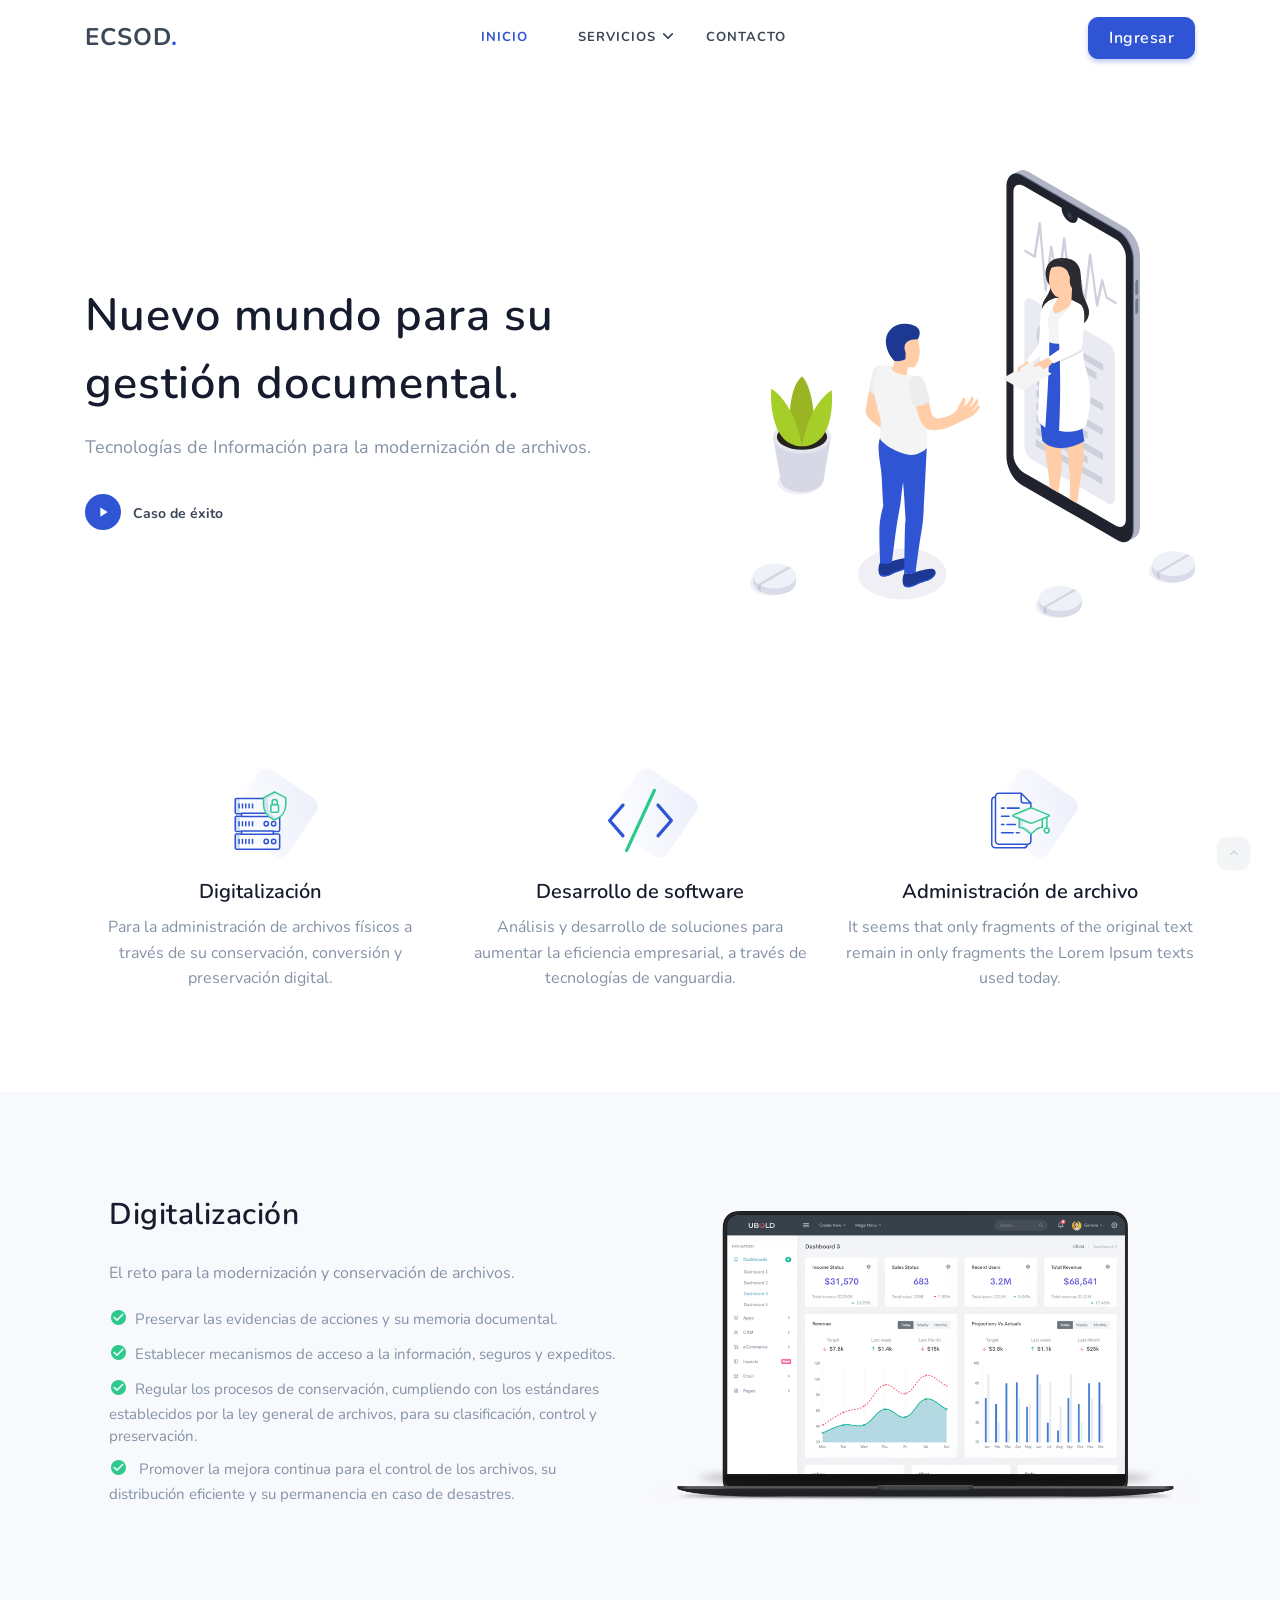
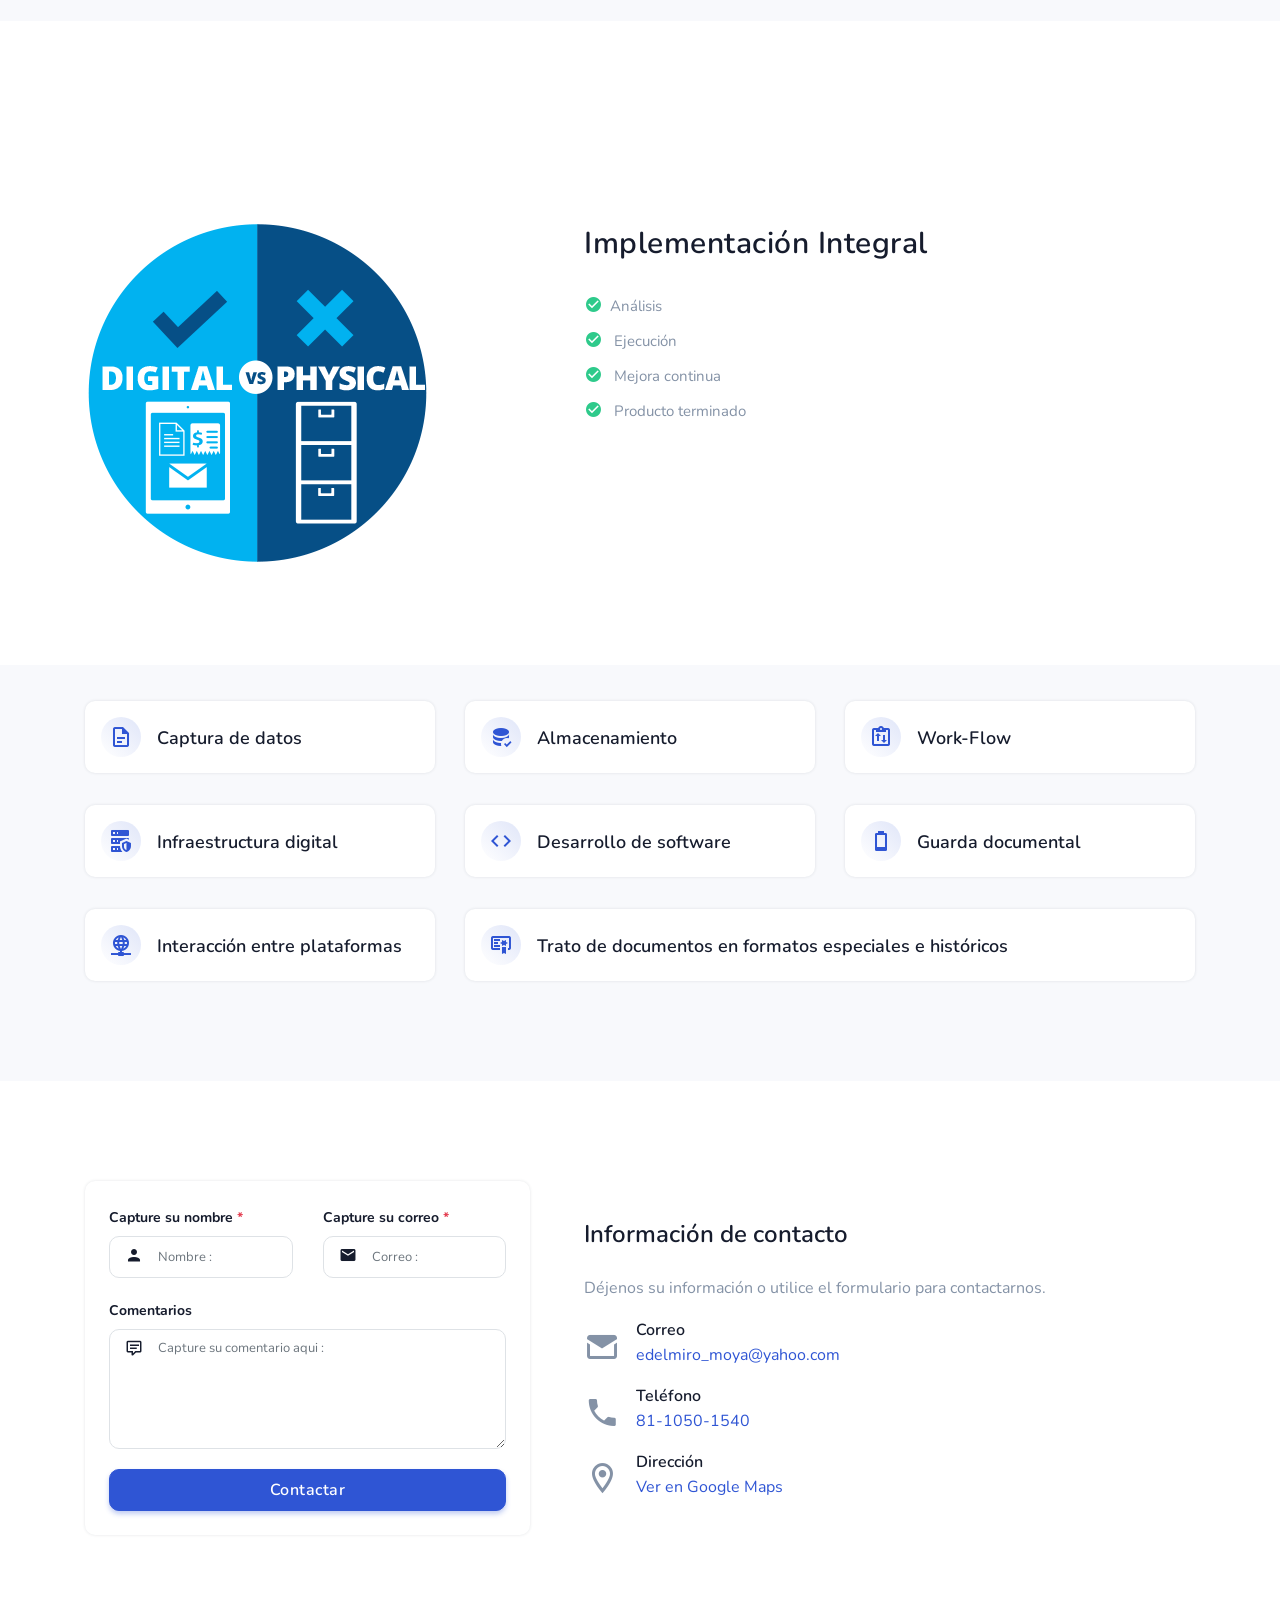
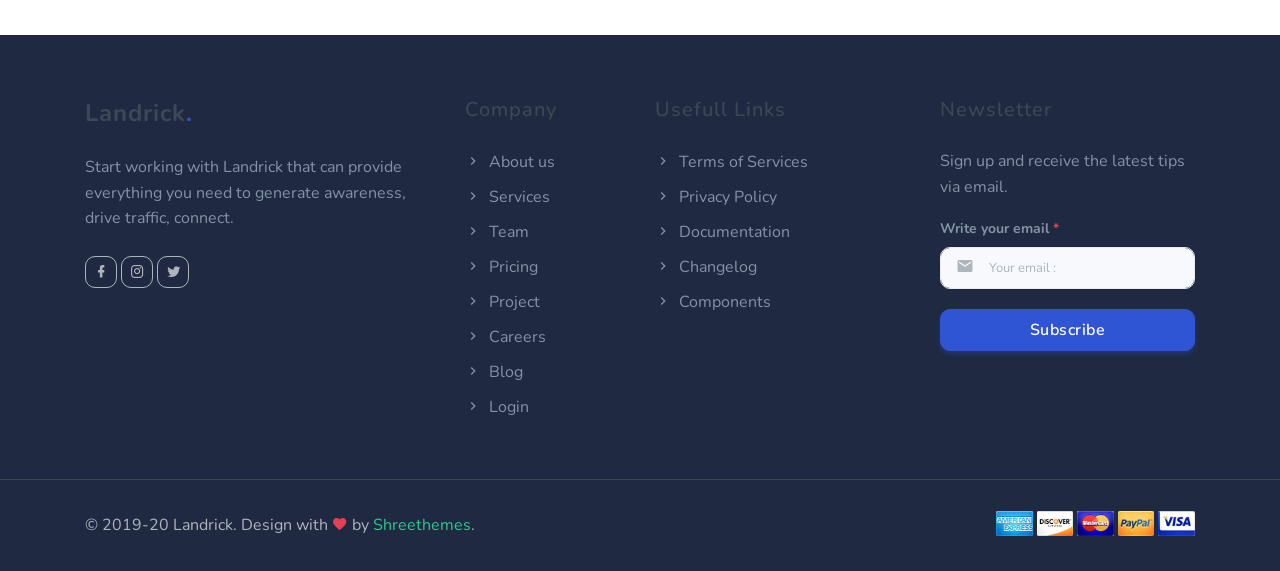
==== commit 39a46504: "información del folleto" ====
--- a/index.html
+++ b/index.html
@@ -187,38 +187,133 @@
                     </div><!--end col-->
                 </div><!--end row-->
             </div><!--end container-->
-
+        </section>
+        <section class="section">
             <div class="container mt-100 mt-60">
                 <div class="row justify-content-center" id="counter">
-                    <div class="col-md-4 mt-4 pt-2">
-                        <div class="counter-box text-center px-lg-4">
-                            <h2 class="mb-0 text-primary display-4"><span class="counter-value" data-count="97">3</span>%</h2>
-                            <h5 class="counter-head">Happy Client</h5>
-                            <p class="text-muted mb-0">The most well-known dummy text is the 'Lorem Ipsum', which is said to have originated in the 16th century.</p>
-                        </div><!--end counter box-->
-                    </div><!--end col-->
-
-                    <div class="col-md-4 mt-4 pt-2">
-                        <div class="counter-box text-center px-lg-4">
-                            <h2 class="mb-0 text-primary display-4"><span class="counter-value" data-count="15">1</span>+</h2>
-                            <h5 class="counter-head">Awards</h5>
-                            <p class="text-muted mb-0">The most well-known dummy text is the 'Lorem Ipsum', which is said to have originated in the 16th century.</p>
-                        </div><!--end counter box-->
-                    </div><!--end col-->
-
-                    <div class="col-md-4 mt-4 pt-2">
-                        <div class="counter-box text-center px-lg-4">
-                            <h2 class="mb-0 text-primary display-4"><span class="counter-value" data-count="98">3</span>%</h2>
-                            <h5 class="counter-head">Project Complete</h5>
-                            <p class="text-muted mb-0">The most well-known dummy text is the 'Lorem Ipsum', which is said to have originated in the 16th century.</p>
-                        </div><!--end counter box-->
-                    </div><!--end col-->
+                    <div class="col-md-5 order-2 order-md-1">
+                        <img src="images/common.electronic.png" class="img-fluid" alt="">
+                    </div><!--end col-->
+                    <div class="col-md-7 order-1 order-md-2 mt-4 mt-sm-0 pt-2 pt-sm-0">
+                        <div class="section-title ml-lg-4">
+                            <h4 class="title mb-4">Implementación Integral</h4>
+                            <ul class="list-unstyled feature-list text-muted">
+                                <li>
+                                    <i class="mdi mdi-checkbox-marked-circle text-success mdi-18px h5 mr-2"></i>Análisis
+                                </li>
+                                <li>
+                                    <i class="mdi mdi-checkbox-marked-circle text-success mdi-18px h5 mr-2"></i>
+                                    Ejecución
+                                </li>
+                                <li>
+                                    <i class="mdi mdi-checkbox-marked-circle text-success mdi-18px h5 mr-2"></i>
+                                    Mejora continua
+                                </li>
+                                <li>
+                                    <i class="mdi mdi-checkbox-marked-circle text-success mdi-18px h5 mr-2"></i>
+                                    Producto terminado
+                                </li>
+                            </ul>
+                        </div>
+                    </div>
                 </div><!--end row-->
             </div><!--end container-->
         </section><!--end section-->
         <!-- counter End -->
 
-
+        <section class="section bg-light pt-1">
+             <div class="container">
+                <div class="row">
+                    <div class="col-lg-4 col-md-6 mt-4 pt-2">
+                        <div class="key-feature d-flex p-3 bg-white rounded shadow">
+                            <div class="icon text-center rounded-pill mr-3">
+                                <i class="mdi mdi-file-document-outline text-primary"></i>
+                            </div>
+                            <div class="content mt-2">
+                                <h4 class="title mb-0">Captura de datos</h4>
+                            </div>
+                        </div>
+                    </div><!--end col-->
+                    
+                    <div class="col-lg-4 col-md-6 mt-4 pt-2">
+                        <div class="key-feature d-flex p-3 bg-white rounded shadow">
+                            <div class="icon text-center rounded-pill mr-3">
+                                <i class="mdi mdi-database-check text-primary"></i>
+                            </div>
+                            <div class="content mt-2">
+                                <h4 class="title mb-0">Almacenamiento</h4>
+                            </div>
+                        </div>
+                    </div><!--end col-->
+                    
+                    <div class="col-lg-4 col-md-6 mt-4 pt-2">
+                        <div class="key-feature d-flex p-3 bg-white rounded shadow">
+                            <div class="icon text-center rounded-pill mr-3">
+                                <i class="mdi mdi-clipboard-flow-outline text-primary"></i>
+                            </div>
+                            <div class="content mt-2">
+                                <h4 class="title mb-0">Work-Flow</h4>
+                            </div>
+                        </div>
+                    </div><!--end col-->
+                    
+                    <div class="col-lg-4 col-md-6 mt-4 pt-2">
+                        <div class="key-feature d-flex p-3 bg-white rounded shadow">
+                            <div class="icon text-center rounded-pill mr-3">
+                                <i class="mdi mdi-server-security text-primary"></i>
+                            </div>
+                            <div class="content mt-2">
+                                <h4 class="title mb-0">Infraestructura digital</h4>
+                            </div>
+                        </div>
+                    </div><!--end col-->
+                    
+                    <div class="col-lg-4 col-md-6 mt-4 pt-2">
+                        <div class="key-feature d-flex p-3 bg-white rounded shadow">
+                            <div class="icon text-center rounded-pill mr-3">
+                                <i class="mdi mdi-code-tags text-primary"></i>
+                            </div>
+                            <div class="content mt-2">
+                                <h4 class="title mb-0">Desarrollo de software</h4>
+                            </div>
+                        </div>
+                    </div><!--end col-->
+                    
+                    <div class="col-lg-4 col-md-6 mt-4 pt-2">
+                        <div class="key-feature d-flex p-3 bg-white rounded shadow">
+                            <div class="icon text-center rounded-pill mr-3">
+                                <i class="mdi mdi-battery-10 text-primary"></i>
+                            </div>
+                            <div class="content mt-2">
+                                <h4 class="title mb-0">Guarda documental</h4>
+                            </div>
+                        </div>
+                    </div><!--end col-->
+                    
+                    <div class="col-lg-4 col-md-6 mt-4 pt-2">
+                        <div class="key-feature d-flex p-3 bg-white rounded shadow">
+                            <div class="icon text-center rounded-pill mr-3">
+                                <i class="mdi mdi-wan text-primary"></i>
+                            </div>
+                            <div class="content mt-2">
+                                <h4 class="title mb-0">Interacción entre plataformas</h4>
+                            </div>
+                        </div>
+                    </div><!--end col-->
+                    
+                    <div class="col-lg-8 col-md-6 mt-4 pt-2">
+                        <div class="key-feature d-flex p-3 bg-white rounded shadow">
+                            <div class="icon text-center rounded-pill mr-3">
+                                <i class="mdi mdi-certificate-outline text-primary"></i>
+                            </div>
+                            <div class="content mt-2">
+                                <h4 class="title mb-0">Trato de documentos en formatos especiales e históricos</h4>
+                            </div>
+                        </div>
+                    </div><!--end col-->
+                </div><!--end row-->
+            </div><!--end container-->
+        </section>
         <!-- Start Contact -->
         <section class="section">
             <div class="container">
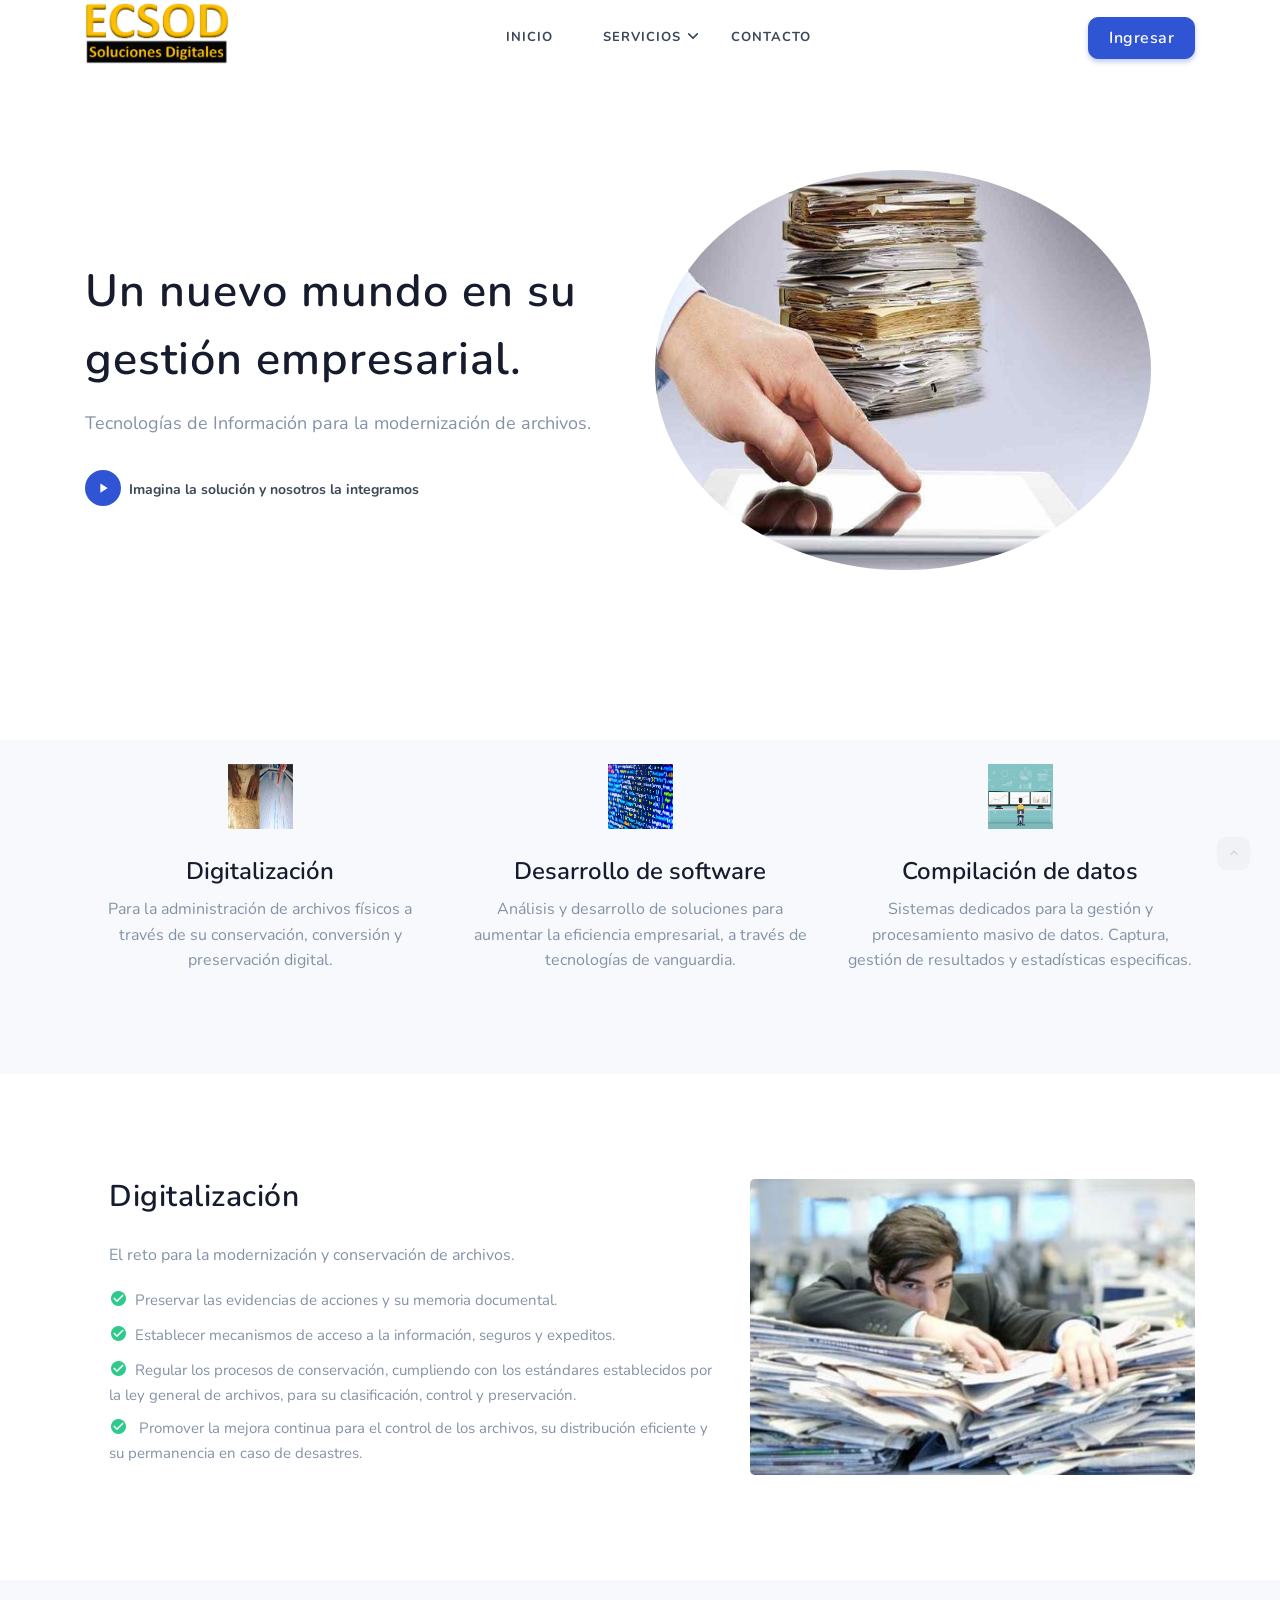
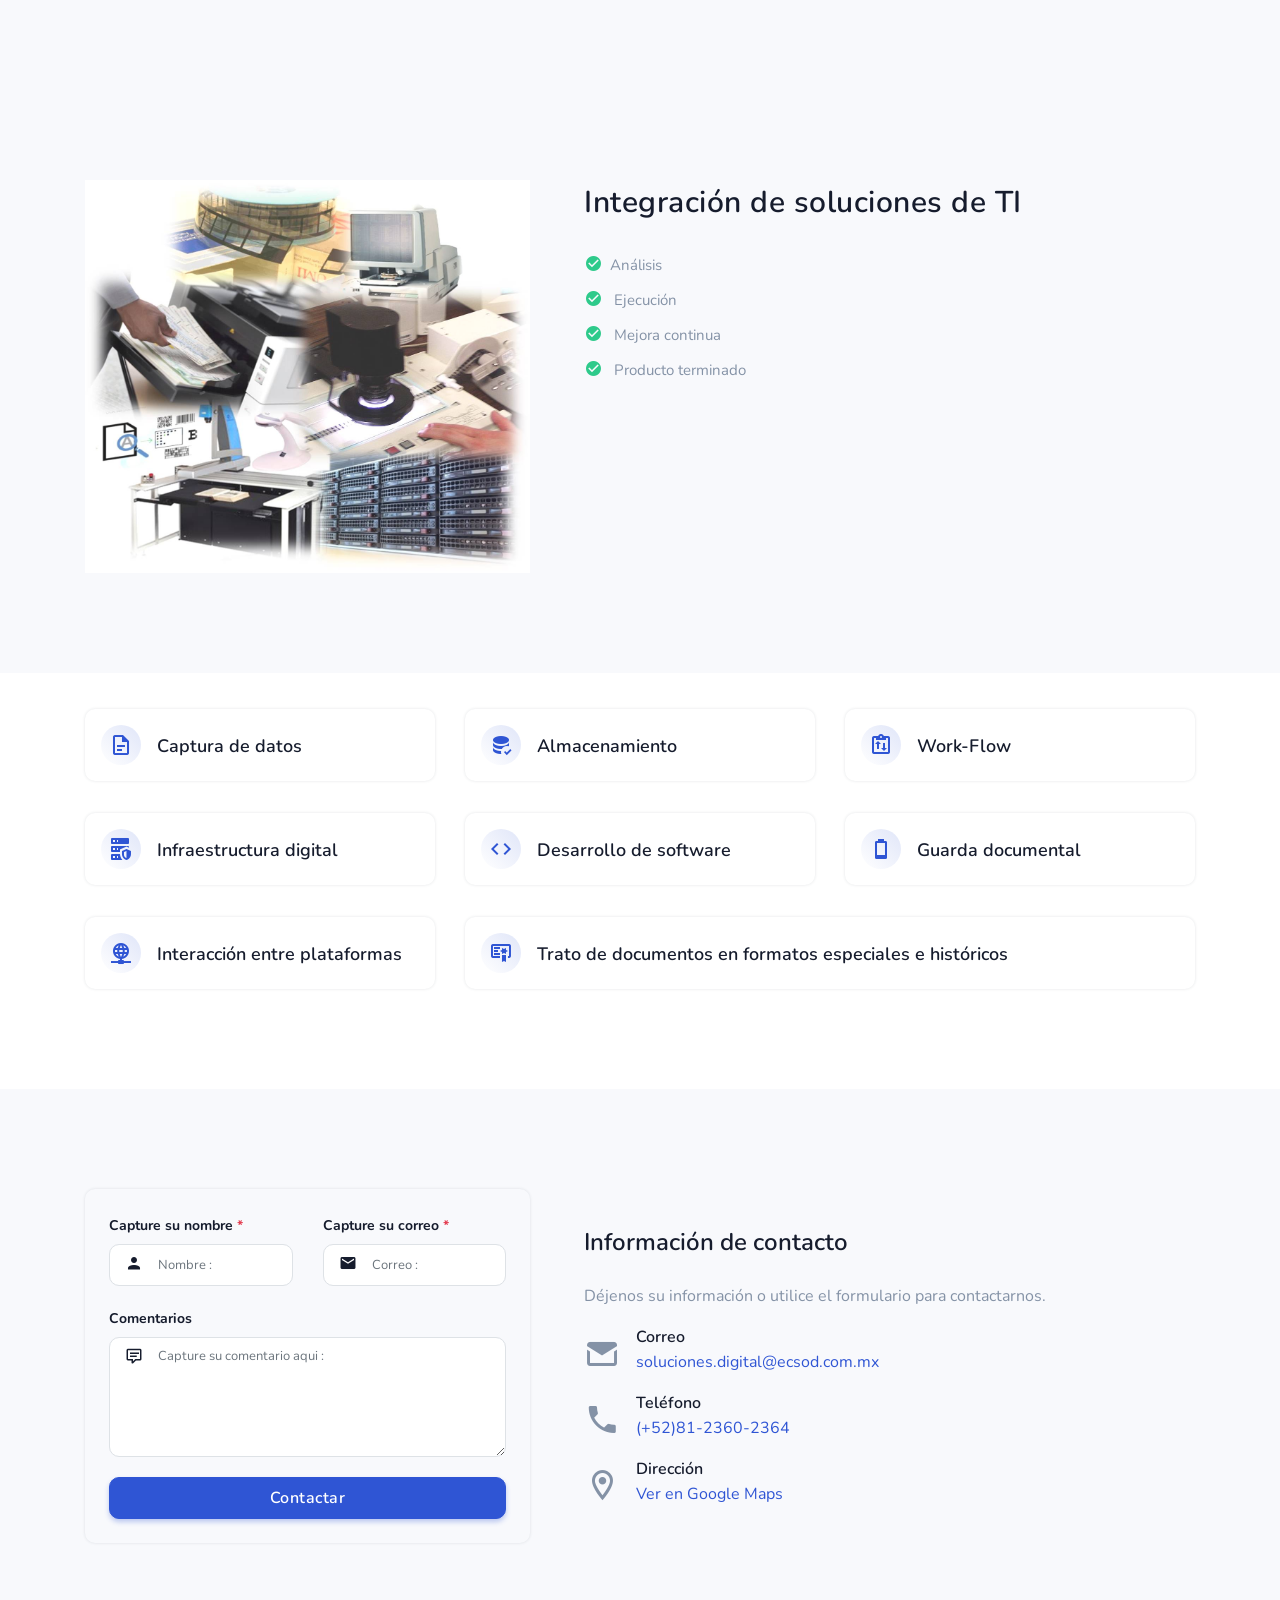
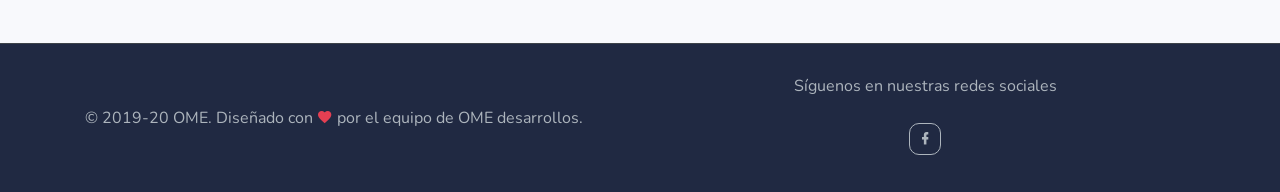
==== commit afbca6ae: "Pagina funcional" ====
--- a/index.html
+++ b/index.html
@@ -44,10 +44,10 @@
             <div class="container">
                 <!-- Logo container-->
                 <div>
-                    <a class="logo" href="index.html">ECSOD<span class="text-primary">.</span></a>
+                    <img src="images/logo.jpg" class="logo" style="width: 13%;">
                 </div>                 
                 <div class="buy-button">
-                    <a href="https://1.envato.market/4n73n" target="_blank" class="btn btn-primary">Ingresar</a>
+                    <a href="javascript:void(0)" class="btn btn-primary">Ingresar</a>
                 </div><!--end login button-->
                 <!-- End Logo container-->
                 <div class="menu-extras">
@@ -67,20 +67,20 @@
                 <div id="navigation">
                     <!-- Navigation Menu-->   
                     <ul class="navigation-menu">
-                        <li><a href="index.html">Inicio</a></li>
+                        <li><a href="#">Inicio</a></li>
                         <li class="has-submenu">
                             <a href="javascript:void(0)">Servicios</a><span class="menu-arrow"></span>
                             <ul class="submenu megamenu">
                                 <li>
                                     <ul>
-                                        <li><a href="index-saas.html">Digitalización</a></li>
-                                        <li><a href="index-agency.html">Desarrollo de software</a></li>
-                                        <li><a href="index-apps.html">Administración de archivo</a></li>
+                                        <li><a href="digitalizacion.html">Digitalización</a></li>
+                                        <li><a href="desarrollo.html">Desarrollo de software</a></li>
+                                        <li><a href="administracion.html">Administración de archivo</a></li>
                                     </ul>
                                 </li>
                             </ul>
                         </li>
-                        <li><a href="index2.html">Contacto</a></li>
+                        <li><a href="#contacto">Contacto</a></li>
                     </ul><!--end navigation menu-->
                     <!--end login button-->
                 </div><!--end navigation-->
@@ -92,18 +92,18 @@
         <section class="bg-half-170 d-table w-100" id="home">
             <div class="container">
                 <div class="row align-items-center">
-                    <div class="col-lg-7 col-md-7">
+                    <div class="col-lg-6 col-md-6">
                         <div class="title-heading mt-4">
-                            <h1 class="heading mb-3">Nuevo mundo para su <br>gestión documental.</h1>
+                            <h1 class="heading mb-3">Un nuevo mundo en su gestión empresarial.</h1>
                             <p class="para-desc text-muted">Tecnologías de Información para la modernización de archivos.</p>
                             <div class="watch-video mt-4 pt-2">
-                                <a href="http://vimeo.com/99025203" class="video-play-icon watch text-dark mb-2"><i class="mdi mdi-play play-icon-circle text-center d-inline-block mr-2 rounded-pill title-dark text-white position-relative play play-iconbar"></i> Caso de éxito</a>
-                            </div>
-                        </div>
-                    </div><!--end col-->
-
-                    <div class="col-lg-5 col-md-5 mt-4 pt-2 mt-sm-0 pt-sm-0">
-                        <img src="images/illustrator/services.svg" alt="">
+                                <a href="videos/SGD Ecsod Soluciones.mp4" class="video-play-icon watch text-dark mb-2"><i class="mdi mdi-play play-icon-circle text-center d-inline-block mr-2 rounded-pill title-dark text-white position-relative play play-iconbar"></i>Imagina la solución y nosotros la integramos</a>
+                            </div>
+                        </div>
+                    </div><!--end col-->
+
+                    <div class="col-lg-6 col-md-6 mt-4 pt-2 mt-sm-0 pt-sm-0">
+                        <img src="images/digitalizacion.jpg" alt="" style="width: 31em;height: 25em; border-radius: 100%;">
                     </div><!--end col-->
                 </div><!--end row-->
             </div><!--end container-->
@@ -111,26 +111,26 @@
         <!-- Hero End -->     
         
         <!-- Feature Start -->
-        <section class="section pt-0">
+        <section class="section bg-light pt-4">
             <div class="container">
                 <div class="row">
                     <div class="col-md-4 col-12">
-                        <div class="features text-center">
+                        <div class="text-center">
                             <div class="image position-relative d-inline-block">
-                                <img src="images/icon/server.svg" class="avatar avatar-small" alt="">
+                                <img src="images/Imagen5.jpg" class="avatar avatar-small" alt="">
                             </div>
 
                             <div class="content mt-4">
-                                <h4 class="title-2">Digitalización</h4>
+                                <h4 class="title-2" id='digitalizacion'>Digitalización</h4>
                                 <p class="text-muted mb-0">Para la administración de archivos físicos a través de su conservación, conversión y preservación digital.</p>
                             </div>
                         </div>
                     </div><!--end col-->
                     
                     <div class="col-md-4 col-12 mt-5 mt-sm-0">
-                        <div class="features text-center">
+                        <div class="text-center">
                             <div class="image position-relative d-inline-block">
-                                <img src="images/icon/code.svg" class="avatar avatar-small" alt="">
+                                <img src="images/sublime.jpg" class="avatar avatar-small" alt="">
                             </div>
 
                             <div class="content mt-4">
@@ -141,14 +141,14 @@
                     </div><!--end col-->
                     
                     <div class="col-md-4 col-12 mt-5 mt-sm-0">
-                        <div class="features text-center">
+                        <div class="text-center">
                             <div class="image position-relative d-inline-block">
-                                <img src="images/icon/insurance.svg" class="avatar avatar-small" alt="">
+                                <img src="images/procesamiento de datos.jpg" class="avatar avatar-small" alt="" style="object-fit: cover;">
                             </div>
 
                             <div class="content mt-4">
-                                <h4 class="title-2">Administración de archivo</h4>
-                                <p class="text-muted mb-0">It seems that only fragments of the original text remain in only fragments the Lorem Ipsum texts used today.</p>
+                                <h4 class="title-2">Compilación de datos</h4>
+                                <p class="text-muted mb-0">Sistemas dedicados para la gestión y procesamiento masivo de datos. Captura, gestión de resultados y estadísticas especificas.</p>
                             </div>
                         </div>
                     </div><!--end col-->
@@ -158,10 +158,10 @@
         <!-- Feature End -->
 
         <!-- counter Start -->
-        <section class="section bg-light">
+        <section class="section">
             <div class="container">
                 <div class="row align-items-center">
-                    <div class="col-md-6 order-2 order-md-1 mt-4 mt-sm-0 pt-2 pt-sm-0">
+                    <div class="col-md-7 order-2 order-md-1 mt-4 mt-sm-0 pt-2 pt-sm-0">
                         <div class="section-title ml-lg-4">
                             <h4 class="title mb-4">Digitalización</h4>
                             <p class="text-muted">El reto para la modernización y conservación de archivos.</p>
@@ -182,21 +182,22 @@
                             </ul>
                         </div>
                     </div>
-                    <div class="col-md-6 order-1 order-md-2">
-                        <img src="images/laptop.png" class="img-fluid" alt="">
+                    <div class="col-md-5 order-1 order-md-2">
+                        <img src="images/burocracia.jpg" class="img-fluid" alt="" style='border-radius: 5px;'>
                     </div><!--end col-->
                 </div><!--end row-->
             </div><!--end container-->
         </section>
-        <section class="section">
+
+        <section class="section bg-light">
             <div class="container mt-100 mt-60">
                 <div class="row justify-content-center" id="counter">
                     <div class="col-md-5 order-2 order-md-1">
-                        <img src="images/common.electronic.png" class="img-fluid" alt="">
+                        <img src="images/escaners.jpg" class="img-fluid" alt="">
                     </div><!--end col-->
                     <div class="col-md-7 order-1 order-md-2 mt-4 mt-sm-0 pt-2 pt-sm-0">
                         <div class="section-title ml-lg-4">
-                            <h4 class="title mb-4">Implementación Integral</h4>
+                            <h4 class="title mb-4">Integración de soluciones de TI</h4>
                             <ul class="list-unstyled feature-list text-muted">
                                 <li>
                                     <i class="mdi mdi-checkbox-marked-circle text-success mdi-18px h5 mr-2"></i>Análisis
@@ -221,7 +222,7 @@
         </section><!--end section-->
         <!-- counter End -->
 
-        <section class="section bg-light pt-1">
+        <section class="section pt-1">
              <div class="container">
                 <div class="row">
                     <div class="col-lg-4 col-md-6 mt-4 pt-2">
@@ -314,14 +315,15 @@
                 </div><!--end row-->
             </div><!--end container-->
         </section>
+
         <!-- Start Contact -->
-        <section class="section">
+        <section class="section bg-light">
             <div class="container">
                 <div class="row align-items-center">
                     <div class="col-lg-5 col-md-6 mt-4 mt-sm-0 pt-2 pt-sm-0 order-2 order-md-1">
                         <div class="custom-form p-4 rounded shadow">
                             <div id="message"></div>
-                            <form method="post" action="php/contact.php" name="contact-form" id="contact-form">
+                            <form method="post" action="#" name="contact-form" id="contact-form">
                                 <div class="row">
                                     <div class="col-lg-6">
                                         <div class="form-group position-relative">
@@ -357,7 +359,7 @@
 
                     <div class="col-lg-7 col-md-6 order-1 order-md-2">
                         <div class="title-heading ml-lg-4">
-                            <h4 class="mb-4">Información de contacto</h4>
+                            <h4 class="mb-4" id="contacto">Información de contacto</h4>
                             <p class="text-muted">Déjenos su información o utilice el formulario para contactarnos.</p>
                             <div class="contact-detail mt-3">
                                 <div class="icon mt-3 float-left">
@@ -365,7 +367,7 @@
                                 </div>
                                 <div class="content mt-3 overflow-hidden d-block">
                                     <h6 class="mb-0">Correo</h6>
-                                    <a href="mailto:edelmiro_moya@yahoo.com" class="text-primary">edelmiro_moya@yahoo.com</a>
+                                    <a href="mailto:edelmiro_moya@yahoo.com" class="text-primary">soluciones.digital@ecsod.com.mx</a>
                                 </div>  
                             </div>
 
@@ -375,7 +377,7 @@
                                 </div>
                                 <div class="content mt-3 overflow-hidden d-block">
                                     <h6 class="mb-0">Teléfono</h6>
-                                    <a href="tel:+152534-468-854" class="text-primary">81-1050-1540</a>
+                                    <a href="tel:+528123602364" class="text-primary">(+52)81-2360-2364</a>
                                 </div>  
                             </div>
 
@@ -385,7 +387,8 @@
                                 </div>
                                 <div class="content mt-3 overflow-hidden d-block">
                                     <h6 class="mb-0">Dirección</h6>
-                                    <a href="https://www.google.com/maps/embed?pb=!1m18!1m12!1m3!1d39206.002432144705!2d-95.4973981212445!3d29.709510002925988!2m3!1f0!2f0!3f0!3m2!1i1024!2i768!4f13.1!3m3!1m2!1s0x8640c16de81f3ca5%3A0xf43e0b60ae539ac9!2sGerald+D.+Hines+Waterwall+Park!5e0!3m2!1sen!2sin!4v1566305861440!5m2!1sen!2sin" class="video-play-icon text-primary">Ver en Google Maps</a>
+                                    <!-- <a href="https://www.google.com/maps/embed?pb=!1m18!1m12!1m3!1d39206.002432144705!2d-95.4973981212445!3d29.709510002925988!2m3!1f0!2f0!3f0!3m2!1i1024!2i768!4f13.1!3m3!1m2!1s0x8640c16de81f3ca5%3A0xf43e0b60ae539ac9!2sGerald+D.+Hines+Waterwall+Park!5e0!3m2!1sen!2sin!4v1566305861440!5m2!1sen!2sin" class="video-play-icon text-primary">Ver en Google Maps</a> -->
+                                    <a href="javascript::void(0)" class="text-primary">Ver en Google Maps</a>
                                 </div>  
                             </div>
                         </div>
@@ -395,7 +398,7 @@
         </section><!--end section-->
 
         <!-- Footer Start -->
-        <footer class="footer">
+        <footer class="footer d-none">
             <div class="container">
                 <div class="row">
                     <div class="col-lg-4 col-12 mb-0 mb-md-4 pb-0 pb-md-2">
@@ -459,18 +462,21 @@
                 <div class="row align-items-center">
                     <div class="col-sm-6">
                         <div class="text-sm-left">
-                            <p class="mb-0">© 2019-20 Landrick. Design with <i class="mdi mdi-heart text-danger"></i> by <a href="http://www.shreethemes.in/" target="_blank" class="text-success">Shreethemes</a>.</p>
+                            <p class="mb-0">© 2019-20 OME. Diseñado con <i class="mdi mdi-heart text-danger"></i> por el equipo de OME desarrollos.</p>
                         </div>
                     </div><!--end col-->
 
                     <div class="col-sm-6 mt-4 mt-sm-0 pt-2 pt-sm-0">
-                        <ul class="list-unstyled text-sm-right mb-0">
-                            <li class="list-inline-item"><a href="javascript:void(0)"><img src="images/payments/american-ex.png" class="avatar avatar-ex-sm" title="American Express" alt=""></a></li>
-                            <li class="list-inline-item"><a href="javascript:void(0)"><img src="images/payments/discover.png" class="avatar avatar-ex-sm" title="Discover" alt=""></a></li>
-                            <li class="list-inline-item"><a href="javascript:void(0)"><img src="images/payments/master-card.png" class="avatar avatar-ex-sm" title="Master Card" alt=""></a></li>
-                            <li class="list-inline-item"><a href="javascript:void(0)"><img src="images/payments/paypal.png" class="avatar avatar-ex-sm" title="Paypal" alt=""></a></li>
-                            <li class="list-inline-item"><a href="javascript:void(0)"><img src="images/payments/visa.png" class="avatar avatar-ex-sm" title="Visa" alt=""></a></li>
-                        </ul>
+                        <div class="text-sm-left" style="display: inline-block;">
+                            <p class="mb-0">Síguenos en nuestras redes sociales</p>
+                        </div>
+                        <ul class="list-unstyled social-icon social mb-0 mt-4">
+                            <li class="list-inline-item">
+                                <a href="https://www.facebook.com/ECSOD-Soluciones-Digitales-110134653899327" class="rounded">
+                                    <i class="mdi mdi-facebook" title="Facebook"></i>
+                                </a>
+                            </li>
+                        </ul><!--end icon-->
                     </div><!--end col-->
                 </div><!--end row-->
             </div><!--end container-->
